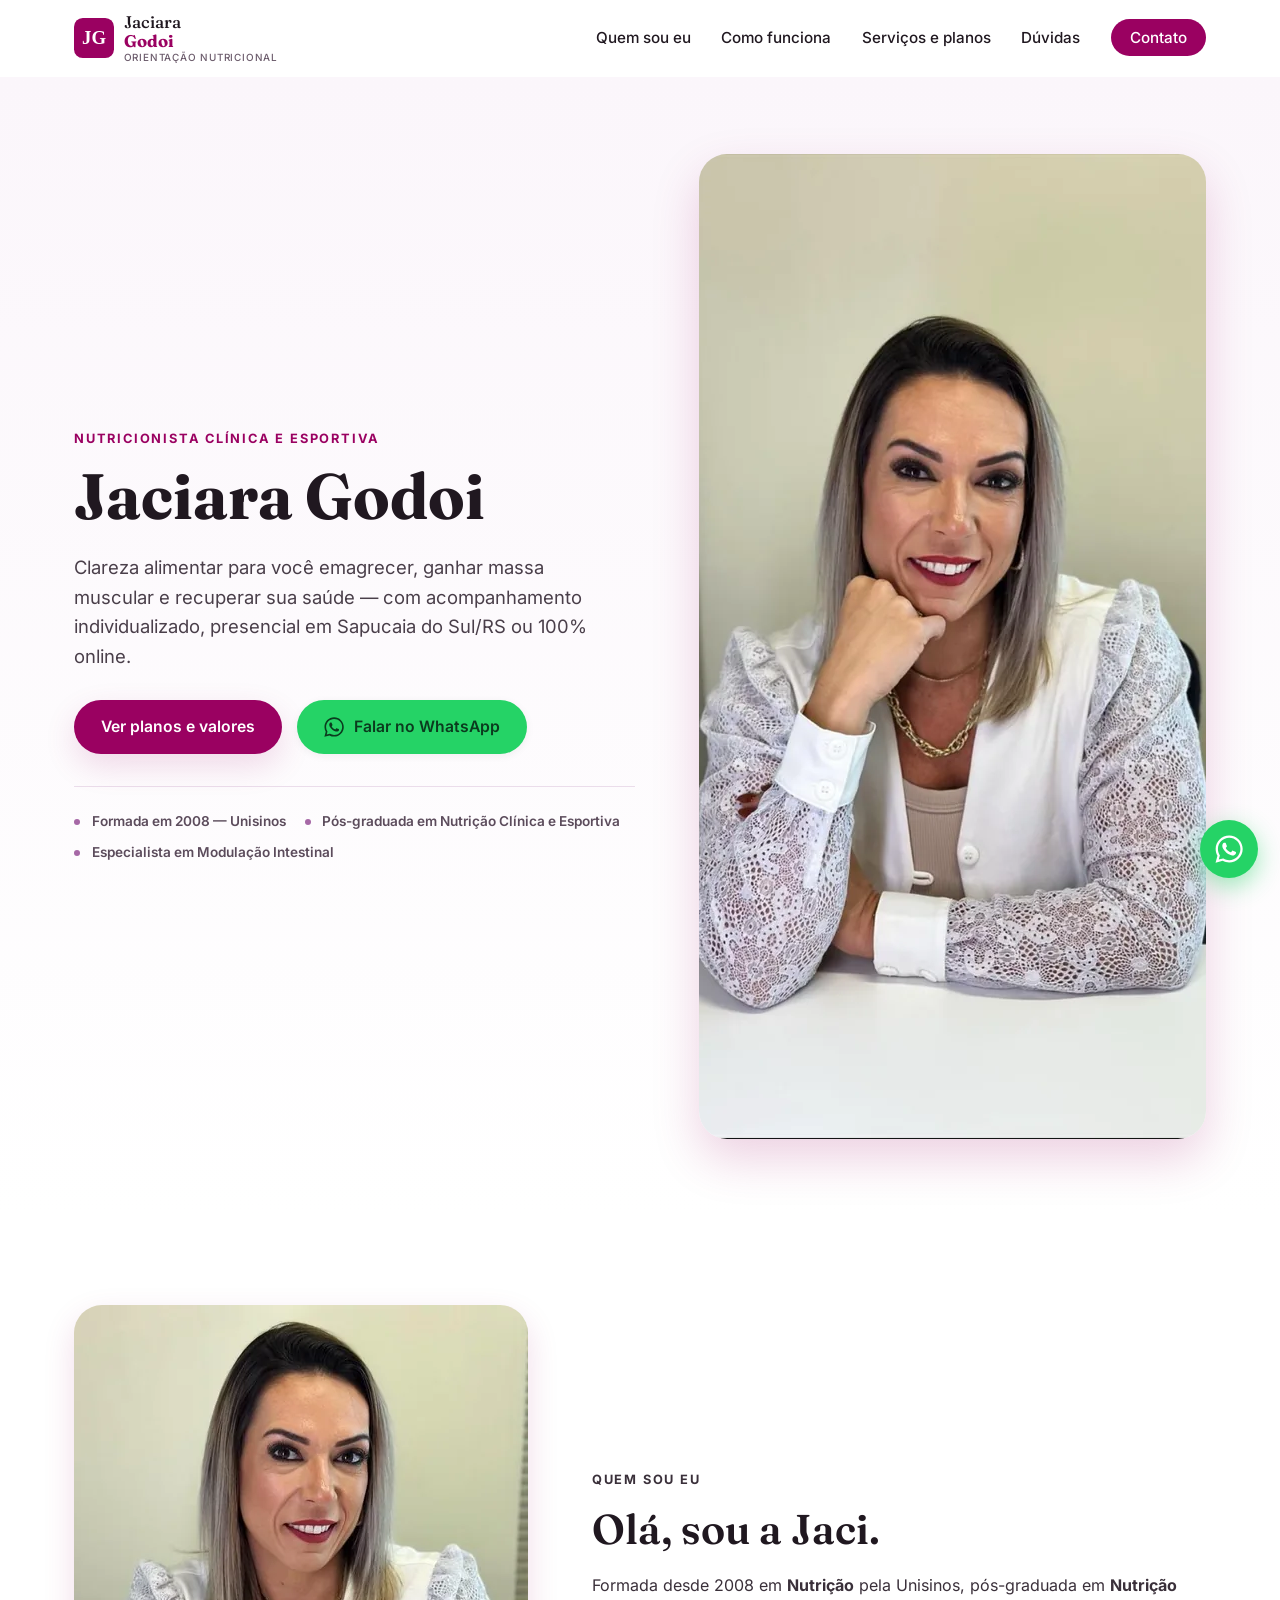
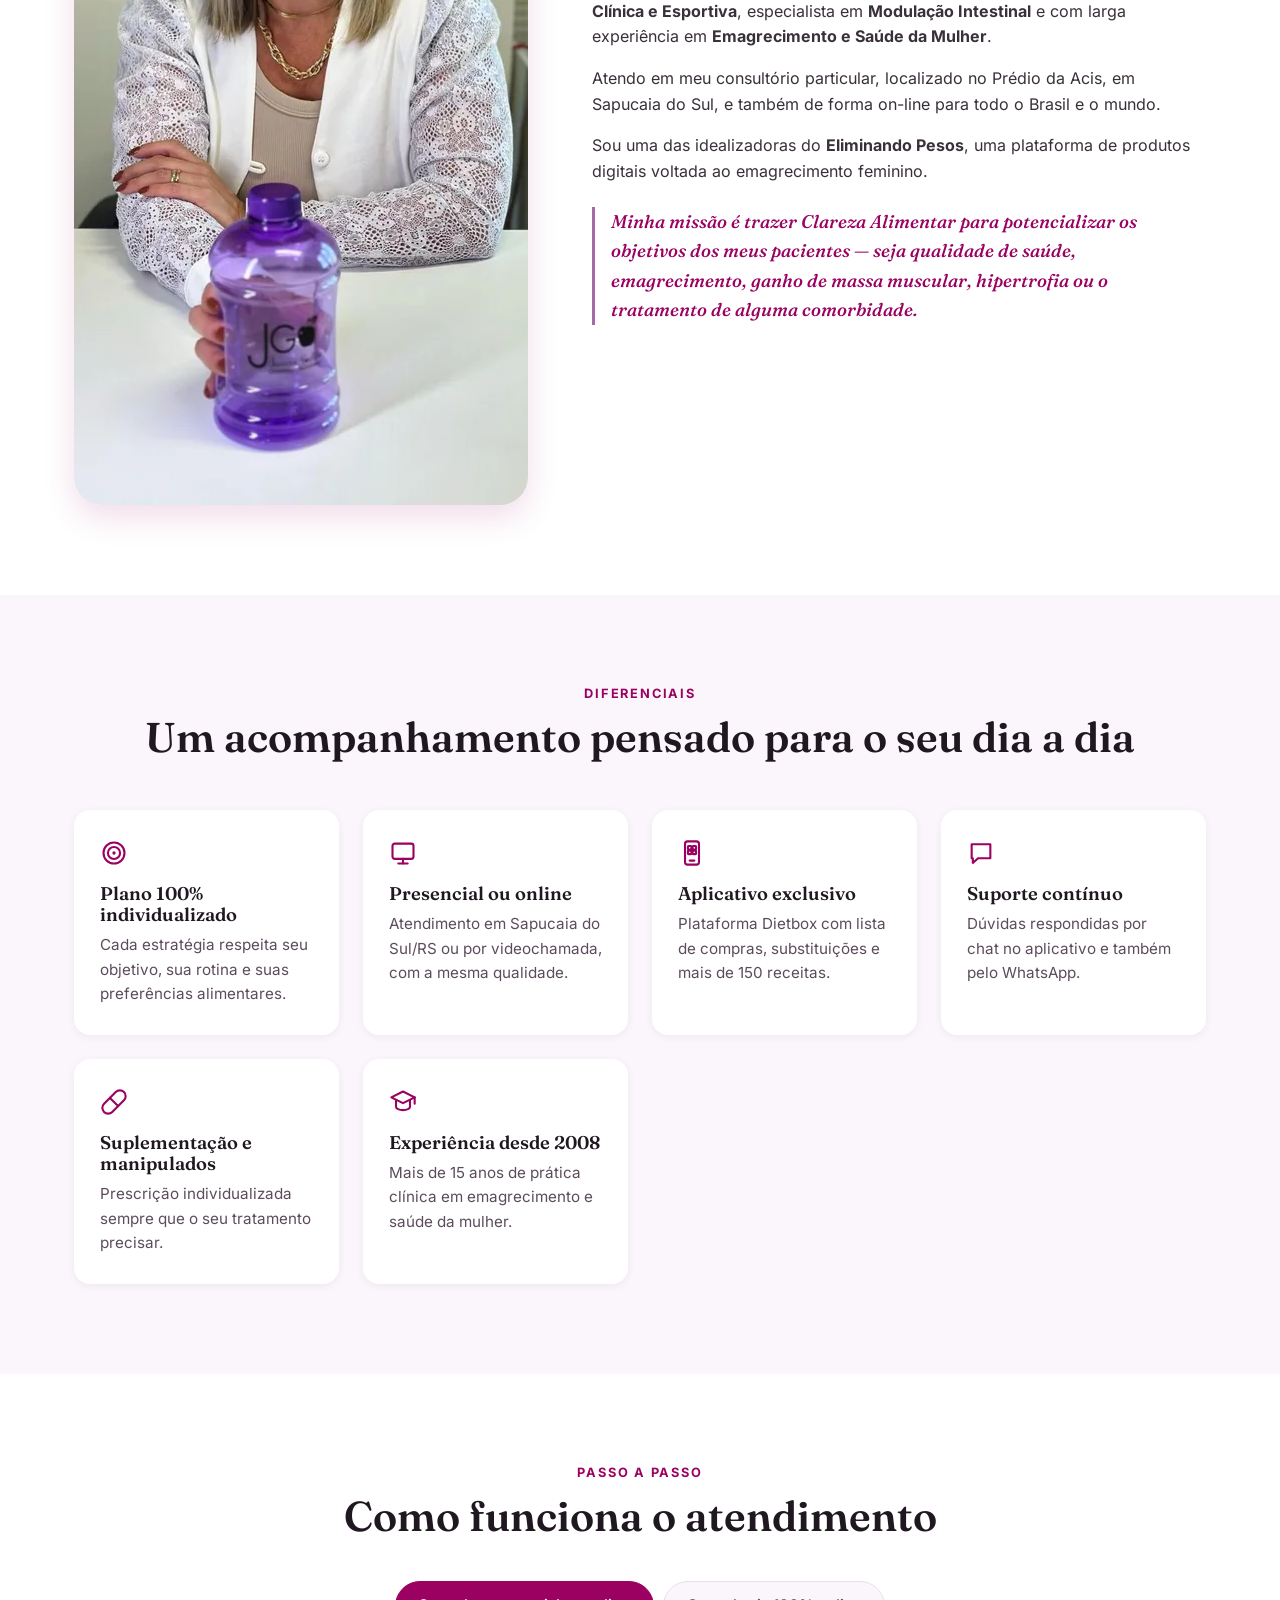
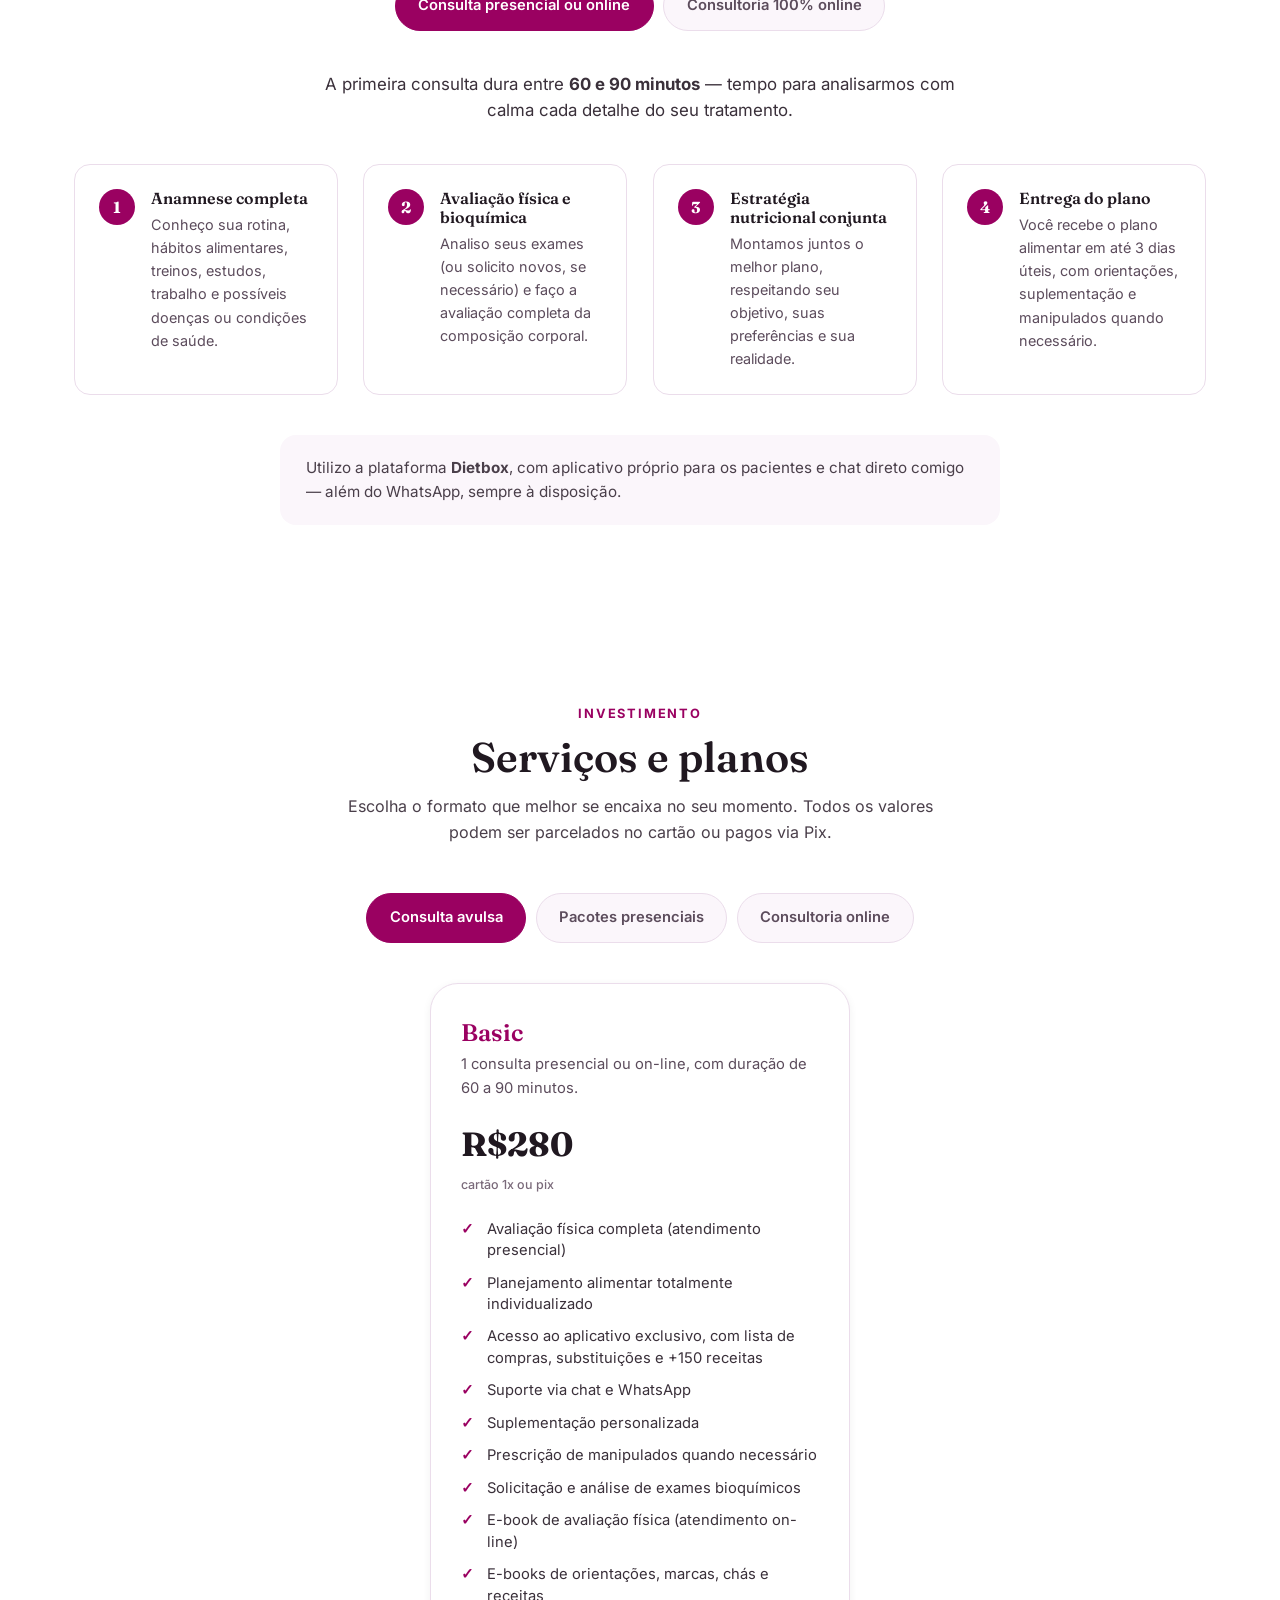
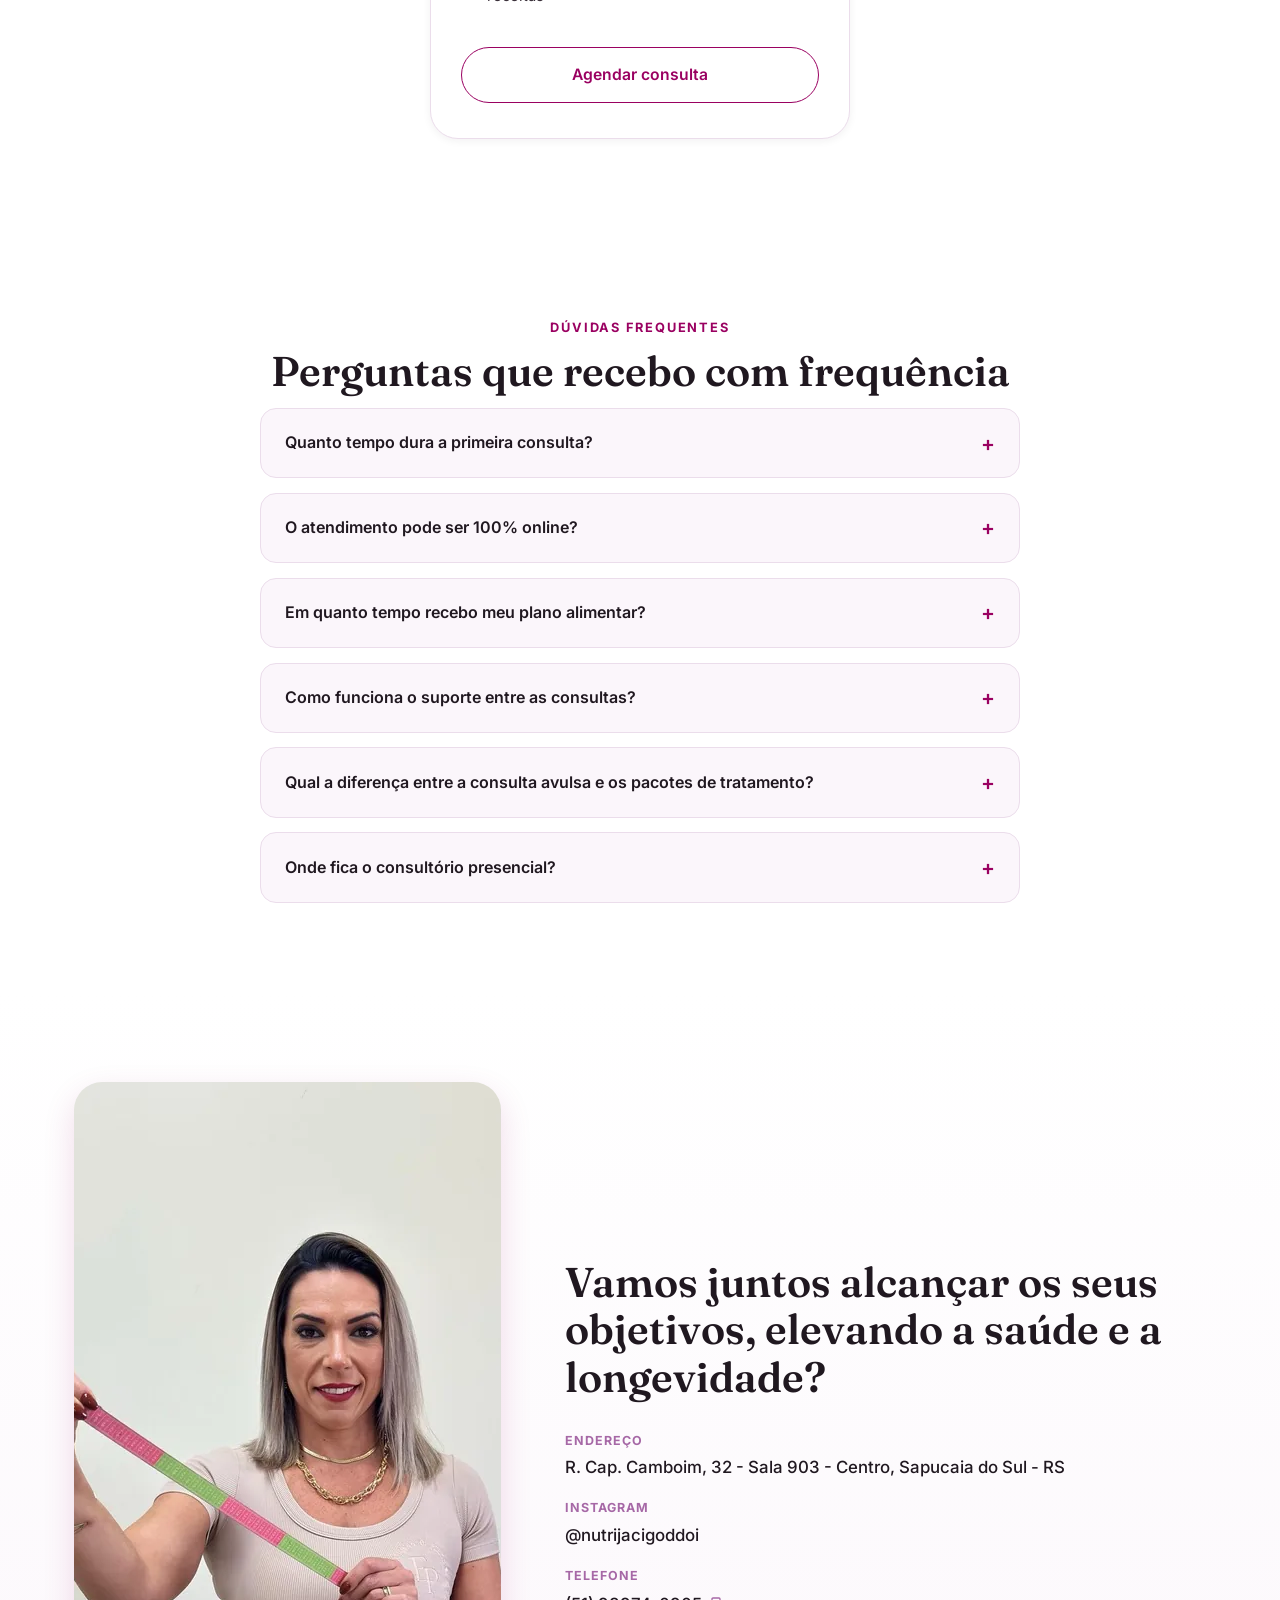
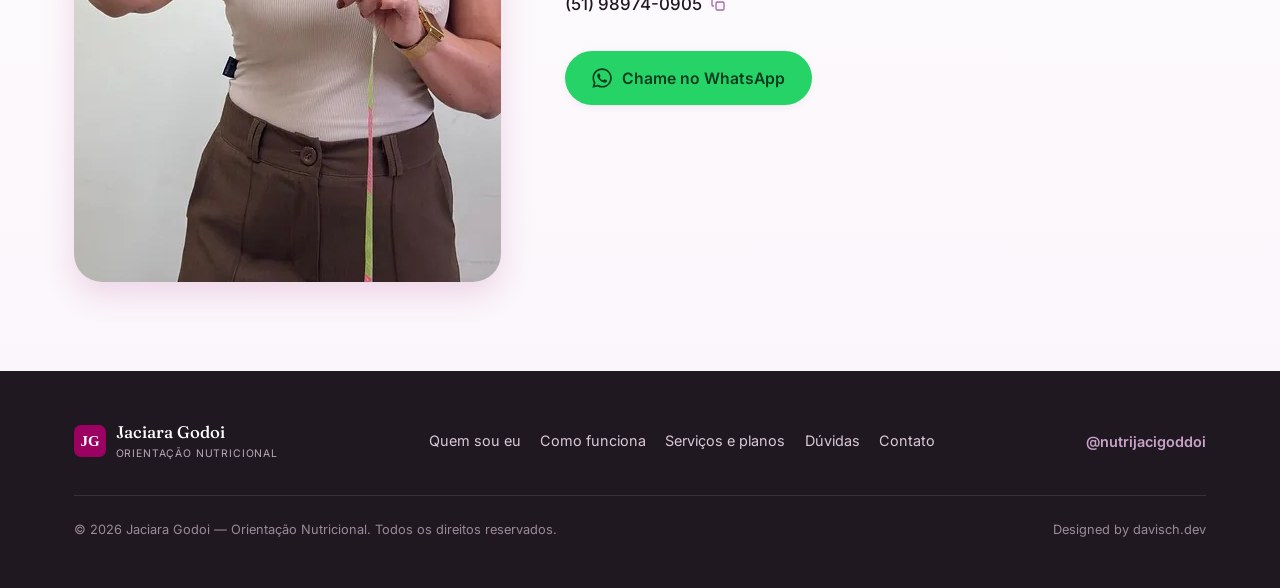
==== index.html @ 7918919f "first commit" ====
<!doctype html>
<html lang="pt-BR">
<head>
  <meta charset="UTF-8">
  <meta name="viewport" content="width=device-width, initial-scale=1">
  <title>Jaciara Godoi | Nutricionista Clínica e Esportiva em Sapucaia do Sul - RS</title>
  <meta name="description" content="Jaciara Godoi, nutricionista clínica e esportiva desde 2008. Consultas presenciais em Sapucaia do Sul/RS ou 100% online, planos alimentares individualizados e acompanhamento contínuo.">
  <meta name="robots" content="index, follow">
  <meta name="author" content="Jaciara Godoi">
  <link rel="canonical" href="https://www.nutrijaciaragodoi.com.br/">
  <link rel="alternate" type="text/markdown" href="/llms.txt" title="Informações estruturadas para IA (LLMs)">

  <!-- Open Graph / Facebook / LinkedIn -->
  <meta property="og:type" content="website">
  <meta property="og:locale" content="pt_BR">
  <meta property="og:site_name" content="Jaciara Godoi | Orientação Nutricional">
  <meta property="og:title" content="Jaciara Godoi | Nutricionista Clínica e Esportiva">
  <meta property="og:description" content="Clareza alimentar para emagrecer, ganhar massa muscular e recuperar sua saúde. Atendimento presencial em Sapucaia do Sul/RS ou 100% online.">
  <meta property="og:url" content="https://www.nutrijaciaragodoi.com.br/">
  <meta property="og:image" content="assets/img/jaci-hero.webp">

  <!-- Twitter / X -->
  <meta name="twitter:card" content="summary_large_image">
  <meta name="twitter:title" content="Jaciara Godoi | Nutricionista Clínica e Esportiva">
  <meta name="twitter:description" content="Clareza alimentar para emagrecer, ganhar massa muscular e recuperar sua saúde. Presencial em Sapucaia do Sul/RS ou 100% online.">
  <meta name="twitter:image" content="assets/img/jaci-hero.webp">

  <meta name="theme-color" content="#9A0161">

  <!-- Favicon -->
  <link rel="icon" type="image/svg+xml" href="assets/icons/favicon.svg">
  <link rel="alternate icon" href="assets/icons/favicon.svg">

  <!-- Performance: fontes hospedadas localmente (assets/fonts), sem round-trip até o Google -->
  <link rel="preload" href="assets/fonts/inter-normal-variable.woff2" as="font" type="font/woff2" crossorigin>
  <link rel="preload" href="assets/fonts/fraunces-normal-variable.woff2" as="font" type="font/woff2" crossorigin>
  <link rel="preload" href="assets/img/jaci-hero.webp" as="image" fetchpriority="high">

  <link rel="stylesheet" href="css/styles.css">

  <!-- Dados estruturados: negócio local + pessoa + FAQ -->
  <script type="application/ld+json">
  {
    "@context": "https://schema.org",
    "@graph": [
      {
        "@type": "MedicalBusiness",
        "@id": "https://www.nutrijaciaragodoi.com.br/#negocio",
        "name": "Jaciara Godoi - Orientação Nutricional",
        "image": "https://www.nutrijaciaragodoi.com.br/assets/img/jaci-hero.webp",
        "url": "https://www.nutrijaciaragodoi.com.br/",
        "telephone": "+5551989740905",
        "priceRange": "R$280 - R$2200",
        "address": {
          "@type": "PostalAddress",
          "streetAddress": "R. Cap. Camboim, 32 - Sala 903 - Centro",
          "addressLocality": "Sapucaia do Sul",
          "addressRegion": "RS",
          "addressCountry": "BR"
        },
        "sameAs": ["https://www.instagram.com/nutrijacigoddoi/"],
        "medicalSpecialty": "Nutrição Clínica e Esportiva"
      },
      {
        "@type": "Person",
        "@id": "https://www.nutrijaciaragodoi.com.br/#jaciara",
        "name": "Jaciara Godoi",
        "jobTitle": "Nutricionista Clínica e Esportiva",
        "worksFor": { "@id": "https://www.nutrijaciaragodoi.com.br/#negocio" },
        "alumniOf": "Unisinos",
        "sameAs": ["https://www.instagram.com/nutrijacigoddoi/"]
      },
      {
        "@type": "FAQPage",
        "mainEntity": [
          {
            "@type": "Question",
            "name": "Quanto tempo dura a primeira consulta?",
            "acceptedAnswer": { "@type": "Answer", "text": "A primeira consulta dura entre 60 e 90 minutos, tempo necessário para uma anamnese completa e para montarmos juntos a melhor estratégia nutricional." }
          },
          {
            "@type": "Question",
            "name": "O atendimento pode ser 100% online?",
            "acceptedAnswer": { "@type": "Answer", "text": "Sim. Atendo pacientes de todo o Brasil e do mundo pela plataforma Dietbox e por WhatsApp, com a mesma qualidade do atendimento presencial." }
          },
          {
            "@type": "Question",
            "name": "Em quanto tempo recebo meu plano alimentar?",
            "acceptedAnswer": { "@type": "Answer", "text": "O plano alimentar é enviado em até 3 dias úteis após a consulta, junto com orientações, prescrição de suplementos e manipulados quando necessário." }
          },
          {
            "@type": "Question",
            "name": "Como funciona o suporte entre as consultas?",
            "acceptedAnswer": { "@type": "Answer", "text": "O suporte acontece pelo chat do aplicativo Dietbox e também pelo WhatsApp, sempre que você precisar tirar dúvidas." }
          },
          {
            "@type": "Question",
            "name": "Qual a diferença entre a consulta avulsa e os pacotes de tratamento?",
            "acceptedAnswer": { "@type": "Answer", "text": "Os pacotes garantem acompanhamento contínuo, com valor por consulta menor, consulta extra de dúvidas e presentes especiais - ideais para quem busca constância nos resultados." }
          },
          {
            "@type": "Question",
            "name": "Onde fica o consultório presencial?",
            "acceptedAnswer": { "@type": "Answer", "text": "O atendimento presencial acontece na R. Cap. Camboim, 32 - Sala 903 - Centro, Sapucaia do Sul - RS." }
          }
        ]
      }
    ]
  }
  </script>
</head>
<body>
  <a class="skip-link" href="#conteudo">Pular para o conteúdo</a>

  <!-- Sprite de ícones: definido uma única vez e reutilizado via <use>, sem requisições extras -->
  <svg class="icon-sprite" aria-hidden="true" focusable="false">
    <symbol id="icon-whatsapp" viewBox="0 0 30 30">
      <path fill-rule="evenodd" clip-rule="evenodd" d="M25.4335 4.70291C22.6988 1.96502 19.0619 0.456562 15.1873 0.454956C7.20348 0.454956 0.705764 6.95249 0.702552 14.9385C0.701482 17.4914 1.36838 19.9834 2.63599 22.18L0.581055 29.6857L8.25967 27.6715C10.3754 28.8256 12.7574 29.4338 15.1815 29.4345H15.1875C23.1705 29.4345 29.6689 22.9365 29.672 14.9501C29.6736 11.0797 28.1683 7.44062 25.4335 4.70291ZM15.1873 26.9883H15.1824C13.0222 26.9875 10.9035 26.4069 9.05484 25.3102L8.61542 25.0492L4.05881 26.2446L5.27504 21.802L4.98869 21.3465C3.78352 19.4296 3.14713 17.2141 3.1482 14.9394C3.1507 8.30163 8.55155 2.90132 15.1922 2.90132C18.4078 2.90239 21.4306 4.15626 23.7036 6.43189C25.9765 8.70751 27.2276 11.7323 27.2265 14.9492C27.2236 21.5875 21.8231 26.9883 15.1873 26.9883ZM21.791 17.9717C21.4292 17.7904 19.6498 16.9151 19.3179 16.7941C18.9864 16.6734 18.7449 16.6132 18.5038 16.9754C18.2624 17.3376 17.5689 18.1529 17.3577 18.3943C17.1465 18.6359 16.9356 18.6662 16.5736 18.4849C16.2116 18.3039 15.0455 17.9215 13.663 16.6885C12.5872 15.7289 11.8609 14.5437 11.6496 14.1815C11.4388 13.819 11.6479 13.642 11.8084 13.4429C12.2002 12.9564 12.5925 12.4463 12.7132 12.2049C12.8339 11.9633 12.7735 11.7519 12.6828 11.5708C12.5925 11.3897 11.8687 9.60831 11.5672 8.88343C11.2732 8.17799 10.9751 8.27326 10.7528 8.2622C10.5419 8.25168 10.3005 8.24953 10.0591 8.24953C9.8179 8.24953 9.42576 8.33999 9.09391 8.70252C8.76225 9.06487 7.82738 9.94033 7.82738 11.7218C7.82738 13.5032 9.12424 15.2241 9.30515 15.4657C9.48606 15.7073 11.8573 19.3629 15.4878 20.9304C16.3513 21.3037 17.0253 21.5261 17.5511 21.6929C18.4182 21.9684 19.2069 21.9295 19.8307 21.8364C20.5261 21.7324 21.9718 20.9608 22.2736 20.1154C22.5751 19.27 22.5751 18.5454 22.4845 18.3943C22.3942 18.2434 22.1529 18.1529 21.791 17.9717Z" fill="currentColor"/>
    </symbol>
    <symbol id="icon-copy" viewBox="0 0 24 24">
      <rect x="9" y="9" width="12" height="12" rx="2" fill="none" stroke="currentColor" stroke-width="2"/>
      <path d="M6 15H4.5A1.5 1.5 0 0 1 3 13.5v-9A1.5 1.5 0 0 1 4.5 3h9A1.5 1.5 0 0 1 15 4.5V6" fill="none" stroke="currentColor" stroke-width="2"/>
    </symbol>
    <symbol id="icon-target" viewBox="0 0 24 24" fill="none" stroke="currentColor" stroke-width="1.8" stroke-linecap="round" stroke-linejoin="round">
      <circle cx="12" cy="12" r="9"/>
      <circle cx="12" cy="12" r="5.2"/>
      <circle cx="12" cy="12" r="1.4" fill="currentColor" stroke="none"/>
    </symbol>
    <symbol id="icon-monitor" viewBox="0 0 24 24" fill="none" stroke="currentColor" stroke-width="1.8" stroke-linecap="round" stroke-linejoin="round">
      <rect x="3" y="4" width="18" height="13" rx="2"/>
      <line x1="8" y1="21" x2="16" y2="21"/>
      <line x1="12" y1="17" x2="12" y2="21"/>
    </symbol>
    <symbol id="icon-app" viewBox="0 0 24 24" fill="none" stroke="currentColor" stroke-width="1.8" stroke-linecap="round" stroke-linejoin="round">
      <rect x="6" y="2" width="12" height="20" rx="2.2"/>
      <line x1="10" y1="18.5" x2="14" y2="18.5"/>
      <rect x="8.5" y="6" width="3" height="3" rx="0.6"/>
      <rect x="12.5" y="6" width="3" height="3" rx="0.6"/>
      <rect x="8.5" y="10" width="3" height="3" rx="0.6"/>
      <rect x="12.5" y="10" width="3" height="3" rx="0.6"/>
    </symbol>
    <symbol id="icon-chat" viewBox="0 0 24 24" fill="none" stroke="currentColor" stroke-width="1.8" stroke-linecap="round" stroke-linejoin="round">
      <path d="M4 4.5h16v12H9.5L5 20.5v-4H4v-12z"/>
    </symbol>
    <symbol id="icon-pill" viewBox="0 0 24 24" fill="none" stroke="currentColor" stroke-width="1.8" stroke-linecap="round" stroke-linejoin="round">
      <path d="M10.5 20.5 20.5 10.5a4.95 4.95 0 1 0-7-7L3.5 13.5a4.95 4.95 0 1 0 7 7Z"/>
      <line x1="8.5" y1="8.5" x2="15.5" y2="15.5"/>
    </symbol>
    <symbol id="icon-cap" viewBox="0 0 24 24" fill="none" stroke="currentColor" stroke-width="1.8" stroke-linecap="round" stroke-linejoin="round">
      <path d="M12 3 2 8l10 5 10-5-10-5z"/>
      <path d="M6 10.5V16c0 1.66 2.69 3 6 3s6-1.34 6-3v-5.5"/>
      <line x1="22" y1="8" x2="22" y2="13.5"/>
    </symbol>
    <symbol id="icon-arrow-up" viewBox="0 0 24 24" fill="none" stroke="currentColor" stroke-width="2" stroke-linecap="round" stroke-linejoin="round">
      <line x1="12" y1="19" x2="12" y2="5"/>
      <path d="m6 11 6-6 6 6"/>
    </symbol>
  </svg>

  <header class="site-header" id="topo">
    <div class="container header-inner">
      <a href="#topo" class="logo" aria-label="Jaciara Godoi - Página inicial">
        <img src="assets/icons/favicon.svg" alt="" width="40" height="40" class="logo-mark" aria-hidden="true">
        <span class="logo-text">Jaciara <strong>Godoi</strong><small>Orientação Nutricional</small></span>
      </a>

      <button type="button" class="nav-toggle" id="navToggle" aria-expanded="false" aria-controls="primaryNav" aria-label="Abrir menu de navegação">
        <span aria-hidden="true"></span><span aria-hidden="true"></span><span aria-hidden="true"></span>
      </button>

      <nav class="primary-nav" id="primaryNav" aria-label="Navegação principal">
        <ul>
          <li><a href="#sobre">Quem sou eu</a></li>
          <li><a href="#como-funciona">Como funciona</a></li>
          <li><a href="#servicos">Serviços e planos</a></li>
          <li><a href="#faq">Dúvidas</a></li>
          <li><a href="#contato" class="nav-cta">Contato</a></li>
        </ul>
      </nav>
    </div>
  </header>

  <main id="conteudo">
    <!-- HERO -->
    <section class="hero">
      <div class="container hero-grid">
        <div class="hero-copy">
          <p class="eyebrow">Nutricionista Clínica e Esportiva</p>
          <h1>Jaciara Godoi</h1>
          <p class="hero-lead">Clareza alimentar para você emagrecer, ganhar massa muscular e recuperar sua saúde — com acompanhamento individualizado, presencial em Sapucaia do Sul/RS ou 100% online.</p>

          <div class="hero-actions">
            <a href="#servicos" class="btn btn-primary">Ver planos e valores</a>
            <a href="https://wa.me/5551989740905?text=Ol%C3%A1%2C%20Jaciara!%20Vim%20pelo%20site%20e%20gostaria%20de%20agendar%20uma%20consulta."
               class="btn btn-whatsapp" target="_blank" rel="noopener noreferrer" aria-label="Falar com Jaciara no WhatsApp (abre em nova aba)">
              <svg class="icon" width="20" height="20" aria-hidden="true" focusable="false"><use href="#icon-whatsapp"></use></svg>
              Falar no WhatsApp
            </a>
          </div>

          <ul class="hero-credentials" aria-label="Credenciais profissionais">
            <li>Formada em 2008 — Unisinos</li>
            <li>Pós-graduada em Nutrição Clínica e Esportiva</li>
            <li>Especialista em Modulação Intestinal</li>
          </ul>
        </div>

        <div class="hero-media">
          <img src="assets/img/jaci-hero.webp" alt="Jaciara Godoi, nutricionista clínica e esportiva, sorrindo em seu consultório" width="738" height="985" loading="eager" fetchpriority="high" decoding="async">
        </div>
      </div>
    </section>

    <!-- SOBRE -->
    <section id="sobre" class="section about">
      <div class="container about-grid">
        <div class="about-media">
          <img src="assets/img/jaci-about-me.webp" alt="Jaciara Godoi em seu consultório particular no Centro de Sapucaia do Sul" width="600" height="800" loading="lazy" decoding="async">
        </div>
        <div class="about-copy">
          <p class="eyebrow">Quem sou eu</p>
          <h2>Olá, sou a Jaci.</h2>
          <p>Formada desde 2008 em <strong>Nutrição</strong> pela Unisinos, pós-graduada em <strong>Nutrição Clínica e Esportiva</strong>, especialista em <strong>Modulação Intestinal</strong> e com larga experiência em <strong>Emagrecimento e Saúde da Mulher</strong>.</p>
          <p>Atendo em meu consultório particular, localizado no Prédio da Acis, em Sapucaia do Sul, e também de forma on-line para todo o Brasil e o mundo.</p>
          <p>Sou uma das idealizadoras do <strong>Eliminando Pesos</strong>, uma plataforma de produtos digitais voltada ao emagrecimento feminino.</p>
          <p class="mission">Minha missão é trazer <em>Clareza Alimentar</em> para potencializar os objetivos dos meus pacientes — seja qualidade de saúde, emagrecimento, ganho de massa muscular, hipertrofia ou o tratamento de alguma comorbidade.</p>
        </div>
      </div>
    </section>

    <!-- DIFERENCIAIS -->
    <section class="section benefits" aria-labelledby="beneficios-title">
      <div class="container">
        <p class="eyebrow center">Diferenciais</p>
        <h2 id="beneficios-title" class="center">Um acompanhamento pensado para o seu dia a dia</h2>

        <div class="benefits-grid">
          <article class="benefit-card">
            <svg class="benefit-icon" width="28" height="28" aria-hidden="true" focusable="false"><use href="#icon-target"></use></svg>
            <h3>Plano 100% individualizado</h3>
            <p>Cada estratégia respeita seu objetivo, sua rotina e suas preferências alimentares.</p>
          </article>
          <article class="benefit-card">
            <svg class="benefit-icon" width="28" height="28" aria-hidden="true" focusable="false"><use href="#icon-monitor"></use></svg>
            <h3>Presencial ou online</h3>
            <p>Atendimento em Sapucaia do Sul/RS ou por videochamada, com a mesma qualidade.</p>
          </article>
          <article class="benefit-card">
            <svg class="benefit-icon" width="28" height="28" aria-hidden="true" focusable="false"><use href="#icon-app"></use></svg>
            <h3>Aplicativo exclusivo</h3>
            <p>Plataforma Dietbox com lista de compras, substituições e mais de 150 receitas.</p>
          </article>
          <article class="benefit-card">
            <svg class="benefit-icon" width="28" height="28" aria-hidden="true" focusable="false"><use href="#icon-chat"></use></svg>
            <h3>Suporte contínuo</h3>
            <p>Dúvidas respondidas por chat no aplicativo e também pelo WhatsApp.</p>
          </article>
          <article class="benefit-card">
            <svg class="benefit-icon" width="28" height="28" aria-hidden="true" focusable="false"><use href="#icon-pill"></use></svg>
            <h3>Suplementação e manipulados</h3>
            <p>Prescrição individualizada sempre que o seu tratamento precisar.</p>
          </article>
          <article class="benefit-card">
            <svg class="benefit-icon" width="28" height="28" aria-hidden="true" focusable="false"><use href="#icon-cap"></use></svg>
            <h3>Experiência desde 2008</h3>
            <p>Mais de 15 anos de prática clínica em emagrecimento e saúde da mulher.</p>
          </article>
        </div>
      </div>
    </section>

    <!-- COMO FUNCIONA -->
    <section id="como-funciona" class="section how-it-works">
      <div class="container">
        <p class="eyebrow center">Passo a passo</p>
        <h2 class="center">Como funciona o atendimento</h2>

        <div class="tabs" data-tabs>
          <div class="tab-list" role="tablist" aria-label="Formatos de atendimento">
            <button type="button" class="tab-btn is-active" role="tab" id="tab-consulta" aria-selected="true" aria-controls="panel-consulta">Consulta presencial ou online</button>
            <button type="button" class="tab-btn" role="tab" id="tab-consultoria" aria-selected="false" aria-controls="panel-consultoria" tabindex="-1">Consultoria 100% online</button>
          </div>

          <div class="tab-panel" id="panel-consulta" role="tabpanel" aria-labelledby="tab-consulta">
            <p class="tab-intro">A primeira consulta dura entre <strong>60 e 90 minutos</strong> — tempo para analisarmos com calma cada detalhe do seu tratamento.</p>
            <ol class="steps">
              <li><span class="step-num">1</span><div><h3>Anamnese completa</h3><p>Conheço sua rotina, hábitos alimentares, treinos, estudos, trabalho e possíveis doenças ou condições de saúde.</p></div></li>
              <li><span class="step-num">2</span><div><h3>Avaliação física e bioquímica</h3><p>Analiso seus exames (ou solicito novos, se necessário) e faço a avaliação completa da composição corporal.</p></div></li>
              <li><span class="step-num">3</span><div><h3>Estratégia nutricional conjunta</h3><p>Montamos juntos o melhor plano, respeitando seu objetivo, suas preferências e sua realidade.</p></div></li>
              <li><span class="step-num">4</span><div><h3>Entrega do plano</h3><p>Você recebe o plano alimentar em até 3 dias úteis, com orientações, suplementação e manipulados quando necessário.</p></div></li>
            </ol>
            <p class="tab-note">Utilizo a plataforma <strong>Dietbox</strong>, com aplicativo próprio para os pacientes e chat direto comigo — além do WhatsApp, sempre à disposição.</p>
          </div>

          <div class="tab-panel" id="panel-consultoria" role="tabpanel" aria-labelledby="tab-consultoria" hidden>
            <ol class="steps">
              <li><span class="step-num">1</span><div><h3>Você envia</h3><p>Um formulário detalhado (anamnese completa) pelo WhatsApp.</p></div></li>
              <li><span class="step-num">2</span><div><h3>Eu analiso</h3><p>Exames, rotina, sintomas, histórico e objetivos.</p></div></li>
              <li><span class="step-num">3</span><div><h3>Você recebe</h3><p>Plano alimentar 100% individualizado, manual de orientações, de marcas e de avaliação física (peso, medidas e fotos), além de sugestão de suplementos e manipulados quando necessário, solicitação de exames, acesso ao app Dietbox e comunidade no WhatsApp.</p></div></li>
              <li><span class="step-num">4</span><div><h3>Acompanhamento mensal</h3><p>Formulário de rastreamento mensal e ajustes estratégicos no seu plano.</p></div></li>
            </ol>
          </div>
        </div>
      </div>
    </section>

    <!-- SERVIÇOS / PREÇOS -->
    <section id="servicos" class="section pricing">
      <div class="container">
        <p class="eyebrow center">Investimento</p>
        <h2 class="center">Serviços e planos</h2>
        <p class="section-lead center">Escolha o formato que melhor se encaixa no seu momento. Todos os valores podem ser parcelados no cartão ou pagos via Pix.</p>

        <div class="tabs" data-tabs>
          <div class="tab-list" role="tablist" aria-label="Categorias de serviço">
            <button type="button" class="tab-btn is-active" role="tab" id="tab-avulsa" aria-selected="true" aria-controls="panel-avulsa">Consulta avulsa</button>
            <button type="button" class="tab-btn" role="tab" id="tab-pacotes" aria-selected="false" aria-controls="panel-pacotes" tabindex="-1">Pacotes presenciais</button>
            <button type="button" class="tab-btn" role="tab" id="tab-online" aria-selected="false" aria-controls="panel-online" tabindex="-1">Consultoria online</button>
          </div>

          <!-- CONSULTA AVULSA -->
          <div class="tab-panel" id="panel-avulsa" role="tabpanel" aria-labelledby="tab-avulsa">
            <div class="pricing-grid pricing-grid--single">
              <article class="price-card">
                <h3 class="price-name">Basic</h3>
                <p class="price-desc">1 consulta presencial ou on-line, com duração de 60 a 90 minutos.</p>
                <p class="price-value">R$280<span>cartão 1x ou pix</span></p>
                <ul class="price-features">
                  <li>Avaliação física completa (atendimento presencial)</li>
                  <li>Planejamento alimentar totalmente individualizado</li>
                  <li>Acesso ao aplicativo exclusivo, com lista de compras, substituições e +150 receitas</li>
                  <li>Suporte via chat e WhatsApp</li>
                  <li>Suplementação personalizada</li>
                  <li>Prescrição de manipulados quando necessário</li>
                  <li>Solicitação e análise de exames bioquímicos</li>
                  <li>E-book de avaliação física (atendimento on-line)</li>
                  <li>E-books de orientações, marcas, chás e receitas</li>
                </ul>
                <a href="https://wa.me/5551989740905?text=Ol%C3%A1%2C%20Jaciara!%20Quero%20agendar%20a%20consulta%20Basic." class="btn btn-outline" target="_blank" rel="noopener noreferrer">Agendar consulta</a>
              </article>
            </div>
          </div>

          <!-- PACOTES PRESENCIAIS -->
          <div class="tab-panel" id="panel-pacotes" role="tabpanel" aria-labelledby="tab-pacotes" hidden>
            <p class="tab-note center">Consultas presenciais ou on-line — intervalo entre consultas combinado conforme o objetivo.</p>
            <div class="pricing-grid">
              <article class="price-card">
                <h3 class="price-name">Premium</h3>
                <p class="price-desc">4 consultas de 60 a 90 minutos</p>
                <p class="price-value">R$950<span>4x sem juros ou pix com 5% de desconto</span></p>
                <ul class="price-features">
                  <li>Avaliação física completa (atendimento presencial)</li>
                  <li>Planejamento alimentar totalmente individualizado</li>
                  <li>Acesso ao aplicativo exclusivo com +150 receitas</li>
                  <li>Suporte via chat e WhatsApp</li>
                  <li>Suplementação personalizada e manipulados</li>
                  <li>Solicitação e análise de exames bioquímicos</li>
                  <li>E-books de avaliação, orientações, marcas, chás e receitas</li>
                  <li class="price-feature--gift">Presente: kit academia da Nutri (toalha e garrafinha)</li>
                </ul>
                <a href="https://wa.me/5551989740905?text=Ol%C3%A1%2C%20Jaciara!%20Quero%20agendar%20o%20pacote%20Premium." class="btn btn-outline" target="_blank" rel="noopener noreferrer">Escolher Premium</a>
              </article>

              <article class="price-card price-card--featured">
                <p class="price-badge">Recomendado</p>
                <h3 class="price-name">Gold</h3>
                <p class="price-desc">8 consultas de 60 a 90 minutos</p>
                <p class="price-value">R$1.750<span>8x sem juros ou pix com 5% de desconto</span></p>
                <ul class="price-features">
                  <li>1 consulta on-line de 30min para dúvidas, 1 semana após o início</li>
                  <li>Avaliação física completa (atendimento presencial)</li>
                  <li>Planejamento alimentar totalmente individualizado</li>
                  <li>Acesso ao aplicativo exclusivo com +150 receitas</li>
                  <li>Suporte via chat e WhatsApp</li>
                  <li>Suplementação personalizada e manipulados</li>
                  <li>Solicitação e análise de exames bioquímicos</li>
                  <li>E-books de avaliação, orientações, marcas, chás e receitas</li>
                  <li class="price-feature--gift">Presente: kit especial da Nutri (toalha, garrafinha, mimos e amostras)</li>
                </ul>
                <a href="https://wa.me/5551989740905?text=Ol%C3%A1%2C%20Jaciara!%20Quero%20agendar%20o%20pacote%20Gold." class="btn btn-primary" target="_blank" rel="noopener noreferrer">Escolher Gold</a>
              </article>

              <article class="price-card">
                <h3 class="price-name">Pro</h3>
                <p class="price-desc">12 consultas de 60 a 90 minutos</p>
                <p class="price-value">R$2.200<span>10x sem juros ou pix com 5% de desconto</span></p>
                <ul class="price-features">
                  <li>1 consulta on-line de 30min para dúvidas, 1 semana após o início</li>
                  <li>Avaliação física completa (atendimento presencial)</li>
                  <li>Planejamento alimentar totalmente individualizado</li>
                  <li>Acesso ao aplicativo exclusivo com +150 receitas</li>
                  <li>Suporte via chat e WhatsApp</li>
                  <li>Suplementação personalizada e manipulados</li>
                  <li>Solicitação e análise de exames bioquímicos</li>
                  <li>E-books de avaliação, orientações, marcas, chás e receitas</li>
                  <li class="price-feature--gift">Presente: kit especial da Nutri (toalha, garrafinha, mimos e amostras)</li>
                </ul>
                <a href="https://wa.me/5551989740905?text=Ol%C3%A1%2C%20Jaciara!%20Quero%20agendar%20o%20pacote%20Pro." class="btn btn-outline" target="_blank" rel="noopener noreferrer">Escolher Pro</a>
              </article>
            </div>
          </div>

          <!-- CONSULTORIA ONLINE -->
          <div class="tab-panel" id="panel-online" role="tabpanel" aria-labelledby="tab-online" hidden>
            <div class="pricing-grid pricing-grid--duo">
              <article class="price-card">
                <h3 class="price-name">Plano Trimestral</h3>
                <p class="price-desc">3 meses de acompanhamento</p>
                <p class="price-value">10x R$40,00<span>no cartão ou R$347,00 no pix</span></p>
                <p class="price-copy">Você pode continuar tentando sozinha(o)... ou pode ter 3 meses de acompanhamento estratégico comigo por menos de R$4 por dia.</p>
                <a href="https://wa.me/5551989740905?text=Ol%C3%A1%2C%20Jaciara!%20Quero%20come%C3%A7ar%20o%20Plano%20Trimestral." class="btn btn-outline" target="_blank" rel="noopener noreferrer">Começar Plano Trimestral</a>
              </article>

              <article class="price-card price-card--featured">
                <p class="price-badge">Melhor custo-benefício</p>
                <h3 class="price-name">Plano Semestral</h3>
                <p class="price-desc">6 meses de acompanhamento</p>
                <p class="price-value">10x R$60,00<span>no cartão ou R$547,00 no pix</span></p>
                <p class="price-copy">Você não precisa de mais uma dieta. Você precisa de direção, acompanhamento e constância.</p>
                <a href="https://wa.me/5551989740905?text=Ol%C3%A1%2C%20Jaciara!%20Quero%20come%C3%A7ar%20o%20Plano%20Semestral." class="btn btn-primary" target="_blank" rel="noopener noreferrer">Começar Plano Semestral</a>
              </article>
            </div>
          </div>
        </div>
      </div>
    </section>

    <!-- FAQ -->
    <section id="faq" class="section faq">
      <div class="container">
        <p class="eyebrow center">Dúvidas frequentes</p>
        <h2 class="center">Perguntas que recebo com frequência</h2>

        <div class="faq-list">
          <details name="faq" class="faq-item">
            <summary>Quanto tempo dura a primeira consulta?</summary>
            <p>A primeira consulta dura entre 60 e 90 minutos, tempo necessário para uma anamnese completa e para montarmos juntos a melhor estratégia nutricional.</p>
          </details>
          <details name="faq" class="faq-item">
            <summary>O atendimento pode ser 100% online?</summary>
            <p>Sim. Atendo pacientes de todo o Brasil e do mundo pela plataforma Dietbox e por WhatsApp, com a mesma qualidade do atendimento presencial.</p>
          </details>
          <details name="faq" class="faq-item">
            <summary>Em quanto tempo recebo meu plano alimentar?</summary>
            <p>O plano alimentar é enviado em até 3 dias úteis após a consulta, junto com orientações, prescrição de suplementos e manipulados quando necessário.</p>
          </details>
          <details name="faq" class="faq-item">
            <summary>Como funciona o suporte entre as consultas?</summary>
            <p>O suporte acontece pelo chat do aplicativo Dietbox e também pelo WhatsApp, sempre que você precisar tirar dúvidas.</p>
          </details>
          <details name="faq" class="faq-item">
            <summary>Qual a diferença entre a consulta avulsa e os pacotes de tratamento?</summary>
            <p>Os pacotes garantem acompanhamento contínuo, com valor por consulta menor, consulta extra de dúvidas e presentes especiais — ideais para quem busca constância nos resultados.</p>
          </details>
          <details name="faq" class="faq-item">
            <summary>Onde fica o consultório presencial?</summary>
            <p>O atendimento presencial acontece na R. Cap. Camboim, 32 - Sala 903 - Centro, Sapucaia do Sul - RS.</p>
          </details>
        </div>
      </div>
    </section>

    <!-- CONTATO / CTA FINAL -->
    <section id="contato" class="section contact">
      <div class="container contact-grid">
        <div class="contact-media">
          <img src="assets/img/jaci-cta.webp" alt="Jaciara Godoi com fita métrica, representando a avaliação física do acompanhamento nutricional" width="600" height="800" loading="lazy" decoding="async">
        </div>
        <div class="contact-copy">
          <h2>Vamos juntos alcançar os seus objetivos, elevando a saúde e a longevidade?</h2>

          <dl class="contact-details">
            <div>
              <dt>Endereço</dt>
              <dd><a href="https://www.google.com/maps/search/?api=1&query=R.+Cap.+Camboim%2C+32+-+Sala+903+-+Centro%2C+Sapucaia+do+Sul+-+RS" target="_blank" rel="noopener noreferrer">R. Cap. Camboim, 32 - Sala 903 - Centro, Sapucaia do Sul - RS</a></dd>
            </div>
            <div>
              <dt>Instagram</dt>
              <dd><a href="https://www.instagram.com/nutrijacigoddoi/" target="_blank" rel="noopener noreferrer">@nutrijacigoddoi</a></dd>
            </div>
            <div>
              <dt>Telefone</dt>
              <dd>
                <button type="button" class="copy-btn" data-copy-value="(51) 98974-0905" aria-label="Copiar telefone (51) 98974-0905">
                  (51) 98974-0905
                  <svg class="icon" width="16" height="16" aria-hidden="true" focusable="false"><use href="#icon-copy"></use></svg>
                </button>
                <span class="copy-feedback" role="status" aria-live="polite"></span>
              </dd>
            </div>
          </dl>

          <a href="https://wa.me/5551989740905?text=Ol%C3%A1%2C%20Jaciara!%20Vim%20pelo%20site%20e%20gostaria%20de%20agendar%20uma%20consulta." class="btn btn-whatsapp" target="_blank" rel="noopener noreferrer">
            <svg class="icon" width="20" height="20" aria-hidden="true" focusable="false"><use href="#icon-whatsapp"></use></svg>
            Chame no WhatsApp
          </a>
        </div>
      </div>
    </section>
  </main>

  <footer class="site-footer">
    <div class="container footer-inner">
      <div class="footer-brand">
        <img src="assets/icons/favicon.svg" alt="" width="32" height="32" aria-hidden="true">
        <span>Jaciara Godoi <small>Orientação Nutricional</small></span>
      </div>

      <nav aria-label="Links do rodapé">
        <ul class="footer-nav">
          <li><a href="#sobre">Quem sou eu</a></li>
          <li><a href="#como-funciona">Como funciona</a></li>
          <li><a href="#servicos">Serviços e planos</a></li>
          <li><a href="#faq">Dúvidas</a></li>
          <li><a href="#contato">Contato</a></li>
        </ul>
      </nav>

      <a class="footer-social" href="https://www.instagram.com/nutrijacigoddoi/" target="_blank" rel="noopener noreferrer">@nutrijacigoddoi</a>

      <div class="footer-bottom">
        <p class="footer-copy">&copy; <span id="anoAtual">2026</span> Jaciara Godoi — Orientação Nutricional. Todos os direitos reservados.</p>
        <p class="footer-credit">Designed by davisch.dev</p>
      </div>
    </div>
  </footer>

  <a class="scrolltop-fab" id="scrollTopFab" href="#topo" aria-label="Voltar para o início da página">
    <svg class="icon" width="24" height="24" aria-hidden="true" focusable="false"><use href="#icon-arrow-up"></use></svg>
  </a>

  <a class="whatsapp-fab" href="https://wa.me/5551989740905?text=Ol%C3%A1%2C%20Jaciara!%20Vim%20pelo%20site%20e%20gostaria%20de%20agendar%20uma%20consulta." target="_blank" rel="noopener noreferrer" aria-label="Falar com Jaciara no WhatsApp (abre em nova aba)">
    <svg class="icon" width="28" height="28" aria-hidden="true" focusable="false"><use href="#icon-whatsapp"></use></svg>
  </a>

  <script src="js/main.js" defer></script>
</body>
</html>
---- css/styles.css ----
/* =========================================================
   Jaciara Godoi — Orientação Nutricional
   Fontes: hospedadas localmente (subset latin) em vez do
   <link> do Google Fonts — elimina a viagem extra até
   fonts.googleapis.com/fonts.gstatic.com antes do download
   real da fonte, reduzindo o Render Delay do LCP.
   ========================================================= */
@font-face {
  font-family: "Fraunces";
  font-style: normal;
  font-weight: 500;
  font-display: swap;
  src: url("../assets/fonts/fraunces-normal-variable.woff2") format("woff2");
  unicode-range: U+0000-00FF, U+0131, U+0152-0153, U+02BB-02BC, U+02C6, U+02DA, U+02DC, U+0304, U+0308, U+0329, U+2000-206F, U+20AC, U+2122, U+2191, U+2193, U+2212, U+2215, U+FEFF, U+FFFD;
}
@font-face {
  font-family: "Fraunces";
  font-style: normal;
  font-weight: 600;
  font-display: swap;
  src: url("../assets/fonts/fraunces-normal-variable.woff2") format("woff2");
  unicode-range: U+0000-00FF, U+0131, U+0152-0153, U+02BB-02BC, U+02C6, U+02DA, U+02DC, U+0304, U+0308, U+0329, U+2000-206F, U+20AC, U+2122, U+2191, U+2193, U+2212, U+2215, U+FEFF, U+FFFD;
}
@font-face {
  font-family: "Fraunces";
  font-style: normal;
  font-weight: 700;
  font-display: swap;
  src: url("../assets/fonts/fraunces-normal-variable.woff2") format("woff2");
  unicode-range: U+0000-00FF, U+0131, U+0152-0153, U+02BB-02BC, U+02C6, U+02DA, U+02DC, U+0304, U+0308, U+0329, U+2000-206F, U+20AC, U+2122, U+2191, U+2193, U+2212, U+2215, U+FEFF, U+FFFD;
}
@font-face {
  font-family: "Fraunces";
  font-style: italic;
  font-weight: 500;
  font-display: swap;
  src: url("../assets/fonts/fraunces-italic-500.woff2") format("woff2");
  unicode-range: U+0000-00FF, U+0131, U+0152-0153, U+02BB-02BC, U+02C6, U+02DA, U+02DC, U+0304, U+0308, U+0329, U+2000-206F, U+20AC, U+2122, U+2191, U+2193, U+2212, U+2215, U+FEFF, U+FFFD;
}
@font-face {
  font-family: "Inter";
  font-style: normal;
  font-weight: 400;
  font-display: swap;
  src: url("../assets/fonts/inter-normal-variable.woff2") format("woff2");
  unicode-range: U+0000-00FF, U+0131, U+0152-0153, U+02BB-02BC, U+02C6, U+02DA, U+02DC, U+0304, U+0308, U+0329, U+2000-206F, U+20AC, U+2122, U+2191, U+2193, U+2212, U+2215, U+FEFF, U+FFFD;
}
@font-face {
  font-family: "Inter";
  font-style: normal;
  font-weight: 500;
  font-display: swap;
  src: url("../assets/fonts/inter-normal-variable.woff2") format("woff2");
  unicode-range: U+0000-00FF, U+0131, U+0152-0153, U+02BB-02BC, U+02C6, U+02DA, U+02DC, U+0304, U+0308, U+0329, U+2000-206F, U+20AC, U+2122, U+2191, U+2193, U+2212, U+2215, U+FEFF, U+FFFD;
}
@font-face {
  font-family: "Inter";
  font-style: normal;
  font-weight: 600;
  font-display: swap;
  src: url("../assets/fonts/inter-normal-variable.woff2") format("woff2");
  unicode-range: U+0000-00FF, U+0131, U+0152-0153, U+02BB-02BC, U+02C6, U+02DA, U+02DC, U+0304, U+0308, U+0329, U+2000-206F, U+20AC, U+2122, U+2191, U+2193, U+2212, U+2215, U+FEFF, U+FFFD;
}
@font-face {
  font-family: "Inter";
  font-style: normal;
  font-weight: 700;
  font-display: swap;
  src: url("../assets/fonts/inter-normal-variable.woff2") format("woff2");
  unicode-range: U+0000-00FF, U+0131, U+0152-0153, U+02BB-02BC, U+02C6, U+02DA, U+02DC, U+0304, U+0308, U+0329, U+2000-206F, U+20AC, U+2122, U+2191, U+2193, U+2212, U+2215, U+FEFF, U+FFFD;
}

/* =========================================================
   Jaciara Godoi — Orientação Nutricional
   Design tokens
   ========================================================= */
:root {
  /* Paleta de marca */
  --color-primary: #9A0161;     /* magenta profundo — CTAs, títulos de destaque */
  --color-secondary: #A668A6;   /* roxo médio — gradientes, badges, acentos */
  --color-light: #C8A2C8;       /* lilás claro — fundos suaves, alternância de seções */
  --color-ink: #201820;         /* "preto" levemente aquecido — mais confortável que #000 */
  --color-paper: #FFFFFF;
  --color-tint: #FBF6FB;        /* branco com leve tom lilás para seções alternadas */
  --color-border: #EBDDEB;

  --font-display: "Fraunces", Georgia, "Times New Roman", serif;
  --font-body: "Inter", -apple-system, BlinkMacSystemFont, "Segoe UI", sans-serif;

  --radius-sm: 10px;
  --radius-md: 16px;
  --radius-lg: 28px;

  --shadow-sm: 0 2px 8px rgba(32, 24, 32, 0.06);
  --shadow-md: 0 12px 32px rgba(154, 1, 97, 0.14);
  --shadow-lg: 0 20px 48px rgba(154, 1, 97, 0.18);

  --container-w: 1180px;
  --header-h: 76px;

  --ease: cubic-bezier(0.4, 0, 0.2, 1);
}

/* =========================================================
   Reset básico
   ========================================================= */
*, *::before, *::after { box-sizing: border-box; }
html {
  scroll-behavior: smooth;
  scroll-padding-top: calc(var(--header-h) + 12px);
}
body, h1, h2, h3, p, ul, ol, dl, dd, figure { margin: 0; }
ul, ol { padding: 0; list-style: none; }
img { max-width: 100%; display: block; }
a { color: inherit; text-decoration: none; }
button { font: inherit; color: inherit; background: none; border: 0; cursor: pointer; }
svg { display: block; }

/* Sprite de ícones: nunca renderizado, apenas serve de fonte para <use> */
.icon-sprite { position: absolute; width: 0; height: 0; overflow: hidden; }
.icon { flex-shrink: 0; color: currentColor; }

body {
  font-family: var(--font-body);
  color: var(--color-ink);
  background: var(--color-paper);
  line-height: 1.6;
  -webkit-font-smoothing: antialiased;
  text-rendering: optimizeLegibility;
}

@media (prefers-reduced-motion: reduce) {
  html { scroll-behavior: auto; }
  *, *::before, *::after {
    animation-duration: 0.001ms !important;
    animation-iteration-count: 1 !important;
    transition-duration: 0.001ms !important;
    scroll-behavior: auto !important;
  }
}

/* Foco visível e consistente para navegação por teclado */
a:focus-visible,
button:focus-visible,
summary:focus-visible {
  outline: 3px solid var(--color-secondary);
  outline-offset: 3px;
  border-radius: 4px;
}

.skip-link {
  position: absolute;
  left: 1rem;
  top: 1rem;
  background: var(--color-primary);
  color: #fff;
  padding: 0.75rem 1.25rem;
  border-radius: var(--radius-sm);
  z-index: 1000;
  transform: translateY(-150%);
  transition: transform 0.2s var(--ease);
}
.skip-link:focus { transform: translateY(0); }

.container {
  width: 100%;
  max-width: var(--container-w);
  margin-inline: auto;
  padding-inline: 1.5rem;
}

/* =========================================================
   Tipografia
   ========================================================= */
h1, h2, h3 {
  font-family: var(--font-display);
  font-weight: 600;
  line-height: 1.15;
  color: var(--color-ink);
}
h1 { font-size: clamp(2.4rem, 5vw + 1rem, 4rem); font-weight: 700; }
h2 { font-size: clamp(1.8rem, 3vw + 1rem, 2.6rem); }
h3 { font-size: 1.15rem; }

.eyebrow {
  font-family: var(--font-body);
  font-size: 0.8rem;
  font-weight: 700;
  letter-spacing: 0.14em;
  text-transform: uppercase;
  color: var(--color-primary);
  margin-bottom: 0.6rem;
}
.eyebrow.center { text-align: center; }
h2.center { text-align: center; margin-bottom: 0.75rem; }
.section-lead {
  max-width: 640px;
  margin-inline: auto;
  color: #4a3f4a;
  margin-bottom: 3rem;
}
.section-lead.center { text-align: center; }

.section { padding-block: clamp(4rem, 7vw, 6.5rem); }

/* =========================================================
   Botões
   ========================================================= */
.btn {
  display: inline-flex;
  align-items: center;
  gap: 0.6rem;
  padding: 0.9rem 1.7rem;
  border-radius: 999px;
  font-weight: 600;
  font-size: 0.98rem;
  transition: transform 0.18s var(--ease), box-shadow 0.18s var(--ease), background-color 0.18s var(--ease);
  white-space: nowrap;
}
.btn:hover { transform: translateY(-2px); }
.btn-primary {
  background: var(--color-primary);
  color: #fff;
  box-shadow: var(--shadow-md);
}
.btn-primary:hover { background: #7d014f; }
.btn-outline {
  background: transparent;
  color: var(--color-primary);
  border: 1.5px solid var(--color-primary);
}
.btn-outline:hover { background: var(--color-primary); color: #fff; }
.btn-whatsapp {
  background: #25D366;
  color: #0b3b1e;
  box-shadow: var(--shadow-sm);
}
.btn-whatsapp:hover { background: #1ebd59; }

/* =========================================================
   Header
   ========================================================= */
.site-header {
  position: sticky;
  top: 0;
  z-index: 500;
  border-bottom: 1px solid transparent;
  transition: box-shadow 0.25s var(--ease), border-color 0.25s var(--ease);
}
/* O fundo/blur fica numa camada própria (::before) em vez de direto no .site-header:
   backdrop-filter no elemento que envolve o menu criaria um novo "containing block"
   para o menu mobile (position:fixed) e voltaria a quebrar a altura da gaveta no celular. */
.site-header::before {
  content: "";
  position: absolute;
  top: 0;
  right: 0;
  bottom: 0;
  left: 0;
  z-index: -1;
  background: rgba(255, 255, 255, 0.92);
  backdrop-filter: saturate(180%) blur(10px);
}
.site-header.is-scrolled {
  box-shadow: var(--shadow-sm);
  border-bottom-color: var(--color-border);
}
.header-inner {
  height: var(--header-h);
  display: flex;
  align-items: center;
  justify-content: space-between;
  gap: 1rem;
}
.logo {
  display: flex;
  align-items: center;
  gap: 0.6rem;
  flex-shrink: 0;
}
.logo-text {
  font-family: var(--font-display);
  font-size: 1.05rem;
  color: var(--color-ink);
  display: flex;
  flex-direction: column;
  line-height: 1.15;
}
.logo-text strong { color: var(--color-primary); }
.logo-text small {
  font-family: var(--font-body);
  font-size: 0.62rem;
  font-weight: 500;
  letter-spacing: 0.08em;
  text-transform: uppercase;
  color: #6b5b6b;
}

.primary-nav ul {
  display: flex;
  align-items: center;
  gap: 1.9rem;
}
.primary-nav a {
  font-weight: 500;
  font-size: 0.95rem;
  color: var(--color-ink);
  position: relative;
  padding-block: 0.3rem;
}
.primary-nav a::after {
  content: "";
  position: absolute;
  left: 0; right: 0; bottom: -2px;
  height: 2px;
  background: var(--color-primary);
  transform: scaleX(0);
  transform-origin: left;
  transition: transform 0.2s var(--ease);
}
.primary-nav a:hover::after { transform: scaleX(1); }
.primary-nav .nav-cta {
  background: var(--color-primary);
  color: #fff;
  padding: 0.55rem 1.2rem;
  border-radius: 999px;
}
.primary-nav .nav-cta::after { display: none; }
.primary-nav .nav-cta:hover { background: #7d014f; }

.nav-toggle {
  display: none;
  flex-direction: column;
  justify-content: center;
  gap: 5px;
  width: 44px;
  height: 44px;
  border-radius: 8px;
}
.nav-toggle span {
  display: block;
  width: 22px;
  height: 2px;
  background: var(--color-ink);
  transition: transform 0.25s var(--ease), opacity 0.25s var(--ease);
  margin-inline: auto;
}
.nav-toggle[aria-expanded="true"] span:nth-child(1) { transform: translateY(7px) rotate(45deg); }
.nav-toggle[aria-expanded="true"] span:nth-child(2) { opacity: 0; }
.nav-toggle[aria-expanded="true"] span:nth-child(3) { transform: translateY(-7px) rotate(-45deg); }

/* =========================================================
   Hero
   ========================================================= */
.hero {
  background: linear-gradient(180deg, var(--color-tint) 0%, #fff 100%);
  padding-block: clamp(3rem, 6vw, 5rem);
  overflow: hidden;
}
.hero-grid {
  display: grid;
  grid-template-columns: 1.05fr 0.95fr;
  gap: clamp(2rem, 5vw, 4rem);
  align-items: center;
}
.hero-lead {
  font-size: 1.15rem;
  color: #4a3f4a;
  max-width: 46ch;
  margin-block: 1.3rem 1.8rem;
}
.hero-actions {
  display: flex;
  flex-wrap: wrap;
  gap: 0.9rem;
  margin-bottom: 2rem;
}
.hero-credentials {
  display: flex;
  flex-wrap: wrap;
  gap: 0.6rem 1.2rem;
  padding-top: 1.5rem;
  border-top: 1px solid var(--color-border);
}
.hero-credentials li {
  font-size: 0.85rem;
  font-weight: 600;
  color: #5c4c5c;
  position: relative;
  padding-left: 1.1rem;
}
.hero-credentials li::before {
  content: "";
  position: absolute;
  left: 0; top: 50%;
  translate: 0 -50%;
  width: 6px; height: 6px;
  border-radius: 50%;
  background: var(--color-secondary);
}
.hero-media img {
  border-radius: var(--radius-lg);
  box-shadow: var(--shadow-lg);
  aspect-ratio: 9 / 11;
  object-fit: cover;
  width: 100%;
}

/* =========================================================
   Sobre
   ========================================================= */
.about-grid {
  display: grid;
  grid-template-columns: 0.85fr 1.15fr;
  gap: clamp(2rem, 5vw, 4.5rem);
  align-items: center;
}
.about-media img {
  border-radius: var(--radius-lg);
  box-shadow: var(--shadow-md);
  aspect-ratio: 8 / 9;
  object-fit: cover;
  width: 100%;
}
.about-copy h2 { margin-bottom: 1.2rem; }
.about-copy p { margin-bottom: 1rem; color: #3a303a; }
.about-copy .mission {
  font-family: var(--font-display);
  font-style: italic;
  font-size: 1.15rem;
  color: var(--color-primary);
  border-left: 3px solid var(--color-secondary);
  padding-left: 1rem;
  margin-top: 1.4rem;
}

/* =========================================================
   Diferenciais
   ========================================================= */
.benefits { background: var(--color-tint); }
.benefits-grid {
  margin-top: 3rem;
  display: grid;
  grid-template-columns: repeat(auto-fit, minmax(230px, 1fr));
  gap: 1.5rem;
}
.benefit-card {
  background: #fff;
  border-radius: var(--radius-md);
  padding: 1.8rem 1.6rem;
  box-shadow: var(--shadow-sm);
}
.benefit-icon { display: block; margin-bottom: 1rem; color: var(--color-primary); }
.benefit-card h3 { margin-bottom: 0.5rem; }
.benefit-card p { color: #5c4c5c; font-size: 0.95rem; }

/* =========================================================
   Tabs (Como funciona / Serviços)
   ========================================================= */
.tab-list {
  display: flex;
  flex-wrap: wrap;
  justify-content: center;
  gap: 0.6rem;
  margin: 2.5rem 0 2.5rem;
}
.tab-btn {
  padding: 0.75rem 1.4rem;
  border-radius: 999px;
  font-weight: 600;
  font-size: 0.92rem;
  background: var(--color-tint);
  color: #5c4c5c;
  border: 1px solid var(--color-border);
  transition: background-color 0.2s var(--ease), color 0.2s var(--ease);
}
.tab-btn:hover { background: var(--color-light); color: var(--color-ink); }
.tab-btn.is-active {
  background: var(--color-primary);
  color: #fff;
  border-color: var(--color-primary);
}
.tab-panel[hidden] { display: none; }
.tab-intro {
  text-align: center;
  max-width: 640px;
  margin-inline: auto;
  font-size: 1.05rem;
  color: #3a303a;
  margin-bottom: 2.5rem;
}
.tab-note {
  text-align: left;
  max-width: 720px;
  margin: 2.5rem auto 0;
  background: var(--color-tint);
  border-radius: var(--radius-md);
  padding: 1.3rem 1.6rem;
  color: #4a3f4a;
  font-size: 0.95rem;
}
.tab-note.center { text-align: center; margin-bottom: 2rem; }

/* Passo a passo */
.steps {
  display: grid;
  grid-template-columns: repeat(auto-fit, minmax(220px, 1fr));
  gap: 1.6rem;
  counter-reset: step;
}
.steps li {
  display: flex;
  gap: 1rem;
  background: #fff;
  border: 1px solid var(--color-border);
  border-radius: var(--radius-md);
  padding: 1.5rem;
}
.step-num {
  flex-shrink: 0;
  width: 36px;
  height: 36px;
  border-radius: 50%;
  background: var(--color-primary);
  color: #fff;
  font-family: var(--font-display);
  font-weight: 700;
  display: flex;
  align-items: center;
  justify-content: center;
}
.steps h3 { font-size: 1rem; margin-bottom: 0.35rem; }
.steps p { font-size: 0.9rem; color: #5c4c5c; }

/* =========================================================
   Preços
   ========================================================= */
.pricing-grid {
  display: grid;
  grid-template-columns: repeat(3, 1fr);
  gap: 1.8rem;
  align-items: stretch;
}
.pricing-grid--single { grid-template-columns: minmax(280px, 420px); justify-content: center; }
.pricing-grid--duo { grid-template-columns: repeat(2, minmax(280px, 1fr)); max-width: 900px; margin-inline: auto; }

.price-card {
  display: flex;
  flex-direction: column;
  background: #fff;
  border: 1px solid var(--color-border);
  border-radius: var(--radius-lg);
  padding: 2.2rem 1.9rem;
  box-shadow: var(--shadow-sm);
  position: relative;
  transition: transform 0.2s var(--ease), box-shadow 0.2s var(--ease);
}
.price-card:hover { transform: translateY(-4px); box-shadow: var(--shadow-md); }
.price-card--featured {
  background: linear-gradient(160deg, #fff 0%, #fdf3fa 100%);
  border-color: var(--color-primary);
  box-shadow: var(--shadow-lg);
}
.price-badge {
  position: absolute;
  top: -14px;
  left: 50%;
  translate: -50% 0;
  background: var(--color-primary);
  color: #fff;
  font-size: 0.72rem;
  font-weight: 700;
  letter-spacing: 0.06em;
  text-transform: uppercase;
  padding: 0.4rem 1rem;
  border-radius: 999px;
  white-space: nowrap;
}
.price-name {
  font-size: 1.5rem;
  color: var(--color-primary);
  margin-bottom: 0.4rem;
}
.price-desc { color: #5c4c5c; font-size: 0.92rem; margin-bottom: 1.1rem; }
.price-value {
  font-family: var(--font-display);
  font-size: 2.1rem;
  font-weight: 700;
  color: var(--color-ink);
  margin-bottom: 1.5rem;
}
.price-value span {
  display: block;
  font-family: var(--font-body);
  font-size: 0.78rem;
  font-weight: 500;
  color: #7a6a7a;
  margin-top: 0.2rem;
}
.price-features {
  flex-grow: 1;
  margin-bottom: 1.8rem;
}
.price-features li {
  position: relative;
  padding-left: 1.6rem;
  margin-bottom: 0.7rem;
  font-size: 0.92rem;
  color: #3a303a;
  line-height: 1.45;
}
.price-features li::before {
  content: "✓";
  position: absolute;
  left: 0;
  color: var(--color-primary);
  font-weight: 700;
}
.price-features li.price-feature--gift {
  color: #7d014f;
  font-weight: 600;
}
.price-features li.price-feature--gift::before { content: "🎁"; }
.price-copy {
  flex-grow: 1;
  font-family: var(--font-display);
  font-style: italic;
  font-size: 1.02rem;
  color: #4a3f4a;
  margin-bottom: 1.8rem;
}
.price-card .btn { justify-content: center; width: 100%; }

/* =========================================================
   FAQ
   ========================================================= */
.faq-list {
  max-width: 760px;
  margin-inline: auto;
  display: flex;
  flex-direction: column;
  gap: 0.9rem;
}
.faq-item {
  background: var(--color-tint);
  border: 1px solid var(--color-border);
  border-radius: var(--radius-md);
  padding: 1.1rem 1.5rem;
}
.faq-item summary {
  cursor: pointer;
  font-weight: 600;
  font-size: 1rem;
  list-style: none;
  display: flex;
  align-items: center;
  justify-content: space-between;
  gap: 1rem;
}
.faq-item summary::-webkit-details-marker { display: none; }
.faq-item summary::after {
  content: "+";
  font-size: 1.3rem;
  color: var(--color-primary);
  flex-shrink: 0;
  transition: transform 0.2s var(--ease);
}
.faq-item[open] summary::after { transform: rotate(45deg); }
.faq-item p {
  margin-top: 0.9rem;
  color: #4a3f4a;
  font-size: 0.95rem;
}

/* =========================================================
   Contato
   ========================================================= */
.contact { background: linear-gradient(180deg, #fff 0%, var(--color-tint) 100%); }
.contact-grid {
  display: grid;
  grid-template-columns: 0.8fr 1.2fr;
  gap: clamp(2rem, 5vw, 4rem);
  align-items: center;
}
.contact-media img {
  border-radius: var(--radius-lg);
  box-shadow: var(--shadow-md);
  width: 100%;
  aspect-ratio: 4 / 5;
  object-fit: cover;
  object-position: center 25%;
}
.contact-copy h2 { margin-bottom: 1.8rem; }
.contact-details {
  display: grid;
  gap: 1.1rem;
  margin-bottom: 2rem;
}
.contact-details dt {
  font-size: 0.78rem;
  font-weight: 700;
  letter-spacing: 0.08em;
  text-transform: uppercase;
  color: var(--color-secondary);
  margin-bottom: 0.2rem;
}
.contact-details dd {
  font-size: 1.05rem;
  font-weight: 500;
}
.contact-details a:hover { color: var(--color-primary); }

.copy-btn {
  position: relative;
  display: inline-flex;
  align-items: center;
  gap: 0.5rem;
  font: inherit;
  font-size: 1.05rem;
  font-weight: 500;
  color: var(--color-ink);
  border-radius: var(--radius-sm);
  padding: 0.1rem 0.4rem;
  margin-inline-start: -0.4rem;
  transition: background-color 0.18s var(--ease), color 0.18s var(--ease);
}
/* Área de toque real de 44px, sem alterar o tamanho visual do botão (Lei de Fitts) */
.copy-btn::after {
  content: "";
  position: absolute;
  top: 50%;
  left: 50%;
  translate: -50% -50%;
  width: 44px;
  height: 44px;
}
.copy-btn:hover { background: var(--color-tint); color: var(--color-primary); }
.copy-btn .icon { color: var(--color-secondary); }
.copy-feedback {
  display: inline-block;
  margin-left: 0.6rem;
  font-size: 0.82rem;
  font-weight: 600;
  color: var(--color-primary);
  opacity: 0;
  transition: opacity 0.2s var(--ease);
}
.copy-feedback.is-visible { opacity: 1; }

/* =========================================================
   Rodapé
   ========================================================= */
.site-footer {
  background: var(--color-ink);
  color: #e7dee7;
  padding-block: 3rem;
}
.footer-inner {
  display: flex;
  flex-wrap: wrap;
  align-items: center;
  justify-content: space-between;
  gap: 1.5rem 2.5rem;
}
.footer-brand {
  display: flex;
  align-items: center;
  gap: 0.6rem;
  font-family: var(--font-display);
  font-size: 1.05rem;
  color: #fff;
}
.footer-brand small {
  display: block;
  font-family: var(--font-body);
  font-size: 0.65rem;
  letter-spacing: 0.08em;
  text-transform: uppercase;
  color: #b9a8b9;
}
.footer-nav {
  display: flex;
  flex-wrap: wrap;
  gap: 1.2rem;
}
.footer-nav a { font-size: 0.9rem; color: #d7c9d7; }
.footer-nav a:hover { color: #fff; }
.footer-social {
  font-size: 0.9rem;
  font-weight: 600;
  color: var(--color-light);
}
.footer-social:hover { color: #fff; }
.footer-bottom {
  width: 100%;
  display: flex;
  flex-wrap: wrap;
  align-items: baseline;
  justify-content: space-between;
  gap: 0.5rem 1.5rem;
  border-top: 1px solid #3a303a;
  padding-top: 1.5rem;
  margin-top: 0.5rem;
}
.footer-copy { font-size: 0.8rem; color: #9a8a9a; }
.footer-credit {
  font-size: 0.8rem;
  color: #9a8a9a;
  margin-left: auto;
}

/* =========================================================
   Botões flutuantes (voltar ao topo + WhatsApp)
   ========================================================= */
.whatsapp-fab {
  position: fixed;
  right: 1.4rem;
  bottom: 1.4rem;
  width: 58px;
  height: 58px;
  border-radius: 50%;
  background: #25D366;
  color: #fff;
  display: flex;
  align-items: center;
  justify-content: center;
  box-shadow: 0 8px 24px rgba(37, 211, 102, 0.45);
  z-index: 400;
  transition: transform 0.2s var(--ease);
}

.scrolltop-fab {
  position: fixed;
  right: 1.4rem;
  bottom: calc(1.4rem + 58px + 0.75rem);
  width: 58px;
  height: 58px;
  border-radius: 50%;
  background: #fff;
  color: var(--color-primary);
  border: 1px solid var(--color-border);
  display: flex;
  align-items: center;
  justify-content: center;
  box-shadow: var(--shadow-sm);
  z-index: 400;
  opacity: 0;
  pointer-events: none;
  transform: translateY(8px);
  transition: opacity 0.2s var(--ease), transform 0.2s var(--ease);
}
.scrolltop-fab.is-visible { opacity: 1; pointer-events: auto; transform: translateY(0); }
.scrolltop-fab:hover { background: var(--color-tint); }
.whatsapp-fab:hover { transform: scale(1.08); }

/* =========================================================
   Scroll reveal (progressivo, opcional via JS)
   ========================================================= */
[data-reveal] {
  opacity: 0;
  transform: translateY(24px);
  transition: opacity 0.6s var(--ease), transform 0.6s var(--ease);
}
[data-reveal].is-visible {
  opacity: 1;
  transform: translateY(0);
}
@media (prefers-reduced-motion: reduce) {
  [data-reveal] { opacity: 1; transform: none; }
}

/* =========================================================
   Responsivo
   ========================================================= */
@media (max-width: 960px) {
  .hero-grid { grid-template-columns: 1fr; }
  .hero-media { order: -1; max-width: 420px; margin-inline: auto; }
  .about-grid { grid-template-columns: 1fr; }
  .about-media { max-width: 420px; margin-inline: auto; }
  .contact-grid { grid-template-columns: 1fr; }
  .contact-media { order: -1; max-width: 380px; margin-inline: auto; }
  .pricing-grid,
  .pricing-grid--duo { grid-template-columns: 1fr; max-width: 460px; margin-inline: auto; }
}

@media (max-width: 760px) {
  :root { --header-h: 68px; }

  .nav-toggle { display: flex; }

  .primary-nav {
    position: fixed;
    top: var(--header-h);
    right: 0;
    bottom: 0;
    left: auto;
    z-index: 490;
    width: min(78vw, 320px);
    height: calc(100vh - var(--header-h));
    height: calc(100dvh - var(--header-h));
    overflow-y: auto;
    background: #fff;
    box-shadow: -12px 0 32px rgba(32, 24, 32, 0.12);
    transform: translateX(100%);
    transition: transform 0.28s var(--ease);
    padding: 2rem 1.75rem;
  }
  .primary-nav.is-open { transform: translateX(0); }
  .primary-nav ul { flex-direction: column; align-items: flex-start; gap: 1.4rem; }
  .primary-nav .nav-cta { width: 100%; text-align: center; }

  .steps { grid-template-columns: 1fr; }
}

@media (max-width: 520px) {
  .container { padding-inline: 1.15rem; }
  h1 { font-size: 2.2rem; }
  .hero-actions { flex-direction: column; align-items: stretch; }
  .hero-actions .btn { justify-content: center; }
  .whatsapp-fab { width: 52px; height: 52px; right: 1rem; bottom: 1rem; }
  .scrolltop-fab { width: 52px; height: 52px; right: 1rem; bottom: calc(1rem + 52px + 0.6rem); }
}
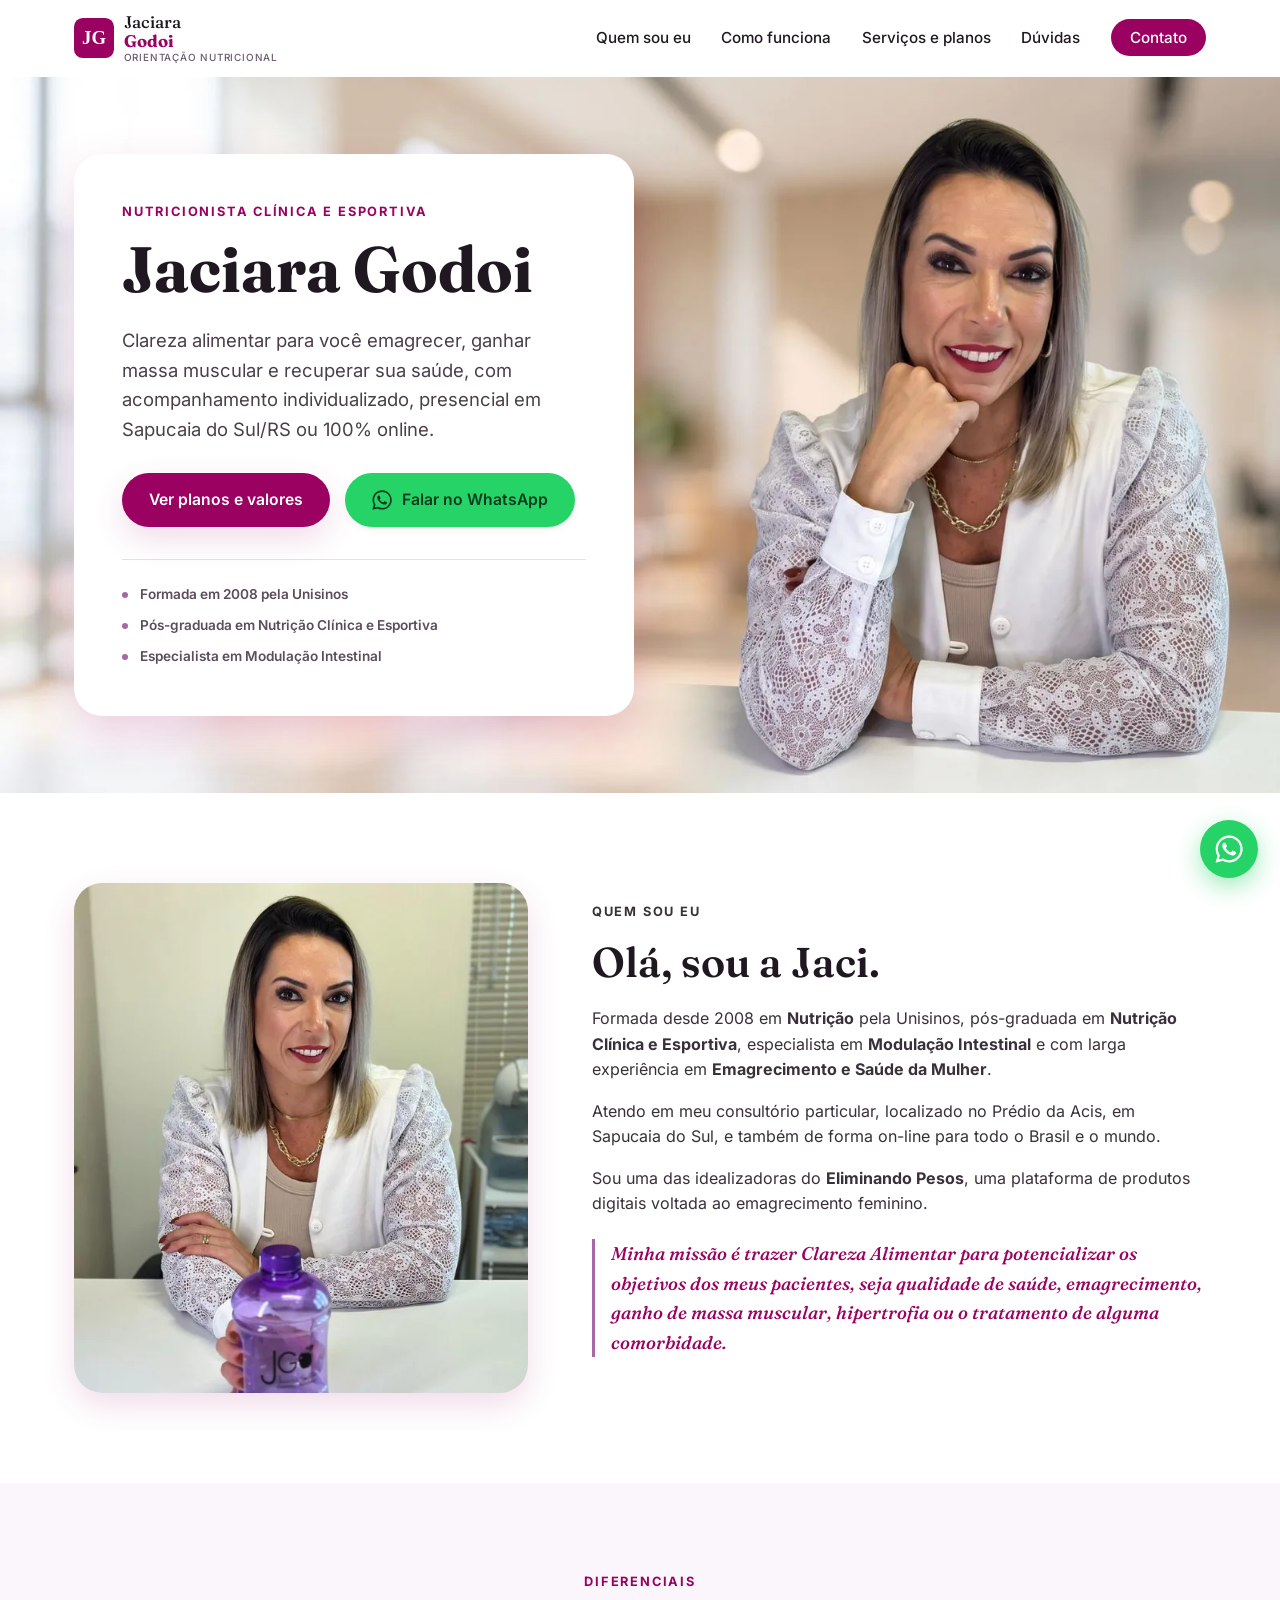
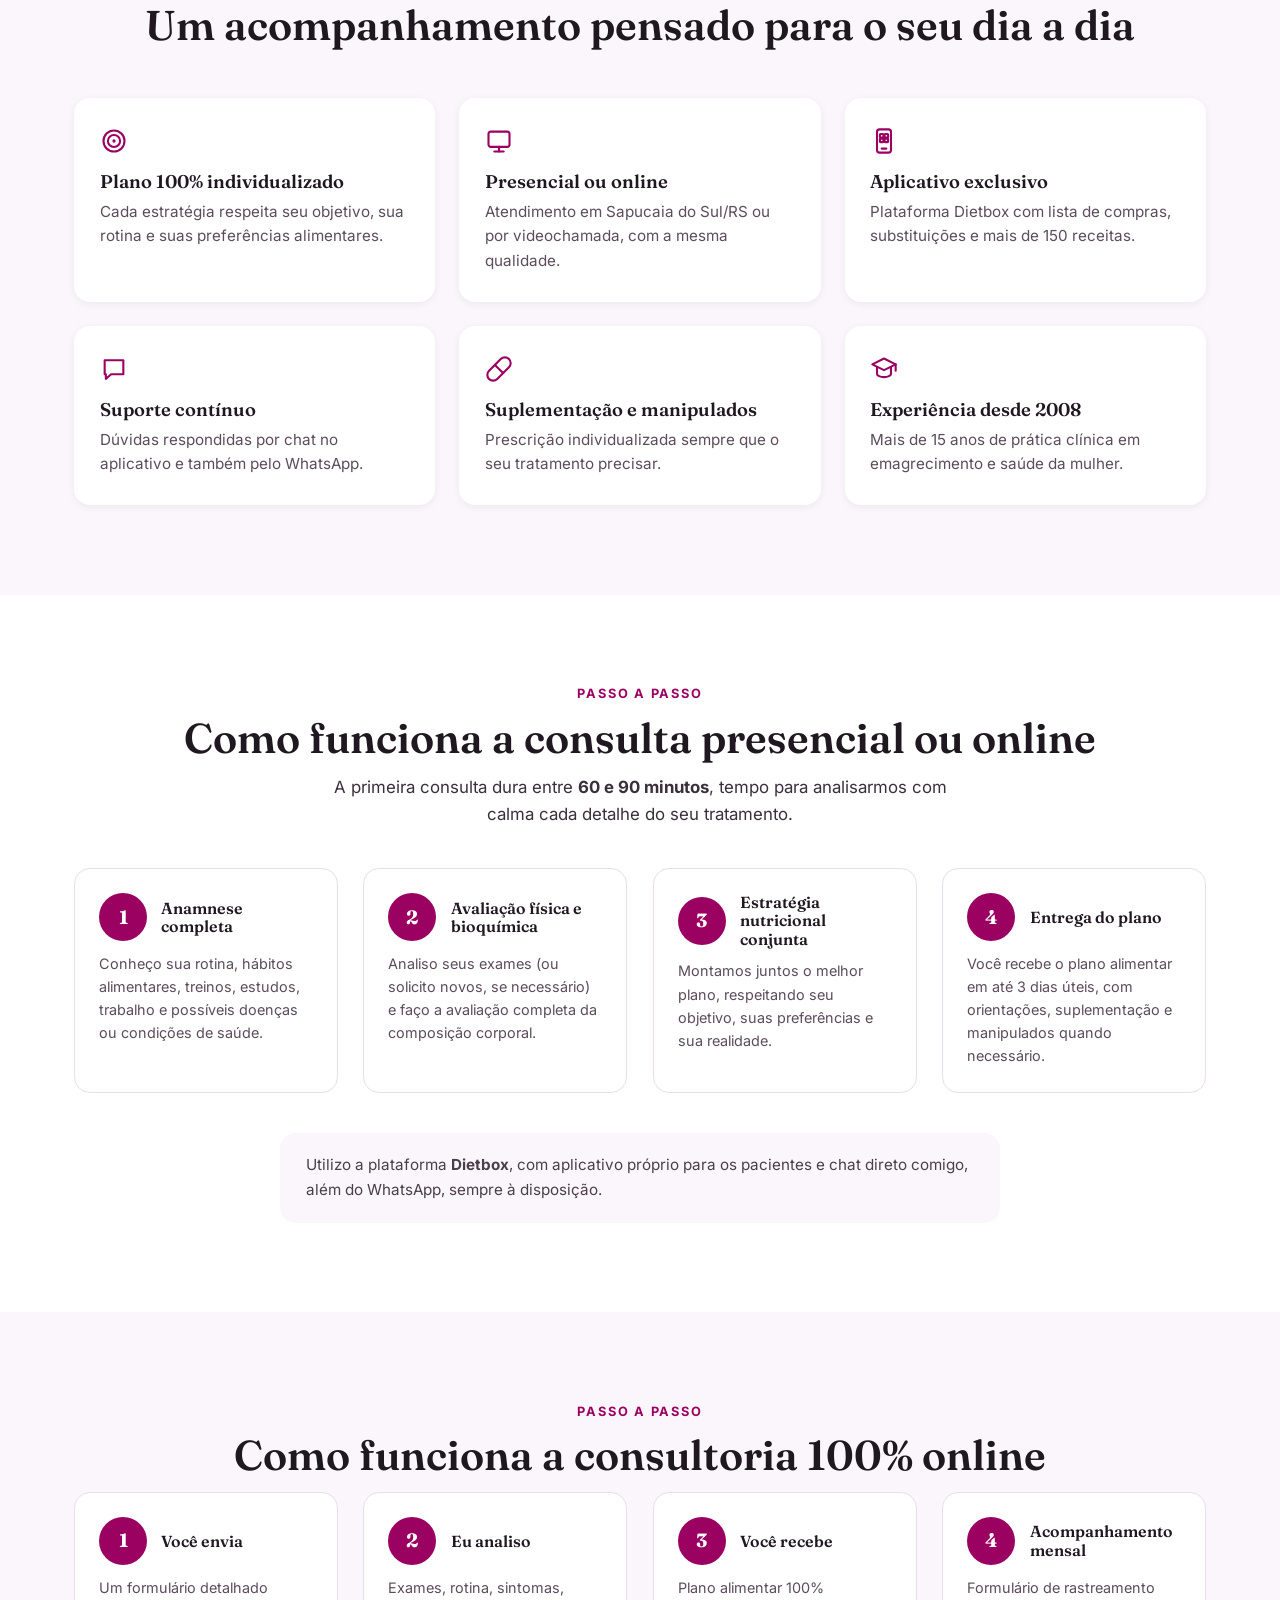
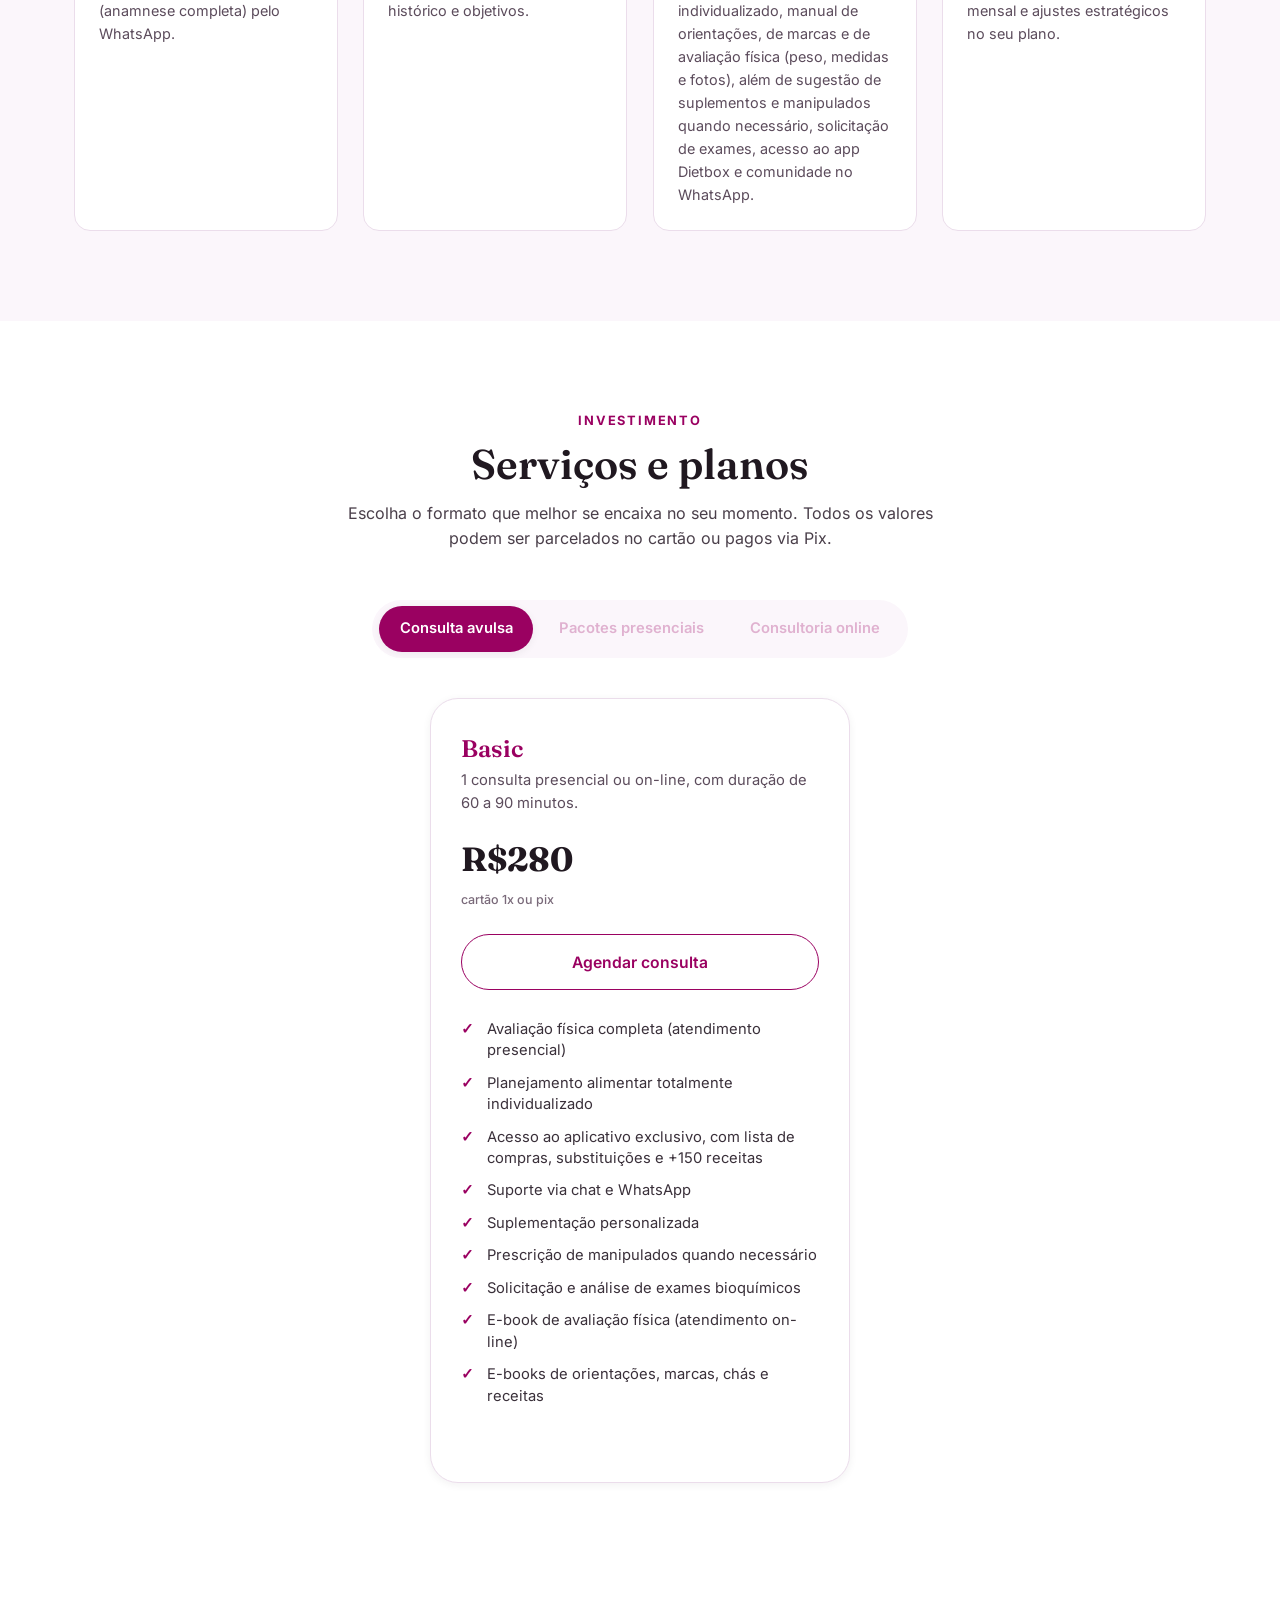
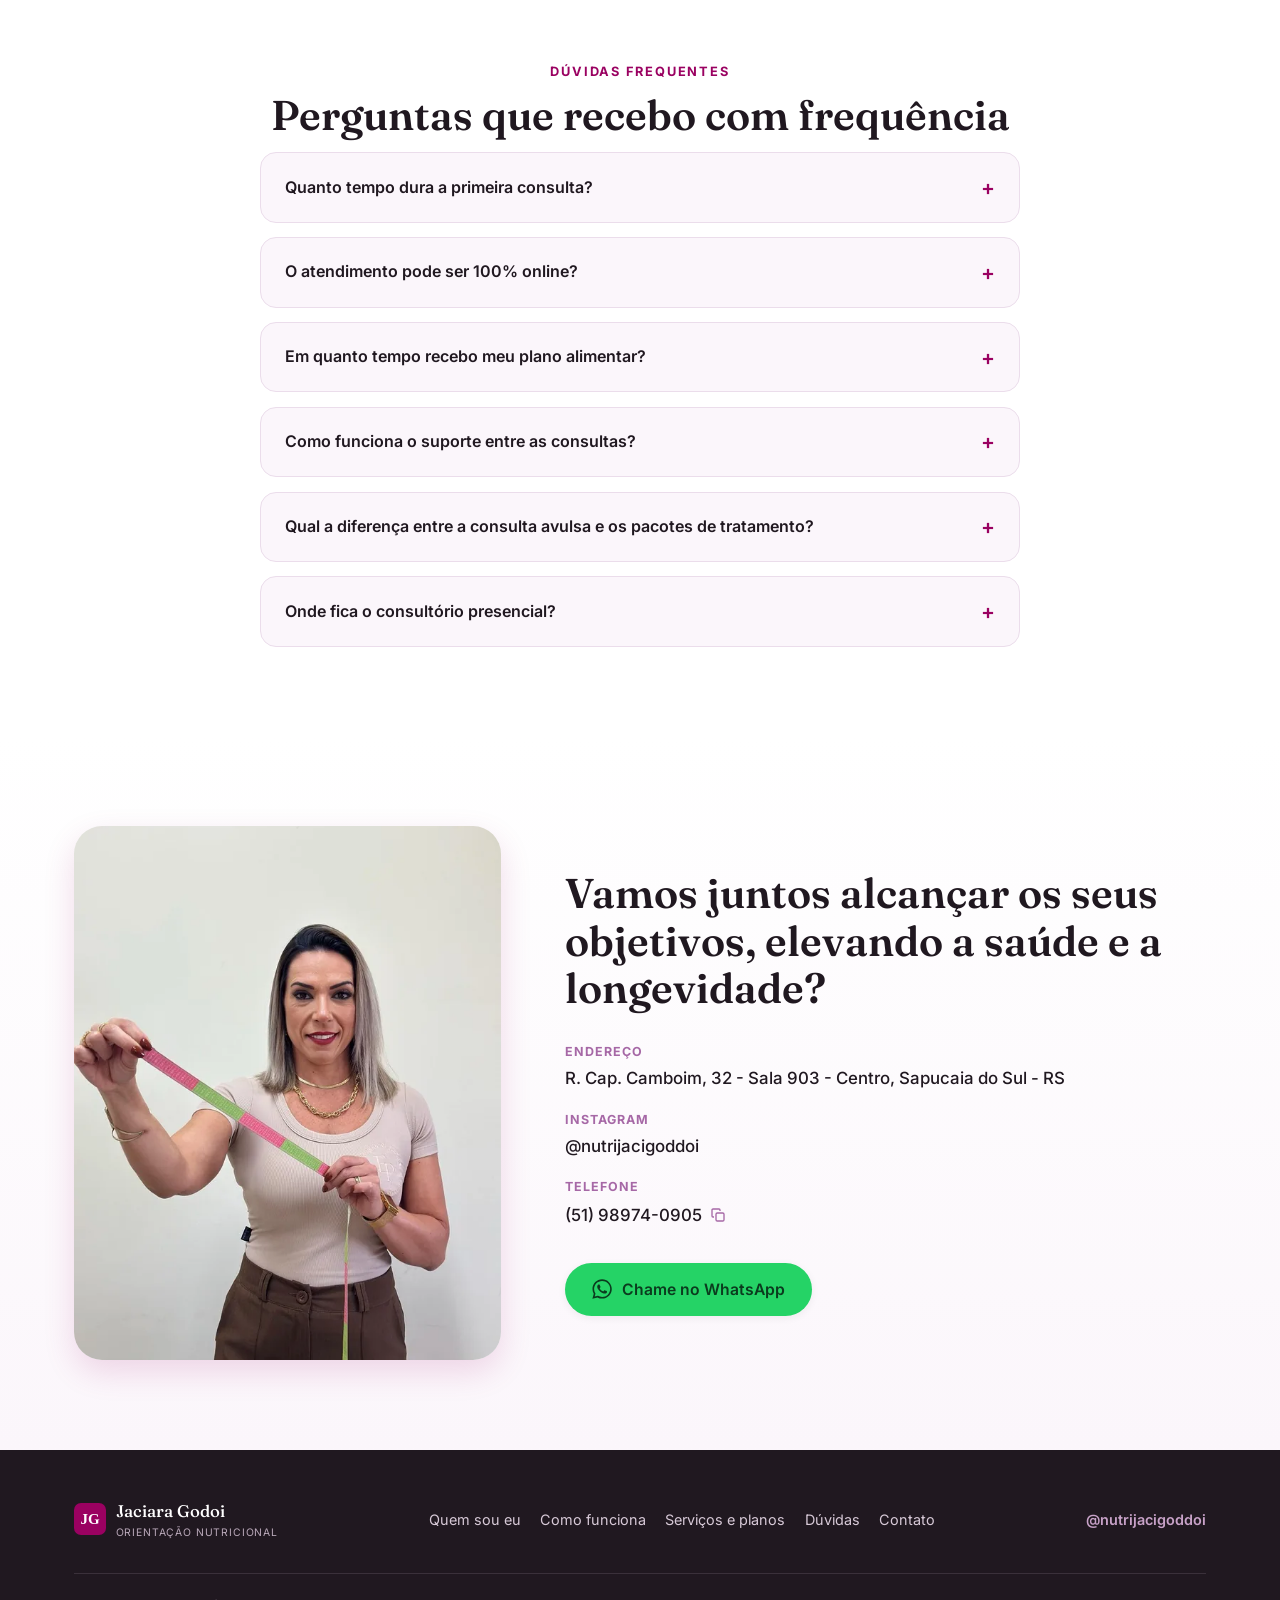
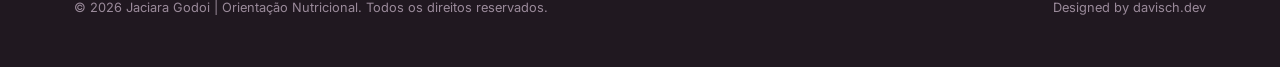
==== commit 49bd6a3d: "Otimiza imagens e SEO, remove relatório interno do repositório - Hero: WebP responsivo (srcset 480/8" ====
--- a/index.html
+++ b/index.html
@@ -3,8 +3,8 @@
 <head>
   <meta charset="UTF-8">
   <meta name="viewport" content="width=device-width, initial-scale=1">
-  <title>Jaciara Godoi | Nutricionista Clínica e Esportiva em Sapucaia do Sul - RS</title>
-  <meta name="description" content="Jaciara Godoi, nutricionista clínica e esportiva desde 2008. Consultas presenciais em Sapucaia do Sul/RS ou 100% online, planos alimentares individualizados e acompanhamento contínuo.">
+  <title>Jaciara Godoi | Nutricionista Clínica e Esportiva - RS</title>
+  <meta name="description" content="Nutricionista clínica e esportiva desde 2008 em Sapucaia do Sul/RS. Consultas presenciais ou 100% online, com plano alimentar individualizado.">
   <meta name="robots" content="index, follow">
   <meta name="author" content="Jaciara Godoi">
   <link rel="canonical" href="https://www.nutrijaciaragodoi.com.br/">
@@ -17,13 +17,13 @@
   <meta property="og:title" content="Jaciara Godoi | Nutricionista Clínica e Esportiva">
   <meta property="og:description" content="Clareza alimentar para emagrecer, ganhar massa muscular e recuperar sua saúde. Atendimento presencial em Sapucaia do Sul/RS ou 100% online.">
   <meta property="og:url" content="https://www.nutrijaciaragodoi.com.br/">
-  <meta property="og:image" content="assets/img/jaci-hero.webp">
+  <meta property="og:image" content="assets/img/foto-jaci-hero.jpeg">
 
   <!-- Twitter / X -->
   <meta name="twitter:card" content="summary_large_image">
   <meta name="twitter:title" content="Jaciara Godoi | Nutricionista Clínica e Esportiva">
   <meta name="twitter:description" content="Clareza alimentar para emagrecer, ganhar massa muscular e recuperar sua saúde. Presencial em Sapucaia do Sul/RS ou 100% online.">
-  <meta name="twitter:image" content="assets/img/jaci-hero.webp">
+  <meta name="twitter:image" content="assets/img/foto-jaci-hero.jpeg">
 
   <meta name="theme-color" content="#9A0161">
 
@@ -34,7 +34,7 @@
   <!-- Performance: fontes hospedadas localmente (assets/fonts), sem round-trip até o Google -->
   <link rel="preload" href="assets/fonts/inter-normal-variable.woff2" as="font" type="font/woff2" crossorigin>
   <link rel="preload" href="assets/fonts/fraunces-normal-variable.woff2" as="font" type="font/woff2" crossorigin>
-  <link rel="preload" href="assets/img/jaci-hero.webp" as="image" fetchpriority="high">
+  <link rel="preload" as="image" href="assets/img/foto-jaci-hero-1600.webp" imagesrcset="assets/img/foto-jaci-hero-480.webp 480w, assets/img/foto-jaci-hero-800.webp 800w, assets/img/foto-jaci-hero-1200.webp 1200w, assets/img/foto-jaci-hero-1600.webp 1600w" imagesizes="100vw" fetchpriority="high">
 
   <link rel="stylesheet" href="css/styles.css">
 
@@ -47,7 +47,7 @@
         "@type": "MedicalBusiness",
         "@id": "https://www.nutrijaciaragodoi.com.br/#negocio",
         "name": "Jaciara Godoi - Orientação Nutricional",
-        "image": "https://www.nutrijaciaragodoi.com.br/assets/img/jaci-hero.webp",
+        "image": "https://www.nutrijaciaragodoi.com.br/assets/img/foto-jaci-hero.jpeg",
         "url": "https://www.nutrijaciaragodoi.com.br/",
         "telephone": "+5551989740905",
         "priceRange": "R$280 - R$2200",
@@ -187,7 +187,7 @@
         <div class="hero-copy">
           <p class="eyebrow">Nutricionista Clínica e Esportiva</p>
           <h1>Jaciara Godoi</h1>
-          <p class="hero-lead">Clareza alimentar para você emagrecer, ganhar massa muscular e recuperar sua saúde — com acompanhamento individualizado, presencial em Sapucaia do Sul/RS ou 100% online.</p>
+          <p class="hero-lead">Clareza alimentar para você emagrecer, ganhar massa muscular e recuperar sua saúde, com acompanhamento individualizado, presencial em Sapucaia do Sul/RS ou 100% online.</p>
 
           <div class="hero-actions">
             <a href="#servicos" class="btn btn-primary">Ver planos e valores</a>
@@ -199,15 +199,18 @@
           </div>
 
           <ul class="hero-credentials" aria-label="Credenciais profissionais">
-            <li>Formada em 2008 — Unisinos</li>
+            <li>Formada em 2008 pela Unisinos</li>
             <li>Pós-graduada em Nutrição Clínica e Esportiva</li>
             <li>Especialista em Modulação Intestinal</li>
           </ul>
         </div>
 
-        <div class="hero-media">
-          <img src="assets/img/jaci-hero.webp" alt="Jaciara Godoi, nutricionista clínica e esportiva, sorrindo em seu consultório" width="738" height="985" loading="eager" fetchpriority="high" decoding="async">
-        </div>
+      </div>
+      <div class="hero-media" aria-hidden="true">
+        <picture>
+          <source type="image/webp" srcset="assets/img/foto-jaci-hero-480.webp 480w, assets/img/foto-jaci-hero-800.webp 800w, assets/img/foto-jaci-hero-1200.webp 1200w, assets/img/foto-jaci-hero-1600.webp 1600w" sizes="100vw">
+          <img src="assets/img/foto-jaci-hero.jpeg" alt="" width="1600" height="900" loading="eager" fetchpriority="high" decoding="async">
+        </picture>
       </div>
     </section>
 
@@ -223,7 +226,7 @@
           <p>Formada desde 2008 em <strong>Nutrição</strong> pela Unisinos, pós-graduada em <strong>Nutrição Clínica e Esportiva</strong>, especialista em <strong>Modulação Intestinal</strong> e com larga experiência em <strong>Emagrecimento e Saúde da Mulher</strong>.</p>
           <p>Atendo em meu consultório particular, localizado no Prédio da Acis, em Sapucaia do Sul, e também de forma on-line para todo o Brasil e o mundo.</p>
           <p>Sou uma das idealizadoras do <strong>Eliminando Pesos</strong>, uma plataforma de produtos digitais voltada ao emagrecimento feminino.</p>
-          <p class="mission">Minha missão é trazer <em>Clareza Alimentar</em> para potencializar os objetivos dos meus pacientes — seja qualidade de saúde, emagrecimento, ganho de massa muscular, hipertrofia ou o tratamento de alguma comorbidade.</p>
+          <p class="mission">Minha missão é trazer <em>Clareza Alimentar</em> para potencializar os objetivos dos meus pacientes, seja qualidade de saúde, emagrecimento, ganho de massa muscular, hipertrofia ou o tratamento de alguma comorbidade.</p>
         </div>
       </div>
     </section>
@@ -269,38 +272,57 @@
       </div>
     </section>
 
-    <!-- COMO FUNCIONA -->
+    <!-- COMO FUNCIONA: CONSULTA -->
     <section id="como-funciona" class="section how-it-works">
       <div class="container">
         <p class="eyebrow center">Passo a passo</p>
-        <h2 class="center">Como funciona o atendimento</h2>
-
-        <div class="tabs" data-tabs>
-          <div class="tab-list" role="tablist" aria-label="Formatos de atendimento">
-            <button type="button" class="tab-btn is-active" role="tab" id="tab-consulta" aria-selected="true" aria-controls="panel-consulta">Consulta presencial ou online</button>
-            <button type="button" class="tab-btn" role="tab" id="tab-consultoria" aria-selected="false" aria-controls="panel-consultoria" tabindex="-1">Consultoria 100% online</button>
-          </div>
-
-          <div class="tab-panel" id="panel-consulta" role="tabpanel" aria-labelledby="tab-consulta">
-            <p class="tab-intro">A primeira consulta dura entre <strong>60 e 90 minutos</strong> — tempo para analisarmos com calma cada detalhe do seu tratamento.</p>
-            <ol class="steps">
-              <li><span class="step-num">1</span><div><h3>Anamnese completa</h3><p>Conheço sua rotina, hábitos alimentares, treinos, estudos, trabalho e possíveis doenças ou condições de saúde.</p></div></li>
-              <li><span class="step-num">2</span><div><h3>Avaliação física e bioquímica</h3><p>Analiso seus exames (ou solicito novos, se necessário) e faço a avaliação completa da composição corporal.</p></div></li>
-              <li><span class="step-num">3</span><div><h3>Estratégia nutricional conjunta</h3><p>Montamos juntos o melhor plano, respeitando seu objetivo, suas preferências e sua realidade.</p></div></li>
-              <li><span class="step-num">4</span><div><h3>Entrega do plano</h3><p>Você recebe o plano alimentar em até 3 dias úteis, com orientações, suplementação e manipulados quando necessário.</p></div></li>
-            </ol>
-            <p class="tab-note">Utilizo a plataforma <strong>Dietbox</strong>, com aplicativo próprio para os pacientes e chat direto comigo — além do WhatsApp, sempre à disposição.</p>
-          </div>
-
-          <div class="tab-panel" id="panel-consultoria" role="tabpanel" aria-labelledby="tab-consultoria" hidden>
-            <ol class="steps">
-              <li><span class="step-num">1</span><div><h3>Você envia</h3><p>Um formulário detalhado (anamnese completa) pelo WhatsApp.</p></div></li>
-              <li><span class="step-num">2</span><div><h3>Eu analiso</h3><p>Exames, rotina, sintomas, histórico e objetivos.</p></div></li>
-              <li><span class="step-num">3</span><div><h3>Você recebe</h3><p>Plano alimentar 100% individualizado, manual de orientações, de marcas e de avaliação física (peso, medidas e fotos), além de sugestão de suplementos e manipulados quando necessário, solicitação de exames, acesso ao app Dietbox e comunidade no WhatsApp.</p></div></li>
-              <li><span class="step-num">4</span><div><h3>Acompanhamento mensal</h3><p>Formulário de rastreamento mensal e ajustes estratégicos no seu plano.</p></div></li>
-            </ol>
-          </div>
-        </div>
+        <h2 class="center">Como funciona a consulta presencial ou online</h2>
+        <p class="tab-intro">A primeira consulta dura entre <strong>60 e 90 minutos</strong>, tempo para analisarmos com calma cada detalhe do seu tratamento.</p>
+        <ol class="steps">
+          <li>
+            <div class="step-head"><span class="step-num">1</span><h3>Anamnese completa</h3></div>
+            <p>Conheço sua rotina, hábitos alimentares, treinos, estudos, trabalho e possíveis doenças ou condições de saúde.</p>
+          </li>
+          <li>
+            <div class="step-head"><span class="step-num">2</span><h3>Avaliação física e bioquímica</h3></div>
+            <p>Analiso seus exames (ou solicito novos, se necessário) e faço a avaliação completa da composição corporal.</p>
+          </li>
+          <li>
+            <div class="step-head"><span class="step-num">3</span><h3>Estratégia nutricional conjunta</h3></div>
+            <p>Montamos juntos o melhor plano, respeitando seu objetivo, suas preferências e sua realidade.</p>
+          </li>
+          <li>
+            <div class="step-head"><span class="step-num">4</span><h3>Entrega do plano</h3></div>
+            <p>Você recebe o plano alimentar em até 3 dias úteis, com orientações, suplementação e manipulados quando necessário.</p>
+          </li>
+        </ol>
+        <p class="tab-note">Utilizo a plataforma <strong>Dietbox</strong>, com aplicativo próprio para os pacientes e chat direto comigo, além do WhatsApp, sempre à disposição.</p>
+      </div>
+    </section>
+
+    <!-- COMO FUNCIONA: CONSULTORIA ONLINE -->
+    <section id="consultoria-online" class="section how-it-works">
+      <div class="container">
+        <p class="eyebrow center">Passo a passo</p>
+        <h2 class="center">Como funciona a consultoria 100% online</h2>
+        <ol class="steps">
+          <li>
+            <div class="step-head"><span class="step-num">1</span><h3>Você envia</h3></div>
+            <p>Um formulário detalhado (anamnese completa) pelo WhatsApp.</p>
+          </li>
+          <li>
+            <div class="step-head"><span class="step-num">2</span><h3>Eu analiso</h3></div>
+            <p>Exames, rotina, sintomas, histórico e objetivos.</p>
+          </li>
+          <li>
+            <div class="step-head"><span class="step-num">3</span><h3>Você recebe</h3></div>
+            <p>Plano alimentar 100% individualizado, manual de orientações, de marcas e de avaliação física (peso, medidas e fotos), além de sugestão de suplementos e manipulados quando necessário, solicitação de exames, acesso ao app Dietbox e comunidade no WhatsApp.</p>
+          </li>
+          <li>
+            <div class="step-head"><span class="step-num">4</span><h3>Acompanhamento mensal</h3></div>
+            <p>Formulário de rastreamento mensal e ajustes estratégicos no seu plano.</p>
+          </li>
+        </ol>
       </div>
     </section>
 
@@ -325,6 +347,7 @@
                 <h3 class="price-name">Basic</h3>
                 <p class="price-desc">1 consulta presencial ou on-line, com duração de 60 a 90 minutos.</p>
                 <p class="price-value">R$280<span>cartão 1x ou pix</span></p>
+                <a href="https://wa.me/5551989740905?text=Ol%C3%A1%2C%20Jaciara!%20Quero%20agendar%20a%20consulta%20Basic." class="btn btn-outline" target="_blank" rel="noopener noreferrer">Agendar consulta</a>
                 <ul class="price-features">
                   <li>Avaliação física completa (atendimento presencial)</li>
                   <li>Planejamento alimentar totalmente individualizado</li>
@@ -336,19 +359,18 @@
                   <li>E-book de avaliação física (atendimento on-line)</li>
                   <li>E-books de orientações, marcas, chás e receitas</li>
                 </ul>
-                <a href="https://wa.me/5551989740905?text=Ol%C3%A1%2C%20Jaciara!%20Quero%20agendar%20a%20consulta%20Basic." class="btn btn-outline" target="_blank" rel="noopener noreferrer">Agendar consulta</a>
               </article>
             </div>
           </div>
 
           <!-- PACOTES PRESENCIAIS -->
           <div class="tab-panel" id="panel-pacotes" role="tabpanel" aria-labelledby="tab-pacotes" hidden>
-            <p class="tab-note center">Consultas presenciais ou on-line — intervalo entre consultas combinado conforme o objetivo.</p>
             <div class="pricing-grid">
               <article class="price-card">
                 <h3 class="price-name">Premium</h3>
                 <p class="price-desc">4 consultas de 60 a 90 minutos</p>
                 <p class="price-value">R$950<span>4x sem juros ou pix com 5% de desconto</span></p>
+                <a href="https://wa.me/5551989740905?text=Ol%C3%A1%2C%20Jaciara!%20Quero%20agendar%20o%20pacote%20Premium." class="btn btn-outline" target="_blank" rel="noopener noreferrer">Escolher Premium</a>
                 <ul class="price-features">
                   <li>Avaliação física completa (atendimento presencial)</li>
                   <li>Planejamento alimentar totalmente individualizado</li>
@@ -359,7 +381,6 @@
                   <li>E-books de avaliação, orientações, marcas, chás e receitas</li>
                   <li class="price-feature--gift">Presente: kit academia da Nutri (toalha e garrafinha)</li>
                 </ul>
-                <a href="https://wa.me/5551989740905?text=Ol%C3%A1%2C%20Jaciara!%20Quero%20agendar%20o%20pacote%20Premium." class="btn btn-outline" target="_blank" rel="noopener noreferrer">Escolher Premium</a>
               </article>
 
               <article class="price-card price-card--featured">
@@ -367,6 +388,7 @@
                 <h3 class="price-name">Gold</h3>
                 <p class="price-desc">8 consultas de 60 a 90 minutos</p>
                 <p class="price-value">R$1.750<span>8x sem juros ou pix com 5% de desconto</span></p>
+                <a href="https://wa.me/5551989740905?text=Ol%C3%A1%2C%20Jaciara!%20Quero%20agendar%20o%20pacote%20Gold." class="btn btn-primary" target="_blank" rel="noopener noreferrer">Escolher Gold</a>
                 <ul class="price-features">
                   <li>1 consulta on-line de 30min para dúvidas, 1 semana após o início</li>
                   <li>Avaliação física completa (atendimento presencial)</li>
@@ -378,13 +400,13 @@
                   <li>E-books de avaliação, orientações, marcas, chás e receitas</li>
                   <li class="price-feature--gift">Presente: kit especial da Nutri (toalha, garrafinha, mimos e amostras)</li>
                 </ul>
-                <a href="https://wa.me/5551989740905?text=Ol%C3%A1%2C%20Jaciara!%20Quero%20agendar%20o%20pacote%20Gold." class="btn btn-primary" target="_blank" rel="noopener noreferrer">Escolher Gold</a>
               </article>
 
               <article class="price-card">
                 <h3 class="price-name">Pro</h3>
                 <p class="price-desc">12 consultas de 60 a 90 minutos</p>
                 <p class="price-value">R$2.200<span>10x sem juros ou pix com 5% de desconto</span></p>
+                <a href="https://wa.me/5551989740905?text=Ol%C3%A1%2C%20Jaciara!%20Quero%20agendar%20o%20pacote%20Pro." class="btn btn-outline" target="_blank" rel="noopener noreferrer">Escolher Pro</a>
                 <ul class="price-features">
                   <li>1 consulta on-line de 30min para dúvidas, 1 semana após o início</li>
                   <li>Avaliação física completa (atendimento presencial)</li>
@@ -396,7 +418,6 @@
                   <li>E-books de avaliação, orientações, marcas, chás e receitas</li>
                   <li class="price-feature--gift">Presente: kit especial da Nutri (toalha, garrafinha, mimos e amostras)</li>
                 </ul>
-                <a href="https://wa.me/5551989740905?text=Ol%C3%A1%2C%20Jaciara!%20Quero%20agendar%20o%20pacote%20Pro." class="btn btn-outline" target="_blank" rel="noopener noreferrer">Escolher Pro</a>
               </article>
             </div>
           </div>
@@ -451,7 +472,7 @@
           </details>
           <details name="faq" class="faq-item">
             <summary>Qual a diferença entre a consulta avulsa e os pacotes de tratamento?</summary>
-            <p>Os pacotes garantem acompanhamento contínuo, com valor por consulta menor, consulta extra de dúvidas e presentes especiais — ideais para quem busca constância nos resultados.</p>
+            <p>Os pacotes garantem acompanhamento contínuo, com valor por consulta menor, consulta extra de dúvidas e presentes especiais, ideais para quem busca constância nos resultados.</p>
           </details>
           <details name="faq" class="faq-item">
             <summary>Onde fica o consultório presencial?</summary>
@@ -520,7 +541,7 @@
       <a class="footer-social" href="https://www.instagram.com/nutrijacigoddoi/" target="_blank" rel="noopener noreferrer">@nutrijacigoddoi</a>
 
       <div class="footer-bottom">
-        <p class="footer-copy">&copy; <span id="anoAtual">2026</span> Jaciara Godoi — Orientação Nutricional. Todos os direitos reservados.</p>
+        <p class="footer-copy">&copy; <span id="anoAtual">2026</span> Jaciara Godoi | Orientação Nutricional. Todos os direitos reservados.</p>
         <p class="footer-credit">Designed by davisch.dev</p>
       </div>
     </div>
--- a/css/styles.css
+++ b/css/styles.css
@@ -353,15 +353,35 @@
    Hero
    ========================================================= */
 .hero {
-  background: linear-gradient(180deg, var(--color-tint) 0%, #fff 100%);
+  position: relative;
+  min-height: clamp(560px, 78vh, 760px);
+  display: flex;
+  align-items: center;
   padding-block: clamp(3rem, 6vw, 5rem);
   overflow: hidden;
 }
+.hero-media {
+  position: absolute;
+  inset: 0;
+  z-index: 0;
+}
+.hero-media img {
+  width: 100%;
+  height: 100%;
+  object-fit: cover;
+  object-position: right top;
+}
 .hero-grid {
-  display: grid;
-  grid-template-columns: 1.05fr 0.95fr;
-  gap: clamp(2rem, 5vw, 4rem);
-  align-items: center;
+  position: relative;
+  z-index: 1;
+  width: 100%;
+}
+.hero-copy {
+  background: #fff;
+  border-radius: var(--radius-lg);
+  box-shadow: var(--shadow-lg);
+  padding: clamp(2rem, 4vw, 3rem);
+  max-width: 560px;
 }
 .hero-lead {
   font-size: 1.15rem;
@@ -398,14 +418,6 @@
   border-radius: 50%;
   background: var(--color-secondary);
 }
-.hero-media img {
-  border-radius: var(--radius-lg);
-  box-shadow: var(--shadow-lg);
-  aspect-ratio: 9 / 11;
-  object-fit: cover;
-  width: 100%;
-}
-
 /* =========================================================
    Sobre
    ========================================================= */
@@ -420,7 +432,9 @@
   box-shadow: var(--shadow-md);
   aspect-ratio: 8 / 9;
   object-fit: cover;
+  object-position: top;
   width: 100%;
+  height: auto;
 }
 .about-copy h2 { margin-bottom: 1.2rem; }
 .about-copy p { margin-bottom: 1rem; color: #3a303a; }
@@ -441,7 +455,7 @@
 .benefits-grid {
   margin-top: 3rem;
   display: grid;
-  grid-template-columns: repeat(auto-fit, minmax(230px, 1fr));
+  grid-template-columns: repeat(3, 1fr);
   gap: 1.5rem;
 }
 .benefit-card {
@@ -461,25 +475,31 @@
   display: flex;
   flex-wrap: wrap;
   justify-content: center;
-  gap: 0.6rem;
-  margin: 2.5rem 0 2.5rem;
+  gap: 0.3rem;
+  margin: 2.5rem auto 2.5rem;
+  width: fit-content;
+  max-width: 100%;
+  background: var(--color-tint);
+  border-radius: 999px;
+  padding: 0.4rem;
 }
 .tab-btn {
-  padding: 0.75rem 1.4rem;
+  padding: 0.7rem 1.3rem;
   border-radius: 999px;
   font-weight: 600;
   font-size: 0.92rem;
-  background: var(--color-tint);
-  color: #5c4c5c;
-  border: 1px solid var(--color-border);
+  background: transparent;
+  color: #9a016147;
+  border: none;
   transition: background-color 0.2s var(--ease), color 0.2s var(--ease);
 }
-.tab-btn:hover { background: var(--color-light); color: var(--color-ink); }
+.tab-btn:hover { color: var(--color-primary); }
 .tab-btn.is-active {
   background: var(--color-primary);
   color: #fff;
-  border-color: var(--color-primary);
-}
+  box-shadow: var(--shadow-sm);
+}
+.tab-btn.is-active:hover { color: #fff; }
 .tab-panel[hidden] { display: none; }
 .tab-intro {
   text-align: center;
@@ -502,6 +522,7 @@
 .tab-note.center { text-align: center; margin-bottom: 2rem; }
 
 /* Passo a passo */
+#consultoria-online { background: var(--color-tint); }
 .steps {
   display: grid;
   grid-template-columns: repeat(auto-fit, minmax(220px, 1fr));
@@ -509,27 +530,32 @@
   counter-reset: step;
 }
 .steps li {
-  display: flex;
-  gap: 1rem;
   background: #fff;
   border: 1px solid var(--color-border);
   border-radius: var(--radius-md);
   padding: 1.5rem;
 }
+.step-head {
+  display: flex;
+  align-items: center;
+  gap: 0.9rem;
+  margin-bottom: 0.7rem;
+}
 .step-num {
   flex-shrink: 0;
-  width: 36px;
-  height: 36px;
+  width: 48px;
+  height: 48px;
   border-radius: 50%;
   background: var(--color-primary);
   color: #fff;
   font-family: var(--font-display);
+  font-size: 1.2rem;
   font-weight: 700;
   display: flex;
   align-items: center;
   justify-content: center;
 }
-.steps h3 { font-size: 1rem; margin-bottom: 0.35rem; }
+.steps h3 { font-size: 1rem; margin: 0; }
 .steps p { font-size: 0.9rem; color: #5c4c5c; }
 
 /* =========================================================
@@ -629,7 +655,7 @@
   color: #4a3f4a;
   margin-bottom: 1.8rem;
 }
-.price-card .btn { justify-content: center; width: 100%; }
+.price-card .btn { justify-content: center; width: 100%; margin-bottom: 1.8rem; }
 
 /* =========================================================
    FAQ
@@ -645,7 +671,6 @@
   background: var(--color-tint);
   border: 1px solid var(--color-border);
   border-radius: var(--radius-md);
-  padding: 1.1rem 1.5rem;
 }
 .faq-item summary {
   cursor: pointer;
@@ -656,6 +681,7 @@
   align-items: center;
   justify-content: space-between;
   gap: 1rem;
+  padding: 1.1rem 1.5rem;
 }
 .faq-item summary::-webkit-details-marker { display: none; }
 .faq-item summary::after {
@@ -667,7 +693,8 @@
 }
 .faq-item[open] summary::after { transform: rotate(45deg); }
 .faq-item p {
-  margin-top: 0.9rem;
+  margin-top: -0.2rem;
+  padding: 0 1.5rem 1.1rem;
   color: #4a3f4a;
   font-size: 0.95rem;
 }
@@ -686,6 +713,7 @@
   border-radius: var(--radius-lg);
   box-shadow: var(--shadow-md);
   width: 100%;
+  height: auto;
   aspect-ratio: 4 / 5;
   object-fit: cover;
   object-position: center 25%;
@@ -873,10 +901,19 @@
    Responsivo
    ========================================================= */
 @media (max-width: 960px) {
-  .hero-grid { grid-template-columns: 1fr; }
-  .hero-media { order: -1; max-width: 420px; margin-inline: auto; }
+  .hero { display: flex; flex-direction: column; min-height: 0; padding-block: 0; }
+  .hero-media { position: relative; inset: auto; order: -1; aspect-ratio: 4 / 3; }
+  .hero-copy {
+    background: linear-gradient(180deg, var(--color-tint) 0%, #fff 100%);
+    border-radius: 0;
+    box-shadow: none;
+    max-width: none;
+    padding-block: clamp(1.75rem, 6vw, 2.5rem);
+    padding-inline: 0;
+  }
   .about-grid { grid-template-columns: 1fr; }
   .about-media { max-width: 420px; margin-inline: auto; }
+  .benefits-grid { grid-template-columns: repeat(2, 1fr); }
   .contact-grid { grid-template-columns: 1fr; }
   .contact-media { order: -1; max-width: 380px; margin-inline: auto; }
   .pricing-grid,
@@ -910,6 +947,7 @@
   .primary-nav .nav-cta { width: 100%; text-align: center; }
 
   .steps { grid-template-columns: 1fr; }
+  .benefits-grid { grid-template-columns: 1fr; }
 }
 
 @media (max-width: 520px) {
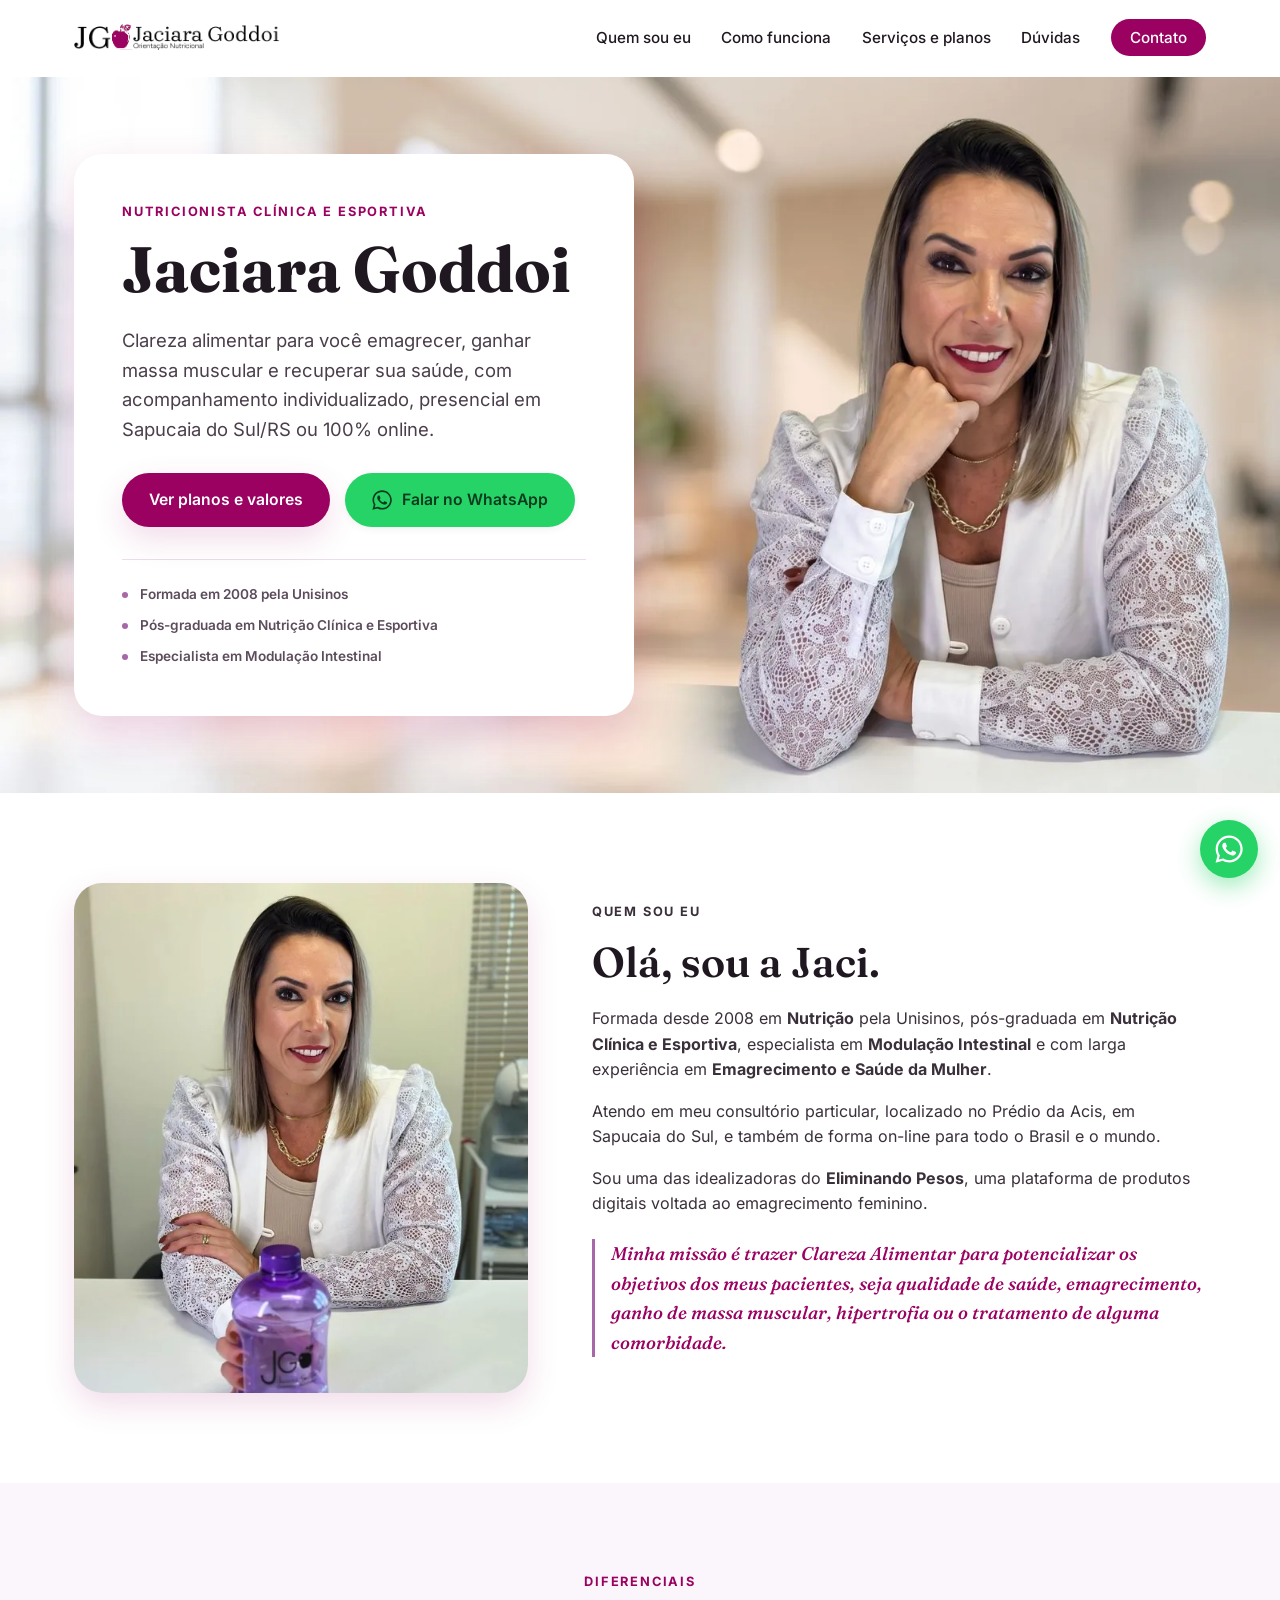
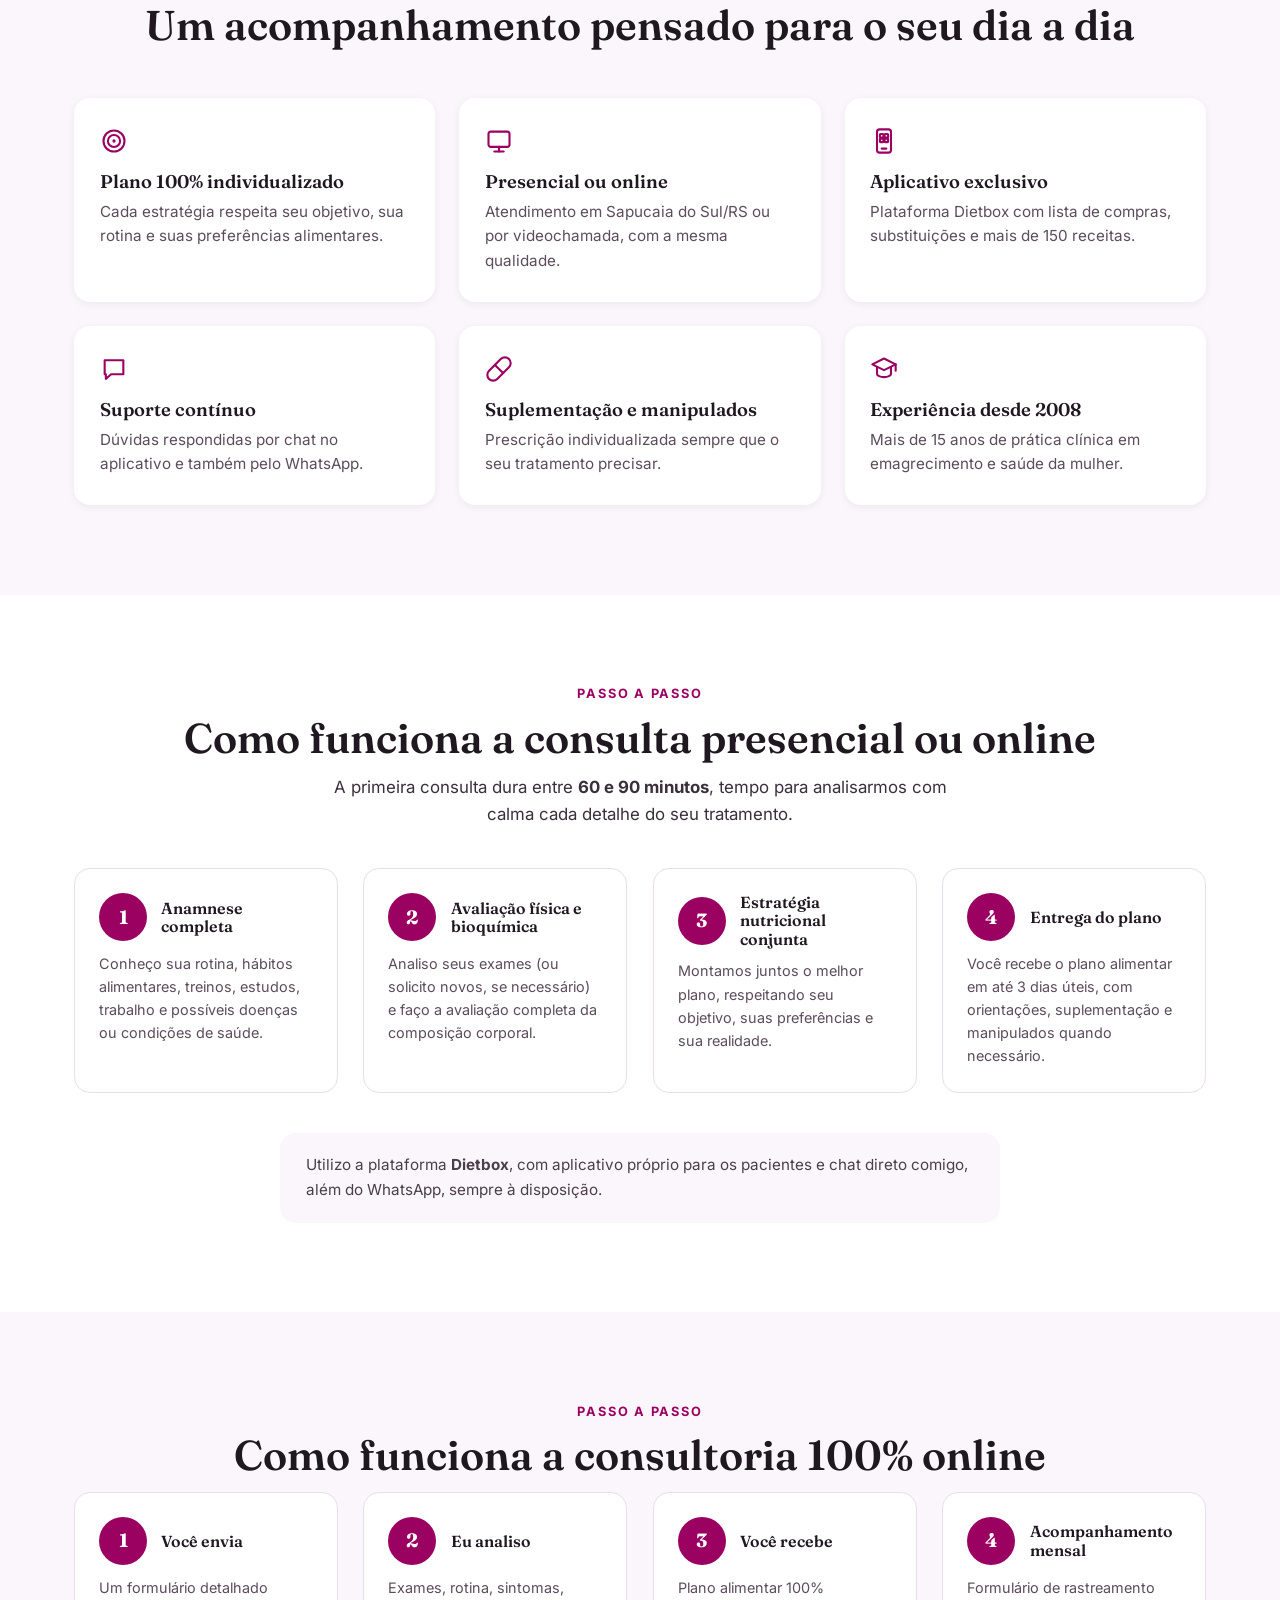
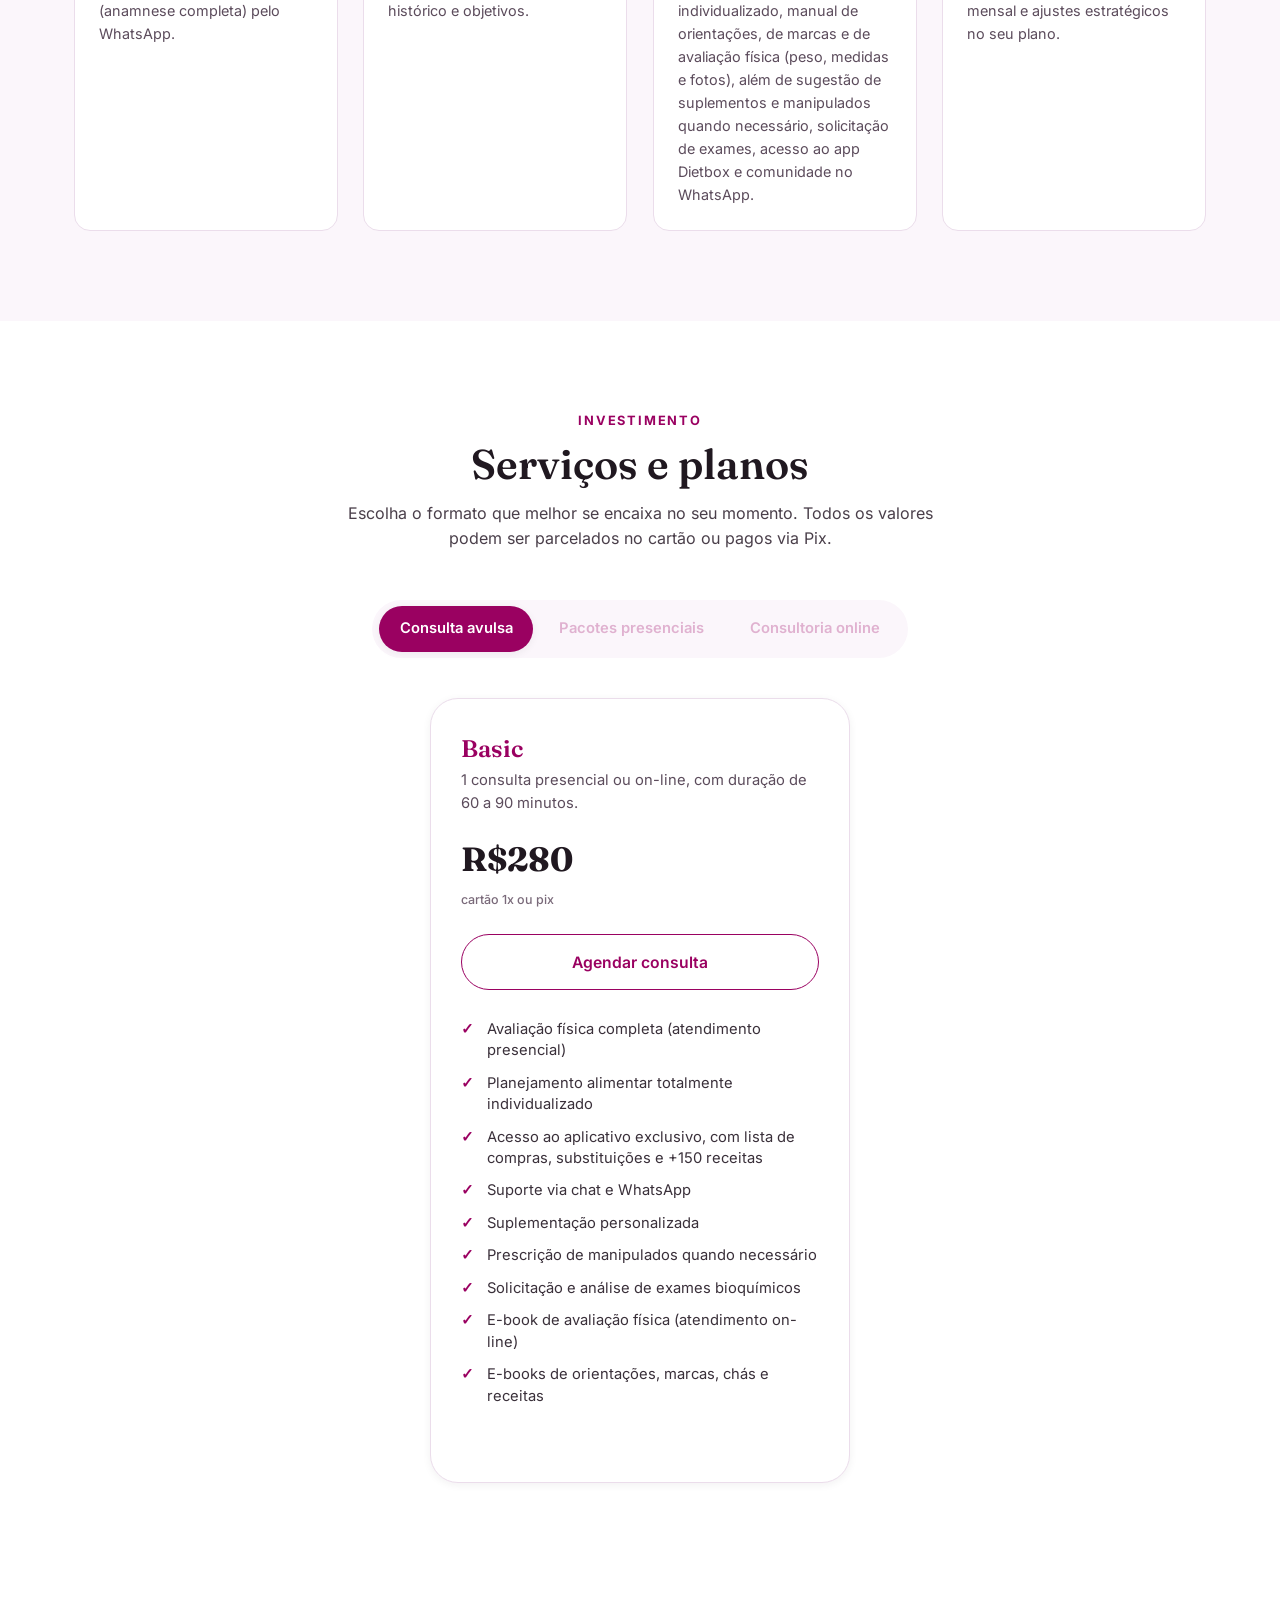
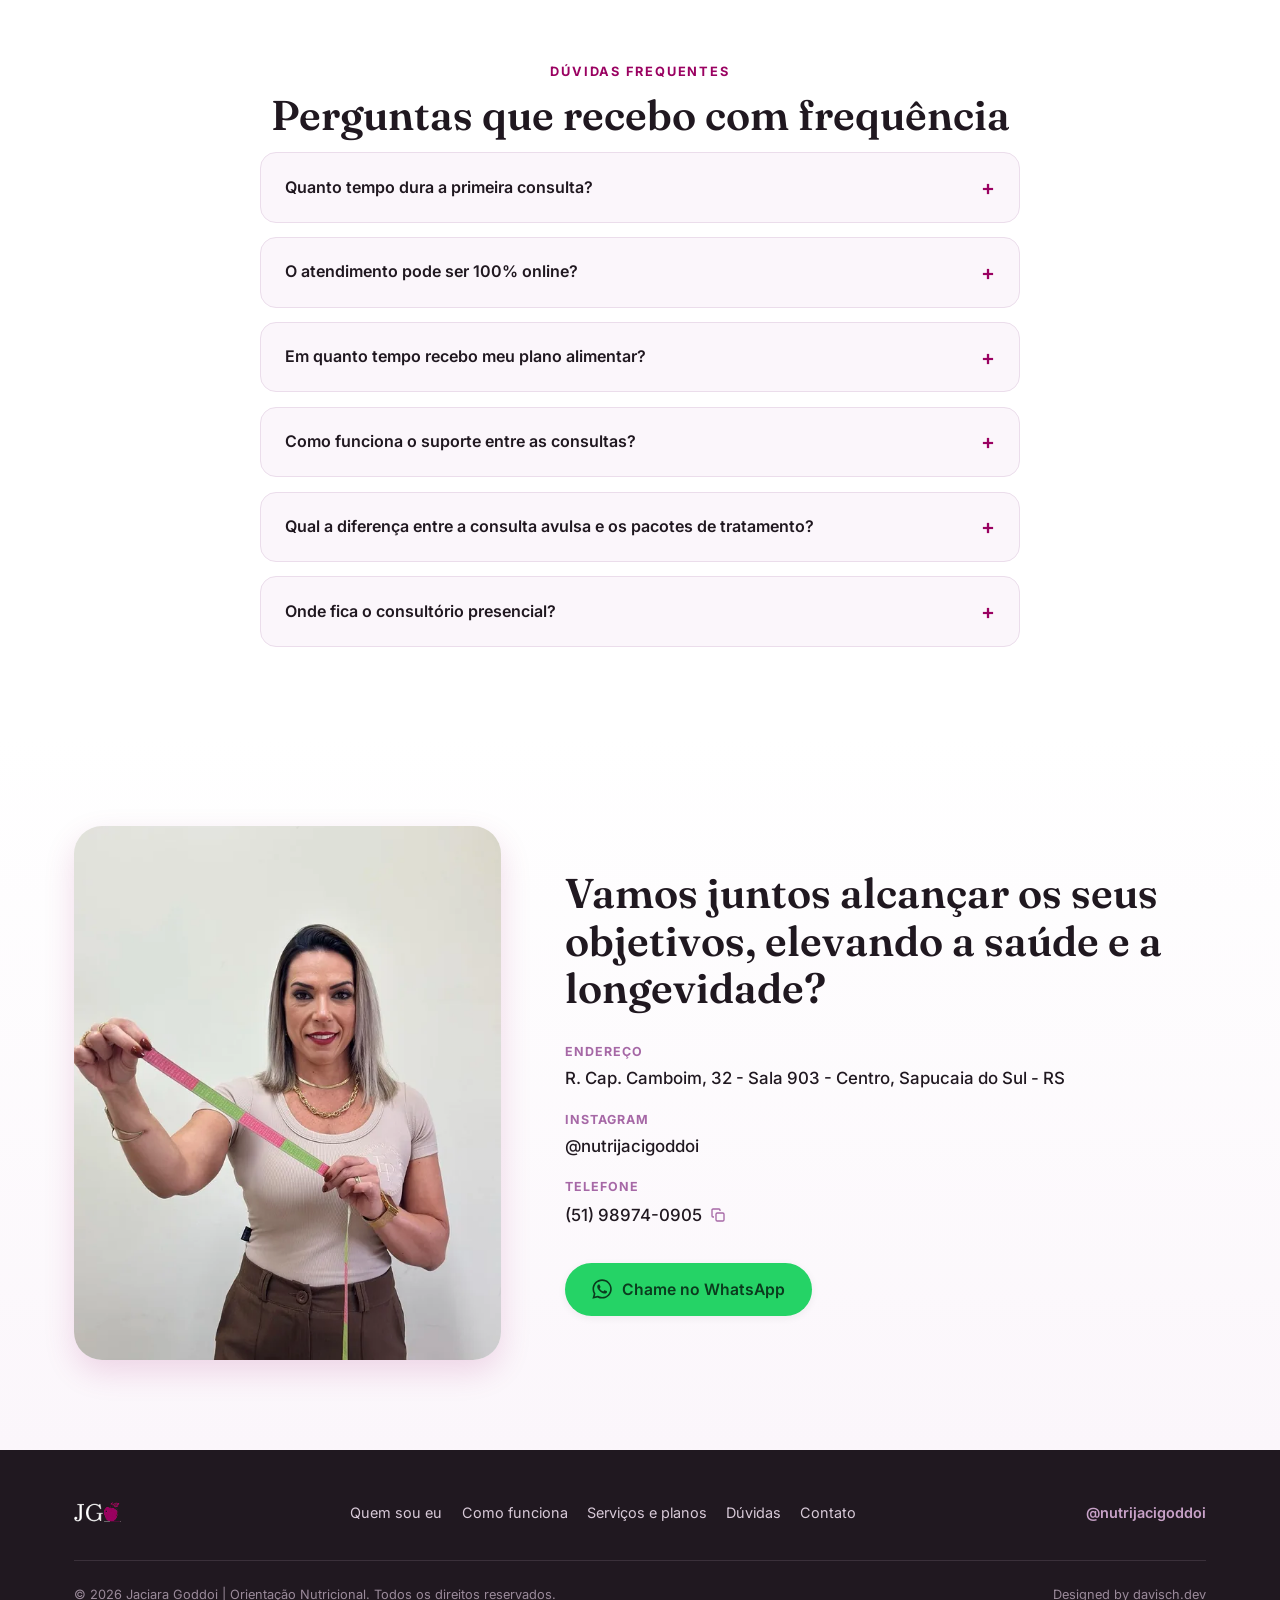
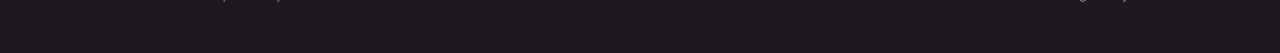
==== commit a336e88f: "feat: adiciona logo" ====
--- a/index.html
+++ b/index.html
@@ -3,33 +3,33 @@
 <head>
   <meta charset="UTF-8">
   <meta name="viewport" content="width=device-width, initial-scale=1">
-  <title>Jaciara Godoi | Nutricionista Clínica e Esportiva - RS</title>
+  <title>Jaciara Goddoi | Nutricionista Clínica e Esportiva - RS</title>
   <meta name="description" content="Nutricionista clínica e esportiva desde 2008 em Sapucaia do Sul/RS. Consultas presenciais ou 100% online, com plano alimentar individualizado.">
   <meta name="robots" content="index, follow">
-  <meta name="author" content="Jaciara Godoi">
-  <link rel="canonical" href="https://www.nutrijaciaragodoi.com.br/">
+  <meta name="author" content="Jaciara Goddoi">
+  <link rel="canonical" href="https://www.nutrijaciaragoddoi.com.br/">
   <link rel="alternate" type="text/markdown" href="/llms.txt" title="Informações estruturadas para IA (LLMs)">
 
   <!-- Open Graph / Facebook / LinkedIn -->
   <meta property="og:type" content="website">
   <meta property="og:locale" content="pt_BR">
-  <meta property="og:site_name" content="Jaciara Godoi | Orientação Nutricional">
-  <meta property="og:title" content="Jaciara Godoi | Nutricionista Clínica e Esportiva">
+  <meta property="og:site_name" content="Jaciara Goddoi | Orientação Nutricional">
+  <meta property="og:title" content="Jaciara Goddoi | Nutricionista Clínica e Esportiva">
   <meta property="og:description" content="Clareza alimentar para emagrecer, ganhar massa muscular e recuperar sua saúde. Atendimento presencial em Sapucaia do Sul/RS ou 100% online.">
-  <meta property="og:url" content="https://www.nutrijaciaragodoi.com.br/">
+  <meta property="og:url" content="https://www.nutrijaciaragoddoi.com.br/">
   <meta property="og:image" content="assets/img/foto-jaci-hero.jpeg">
 
   <!-- Twitter / X -->
   <meta name="twitter:card" content="summary_large_image">
-  <meta name="twitter:title" content="Jaciara Godoi | Nutricionista Clínica e Esportiva">
+  <meta name="twitter:title" content="Jaciara Goddoi | Nutricionista Clínica e Esportiva">
   <meta name="twitter:description" content="Clareza alimentar para emagrecer, ganhar massa muscular e recuperar sua saúde. Presencial em Sapucaia do Sul/RS ou 100% online.">
   <meta name="twitter:image" content="assets/img/foto-jaci-hero.jpeg">
 
   <meta name="theme-color" content="#9A0161">
 
   <!-- Favicon -->
-  <link rel="icon" type="image/svg+xml" href="assets/icons/favicon.svg">
-  <link rel="alternate icon" href="assets/icons/favicon.svg">
+  <link rel="icon" type="image/png" href="assets/icons/favicon-apple.png">
+  <link rel="apple-touch-icon" href="assets/icons/favicon-apple.png">
 
   <!-- Performance: fontes hospedadas localmente (assets/fonts), sem round-trip até o Google -->
   <link rel="preload" href="assets/fonts/inter-normal-variable.woff2" as="font" type="font/woff2" crossorigin>
@@ -45,10 +45,10 @@
     "@graph": [
       {
         "@type": "MedicalBusiness",
-        "@id": "https://www.nutrijaciaragodoi.com.br/#negocio",
-        "name": "Jaciara Godoi - Orientação Nutricional",
-        "image": "https://www.nutrijaciaragodoi.com.br/assets/img/foto-jaci-hero.jpeg",
-        "url": "https://www.nutrijaciaragodoi.com.br/",
+        "@id": "https://www.nutrijaciaragoddoi.com.br/#negocio",
+        "name": "Jaciara Goddoi - Orientação Nutricional",
+        "image": "https://www.nutrijaciaragoddoi.com.br/assets/img/foto-jaci-hero.jpeg",
+        "url": "https://www.nutrijaciaragoddoi.com.br/",
         "telephone": "+5551989740905",
         "priceRange": "R$280 - R$2200",
         "address": {
@@ -63,10 +63,10 @@
       },
       {
         "@type": "Person",
-        "@id": "https://www.nutrijaciaragodoi.com.br/#jaciara",
-        "name": "Jaciara Godoi",
+        "@id": "https://www.nutrijaciaragoddoi.com.br/#jaciara",
+        "name": "Jaciara Goddoi",
         "jobTitle": "Nutricionista Clínica e Esportiva",
-        "worksFor": { "@id": "https://www.nutrijaciaragodoi.com.br/#negocio" },
+        "worksFor": { "@id": "https://www.nutrijaciaragoddoi.com.br/#negocio" },
         "alumniOf": "Unisinos",
         "sameAs": ["https://www.instagram.com/nutrijacigoddoi/"]
       },
@@ -159,9 +159,8 @@
 
   <header class="site-header" id="topo">
     <div class="container header-inner">
-      <a href="#topo" class="logo" aria-label="Jaciara Godoi - Página inicial">
-        <img src="assets/icons/favicon.svg" alt="" width="40" height="40" class="logo-mark" aria-hidden="true">
-        <span class="logo-text">Jaciara <strong>Godoi</strong><small>Orientação Nutricional</small></span>
+      <a href="#topo" class="logo" aria-label="Jaciara Goddoi - Página inicial">
+        <img src="assets/icons/logo-jaciara-goddoi-completa.png" alt="Jaciara Goddoi | Orientação Nutricional" width="206" height="38" class="logo-full">
       </a>
 
       <button type="button" class="nav-toggle" id="navToggle" aria-expanded="false" aria-controls="primaryNav" aria-label="Abrir menu de navegação">
@@ -186,7 +185,7 @@
       <div class="container hero-grid">
         <div class="hero-copy">
           <p class="eyebrow">Nutricionista Clínica e Esportiva</p>
-          <h1>Jaciara Godoi</h1>
+          <h1>Jaciara Goddoi</h1>
           <p class="hero-lead">Clareza alimentar para você emagrecer, ganhar massa muscular e recuperar sua saúde, com acompanhamento individualizado, presencial em Sapucaia do Sul/RS ou 100% online.</p>
 
           <div class="hero-actions">
@@ -218,7 +217,7 @@
     <section id="sobre" class="section about">
       <div class="container about-grid">
         <div class="about-media">
-          <img src="assets/img/jaci-about-me.webp" alt="Jaciara Godoi em seu consultório particular no Centro de Sapucaia do Sul" width="600" height="800" loading="lazy" decoding="async">
+          <img src="assets/img/jaci-about-me.webp" alt="Jaciara Goddoi em seu consultório particular no Centro de Sapucaia do Sul" width="600" height="800" loading="lazy" decoding="async">
         </div>
         <div class="about-copy">
           <p class="eyebrow">Quem sou eu</p>
@@ -486,7 +485,7 @@
     <section id="contato" class="section contact">
       <div class="container contact-grid">
         <div class="contact-media">
-          <img src="assets/img/jaci-cta.webp" alt="Jaciara Godoi com fita métrica, representando a avaliação física do acompanhamento nutricional" width="600" height="800" loading="lazy" decoding="async">
+          <img src="assets/img/jaci-cta.webp" alt="Jaciara Goddoi com fita métrica, representando a avaliação física do acompanhamento nutricional" width="600" height="800" loading="lazy" decoding="async">
         </div>
         <div class="contact-copy">
           <h2>Vamos juntos alcançar os seus objetivos, elevando a saúde e a longevidade?</h2>
@@ -524,8 +523,7 @@
   <footer class="site-footer">
     <div class="container footer-inner">
       <div class="footer-brand">
-        <img src="assets/icons/favicon.svg" alt="" width="32" height="32" aria-hidden="true">
-        <span>Jaciara Godoi <small>Orientação Nutricional</small></span>
+        <img src="assets/icons/logo-jg-reduzida-branca.png" alt="Jaciara Goddoi | Orientação Nutricional" width="47" height="30" class="logo-full">
       </div>
 
       <nav aria-label="Links do rodapé">
@@ -541,7 +539,7 @@
       <a class="footer-social" href="https://www.instagram.com/nutrijacigoddoi/" target="_blank" rel="noopener noreferrer">@nutrijacigoddoi</a>
 
       <div class="footer-bottom">
-        <p class="footer-copy">&copy; <span id="anoAtual">2026</span> Jaciara Godoi | Orientação Nutricional. Todos os direitos reservados.</p>
+        <p class="footer-copy">&copy; <span id="anoAtual">2026</span> Jaciara Goddoi | Orientação Nutricional. Todos os direitos reservados.</p>
         <p class="footer-credit">Designed by davisch.dev</p>
       </div>
     </div>
--- a/css/styles.css
+++ b/css/styles.css
@@ -275,25 +275,12 @@
 .logo {
   display: flex;
   align-items: center;
-  gap: 0.6rem;
   flex-shrink: 0;
 }
-.logo-text {
-  font-family: var(--font-display);
-  font-size: 1.05rem;
-  color: var(--color-ink);
-  display: flex;
-  flex-direction: column;
-  line-height: 1.15;
-}
-.logo-text strong { color: var(--color-primary); }
-.logo-text small {
-  font-family: var(--font-body);
-  font-size: 0.62rem;
-  font-weight: 500;
-  letter-spacing: 0.08em;
-  text-transform: uppercase;
-  color: #6b5b6b;
+.logo-full {
+  height: 38px;
+  width: auto;
+  display: block;
 }
 
 .primary-nav ul {
@@ -793,18 +780,9 @@
 .footer-brand {
   display: flex;
   align-items: center;
-  gap: 0.6rem;
-  font-family: var(--font-display);
-  font-size: 1.05rem;
-  color: #fff;
-}
-.footer-brand small {
-  display: block;
-  font-family: var(--font-body);
-  font-size: 0.65rem;
-  letter-spacing: 0.08em;
-  text-transform: uppercase;
-  color: #b9a8b9;
+}
+.footer-brand .logo-full {
+  height: 30px;
 }
 .footer-nav {
   display: flex;
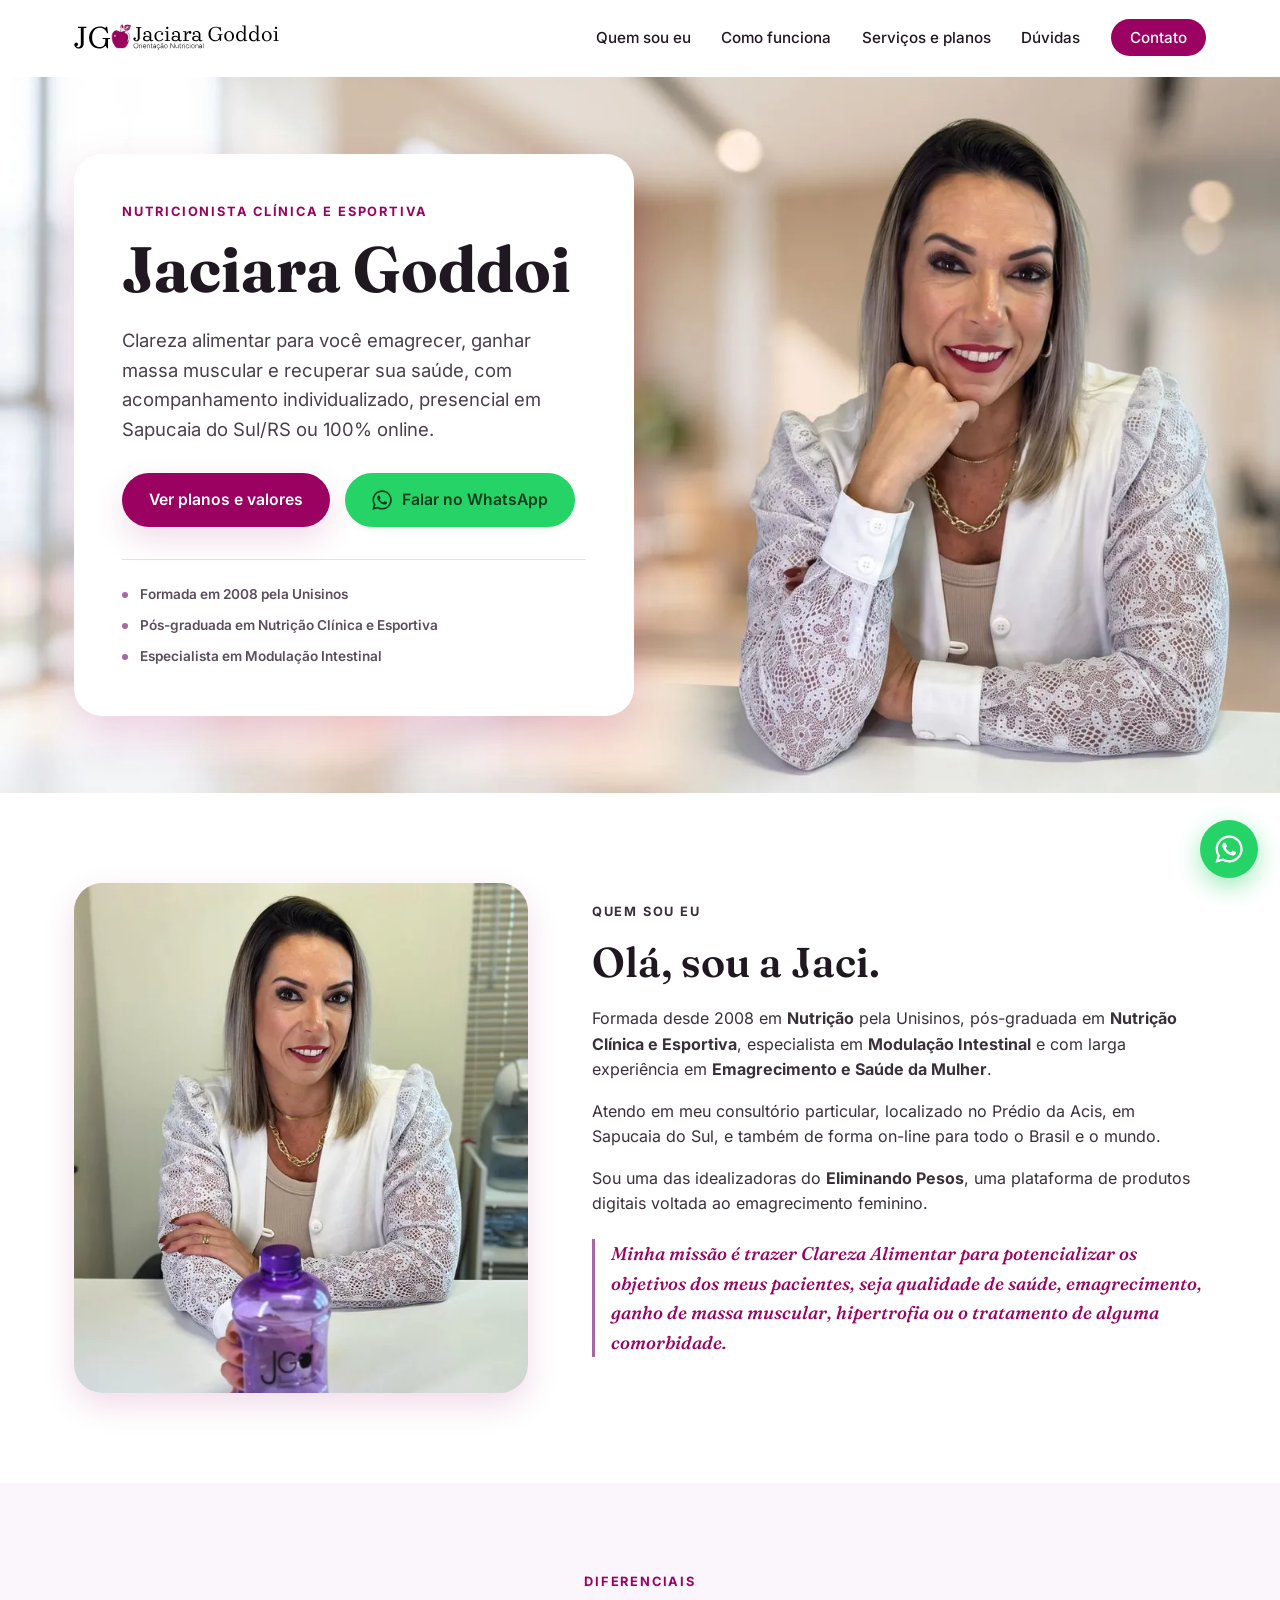
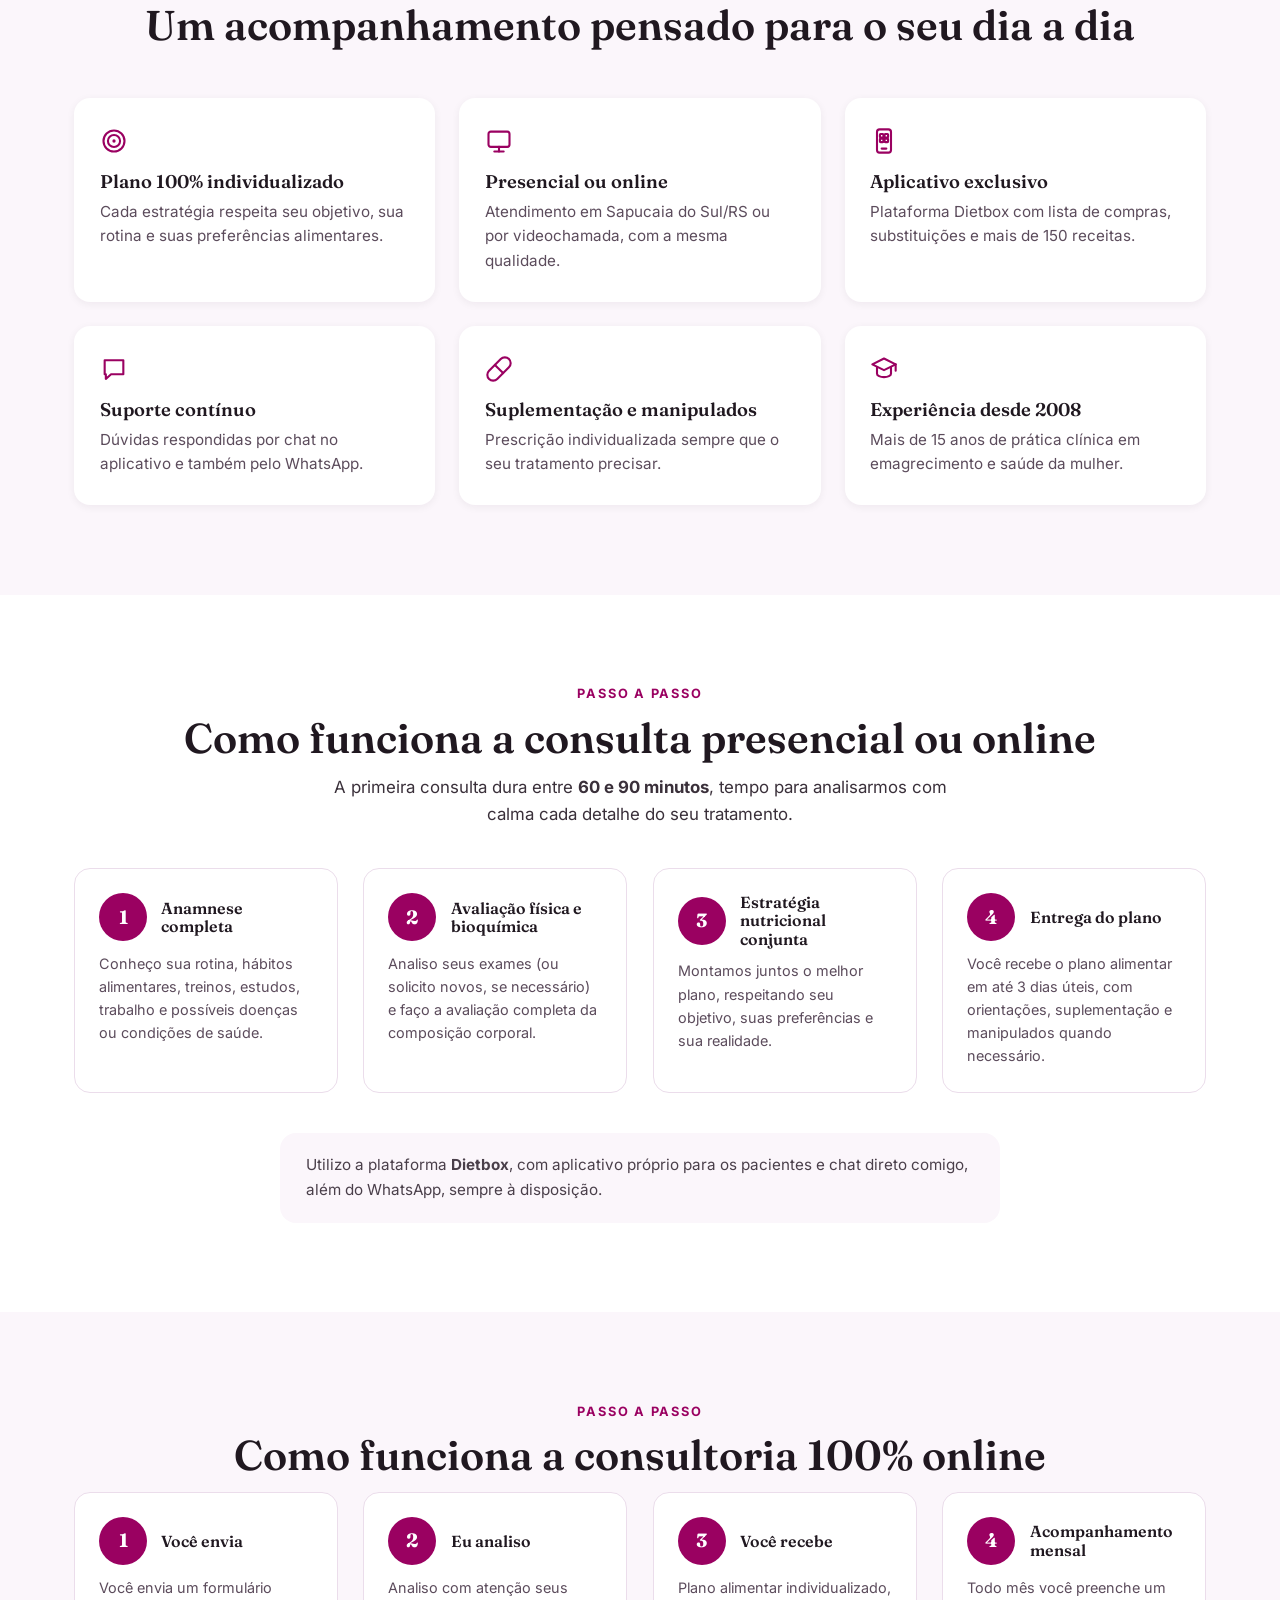
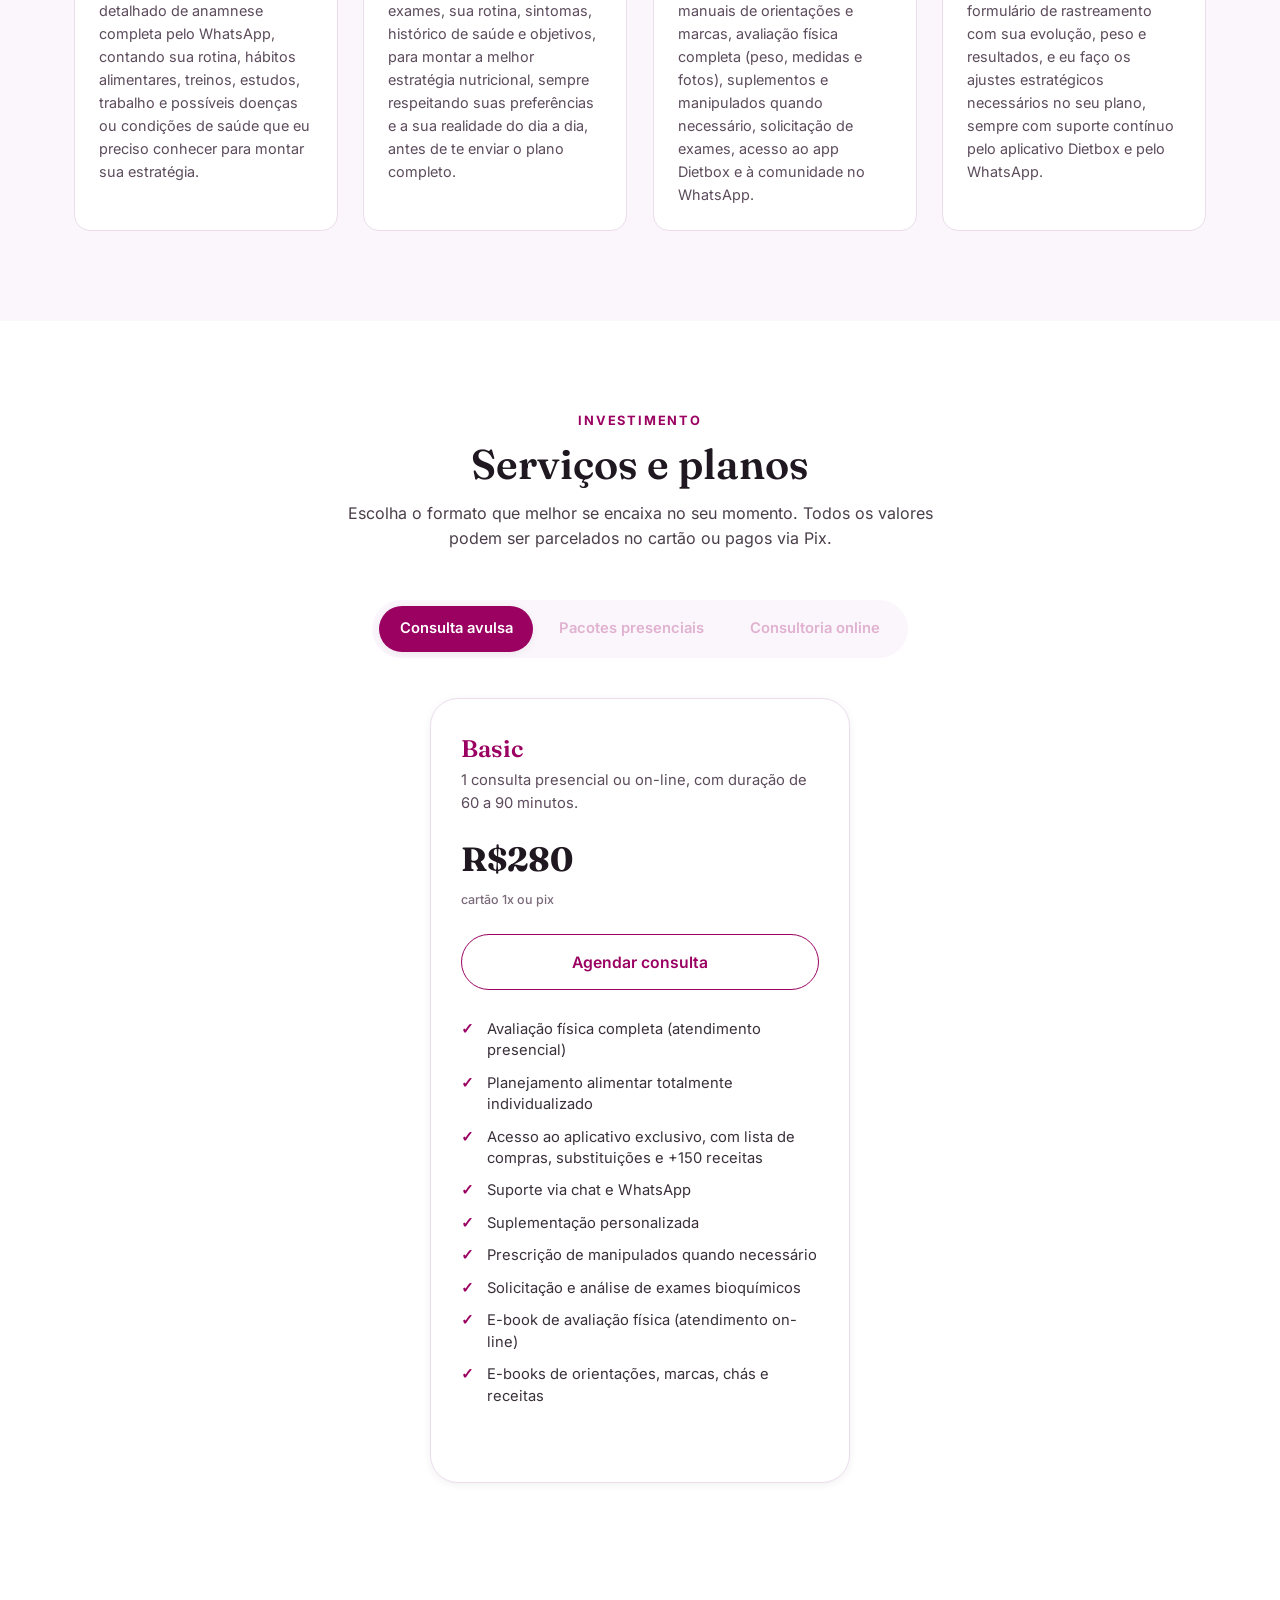
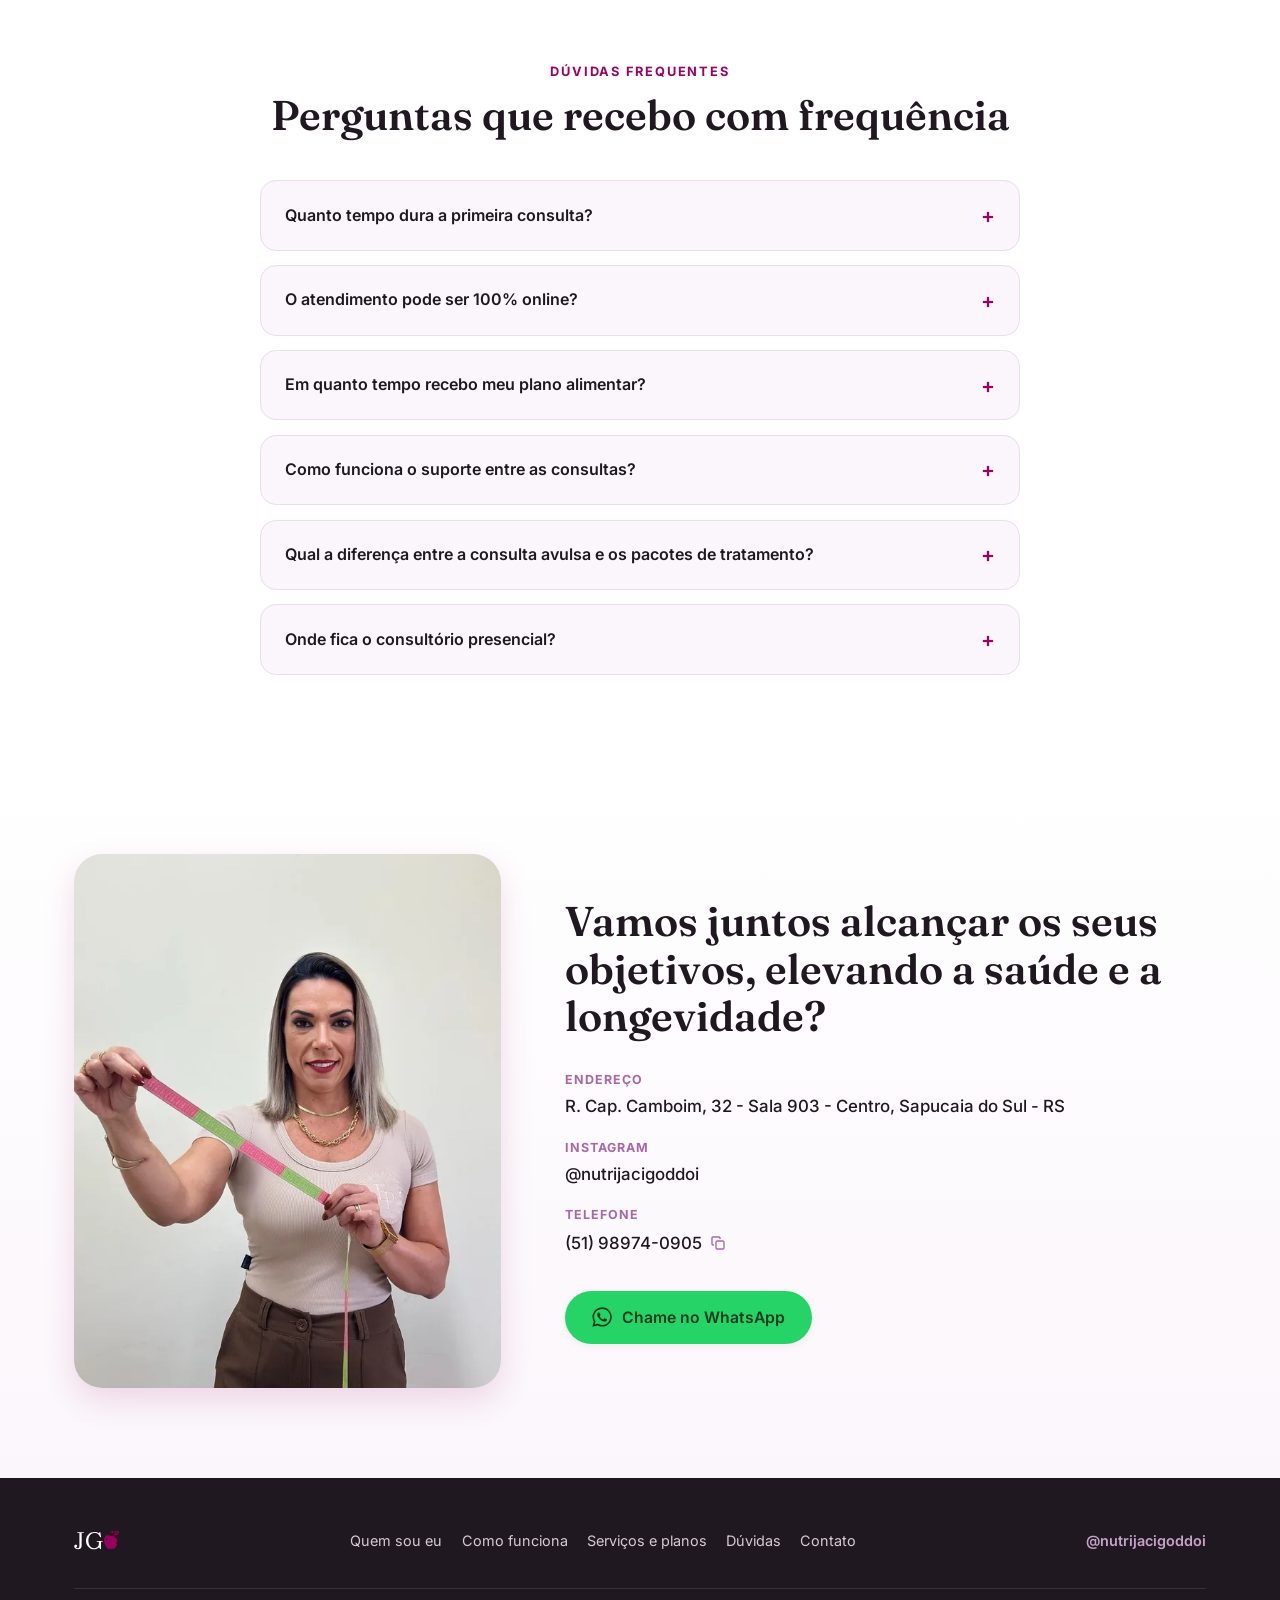
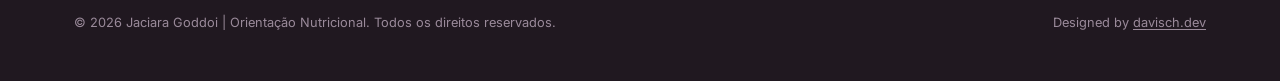
==== commit 38e127e0: "Troca logos do navbar e rodapé por versões SVG vetoriais Substitui os PNGs raster por SVGs com texto" ====
--- a/index.html
+++ b/index.html
@@ -160,7 +160,7 @@
   <header class="site-header" id="topo">
     <div class="container header-inner">
       <a href="#topo" class="logo" aria-label="Jaciara Goddoi - Página inicial">
-        <img src="assets/icons/logo-jaciara-goddoi-completa.png" alt="Jaciara Goddoi | Orientação Nutricional" width="206" height="38" class="logo-full">
+        <img src="assets/icons/logo-jaciara-goddoi-completa.svg" alt="Jaciara Goddoi | Orientação Nutricional" width="206" height="38" class="logo-full">
       </a>
 
       <button type="button" class="nav-toggle" id="navToggle" aria-expanded="false" aria-controls="primaryNav" aria-label="Abrir menu de navegação">
@@ -307,19 +307,19 @@
         <ol class="steps">
           <li>
             <div class="step-head"><span class="step-num">1</span><h3>Você envia</h3></div>
-            <p>Um formulário detalhado (anamnese completa) pelo WhatsApp.</p>
+            <p>Você envia um formulário detalhado de anamnese completa pelo WhatsApp, contando sua rotina, hábitos alimentares, treinos, estudos, trabalho e possíveis doenças ou condições de saúde que eu preciso conhecer para montar sua estratégia.</p>
           </li>
           <li>
             <div class="step-head"><span class="step-num">2</span><h3>Eu analiso</h3></div>
-            <p>Exames, rotina, sintomas, histórico e objetivos.</p>
+            <p>Analiso com atenção seus exames, sua rotina, sintomas, histórico de saúde e objetivos, para montar a melhor estratégia nutricional, sempre respeitando suas preferências e a sua realidade do dia a dia, antes de te enviar o plano completo.</p>
           </li>
           <li>
             <div class="step-head"><span class="step-num">3</span><h3>Você recebe</h3></div>
-            <p>Plano alimentar 100% individualizado, manual de orientações, de marcas e de avaliação física (peso, medidas e fotos), além de sugestão de suplementos e manipulados quando necessário, solicitação de exames, acesso ao app Dietbox e comunidade no WhatsApp.</p>
+            <p>Plano alimentar individualizado, manuais de orientações e marcas, avaliação física completa (peso, medidas e fotos), suplementos e manipulados quando necessário, solicitação de exames, acesso ao app Dietbox e à comunidade no WhatsApp.</p>
           </li>
           <li>
             <div class="step-head"><span class="step-num">4</span><h3>Acompanhamento mensal</h3></div>
-            <p>Formulário de rastreamento mensal e ajustes estratégicos no seu plano.</p>
+            <p>Todo mês você preenche um formulário de rastreamento com sua evolução, peso e resultados, e eu faço os ajustes estratégicos necessários no seu plano, sempre com suporte contínuo pelo aplicativo Dietbox e pelo WhatsApp.</p>
           </li>
         </ol>
       </div>
@@ -523,7 +523,7 @@
   <footer class="site-footer">
     <div class="container footer-inner">
       <div class="footer-brand">
-        <img src="assets/icons/logo-jg-reduzida-branca.png" alt="Jaciara Goddoi | Orientação Nutricional" width="47" height="30" class="logo-full">
+        <img src="assets/icons/logo-jg-reduzida-branca.svg" alt="Jaciara Goddoi | Orientação Nutricional" width="47" height="30" class="logo-full">
       </div>
 
       <nav aria-label="Links do rodapé">
@@ -540,7 +540,7 @@
 
       <div class="footer-bottom">
         <p class="footer-copy">&copy; <span id="anoAtual">2026</span> Jaciara Goddoi | Orientação Nutricional. Todos os direitos reservados.</p>
-        <p class="footer-credit">Designed by davisch.dev</p>
+        <p class="footer-credit">Designed by <a href="https://www.davisch.dev/" target="_blank" rel="noopener noreferrer">davisch.dev</a></p>
       </div>
     </div>
   </footer>
--- a/css/styles.css
+++ b/css/styles.css
@@ -566,9 +566,7 @@
   padding: 2.2rem 1.9rem;
   box-shadow: var(--shadow-sm);
   position: relative;
-  transition: transform 0.2s var(--ease), box-shadow 0.2s var(--ease);
-}
-.price-card:hover { transform: translateY(-4px); box-shadow: var(--shadow-md); }
+}
 .price-card--featured {
   background: linear-gradient(160deg, #fff 0%, #fdf3fa 100%);
   border-color: var(--color-primary);
@@ -649,6 +647,7 @@
    ========================================================= */
 .faq-list {
   max-width: 760px;
+  margin-top: 2.5rem;
   margin-inline: auto;
   display: flex;
   flex-direction: column;
@@ -814,6 +813,12 @@
   color: #9a8a9a;
   margin-left: auto;
 }
+.footer-credit a {
+  color: inherit;
+  text-decoration: underline;
+  text-underline-offset: 2px;
+}
+.footer-credit a:hover { color: #e7dee7; }
 
 /* =========================================================
    Botões flutuantes (voltar ao topo + WhatsApp)
@@ -935,4 +940,19 @@
   .hero-actions .btn { justify-content: center; }
   .whatsapp-fab { width: 52px; height: 52px; right: 1rem; bottom: 1rem; }
   .scrolltop-fab { width: 52px; height: 52px; right: 1rem; bottom: calc(1rem + 52px + 0.6rem); }
-}
+
+  .tab-list {
+    width: 100%;
+    flex-wrap: nowrap;
+    gap: 0.2rem;
+    padding: 0.3rem;
+  }
+  .tab-btn {
+    flex: 1 1 0;
+    padding: 0.55rem 0.35rem;
+    font-size: 0.78rem;
+    line-height: 1.25;
+    white-space: normal;
+    text-align: center;
+  }
+}
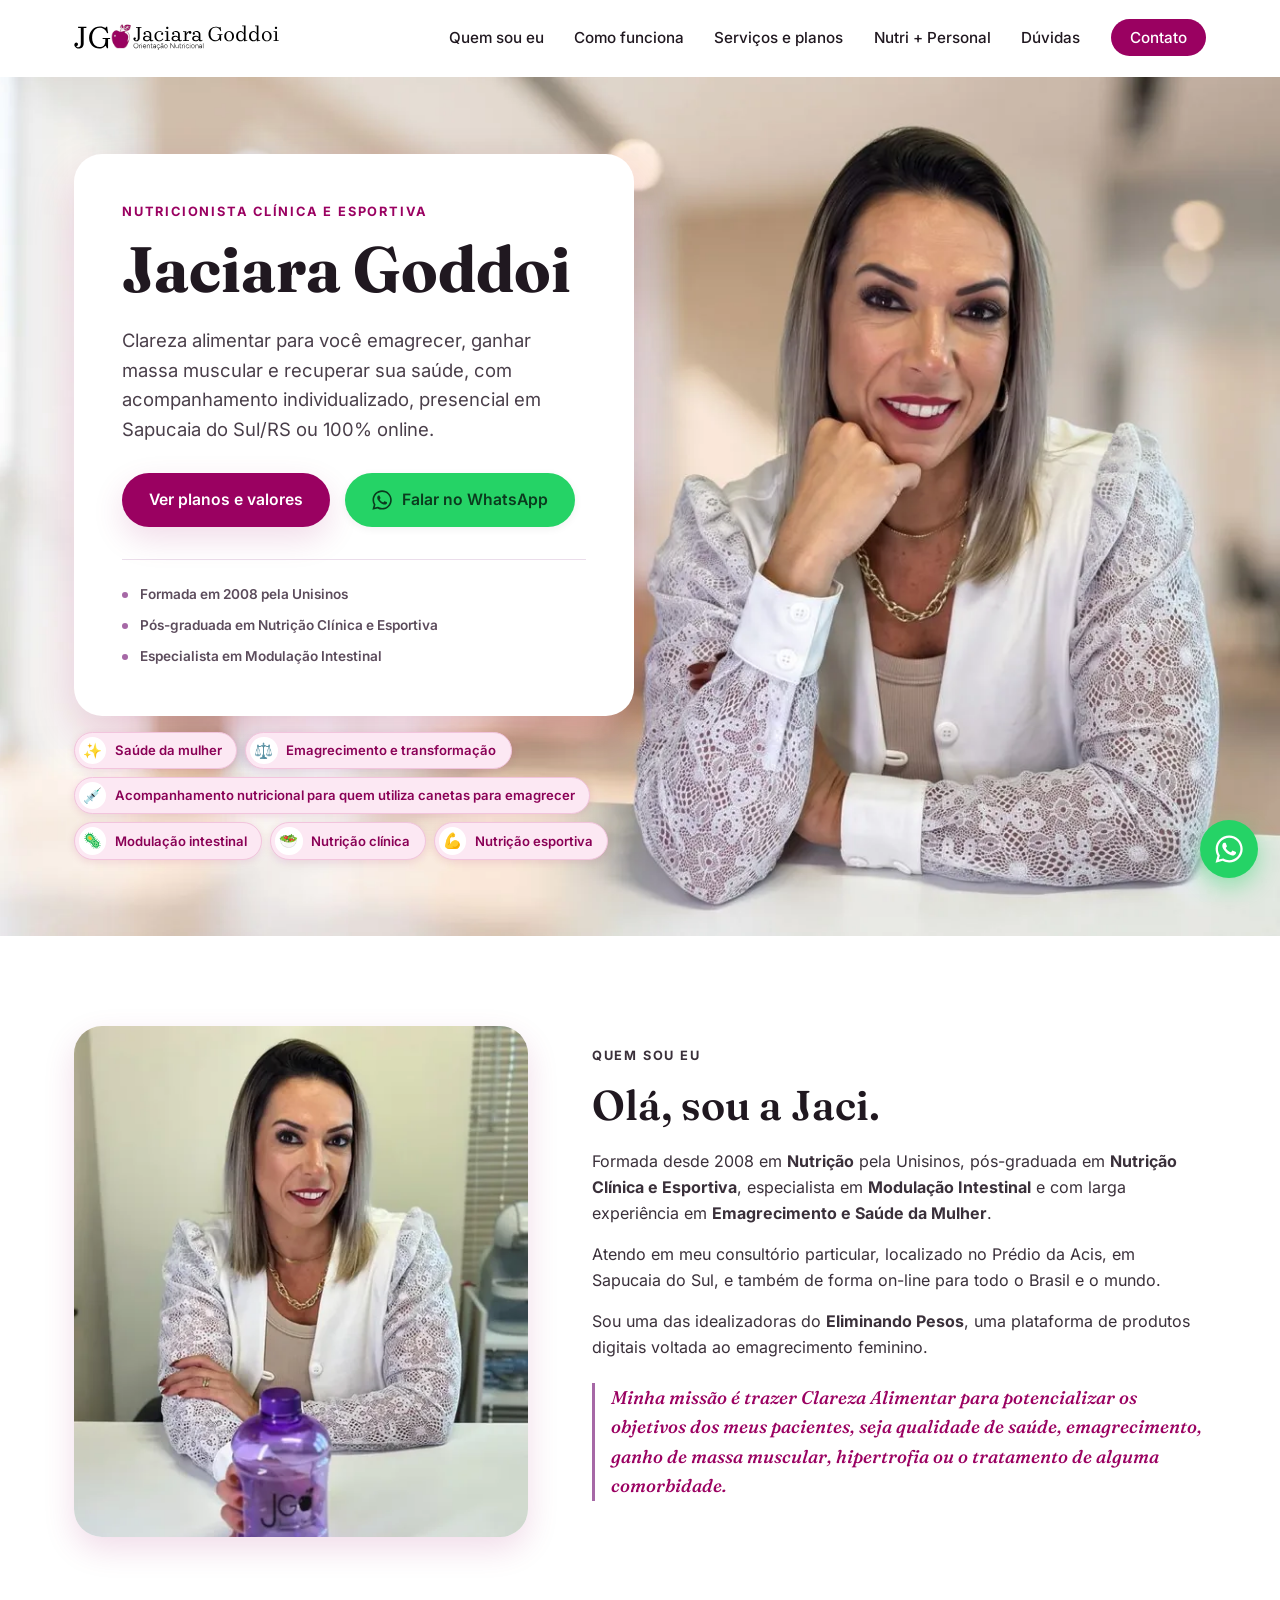
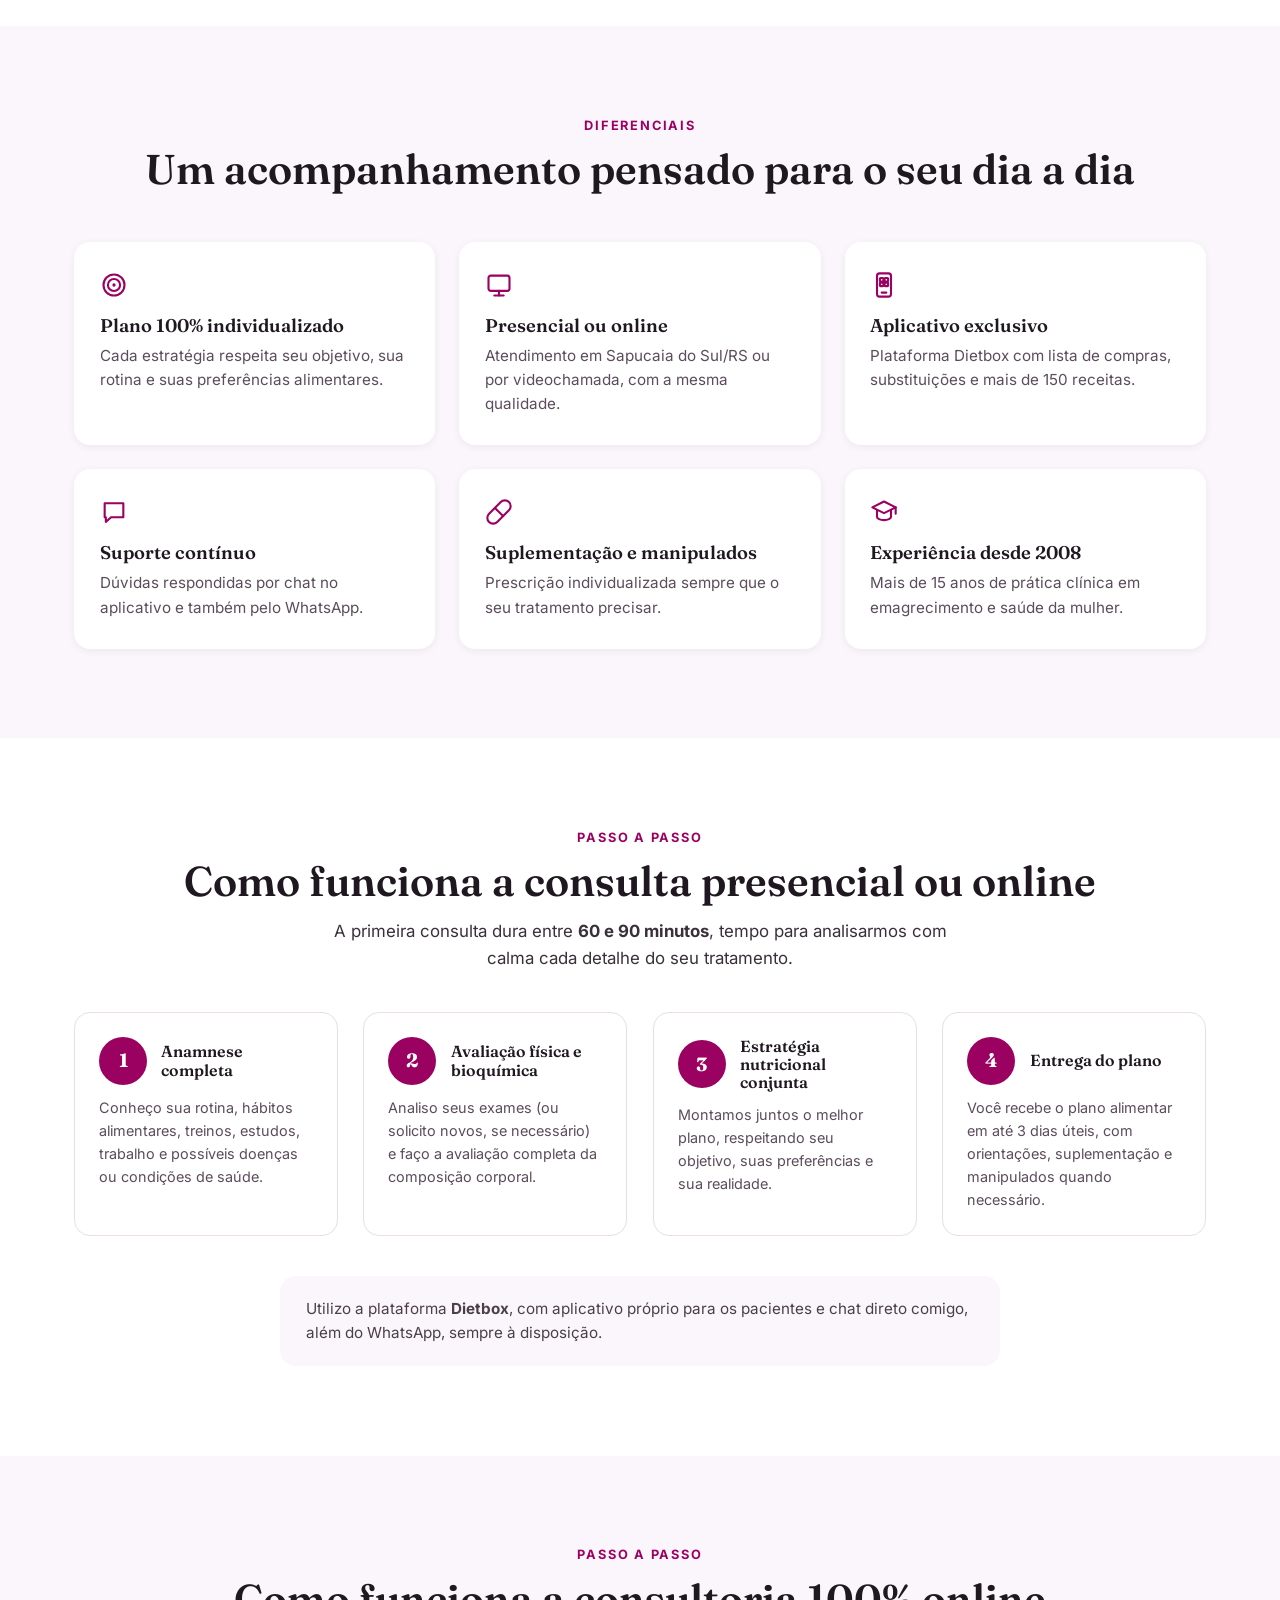
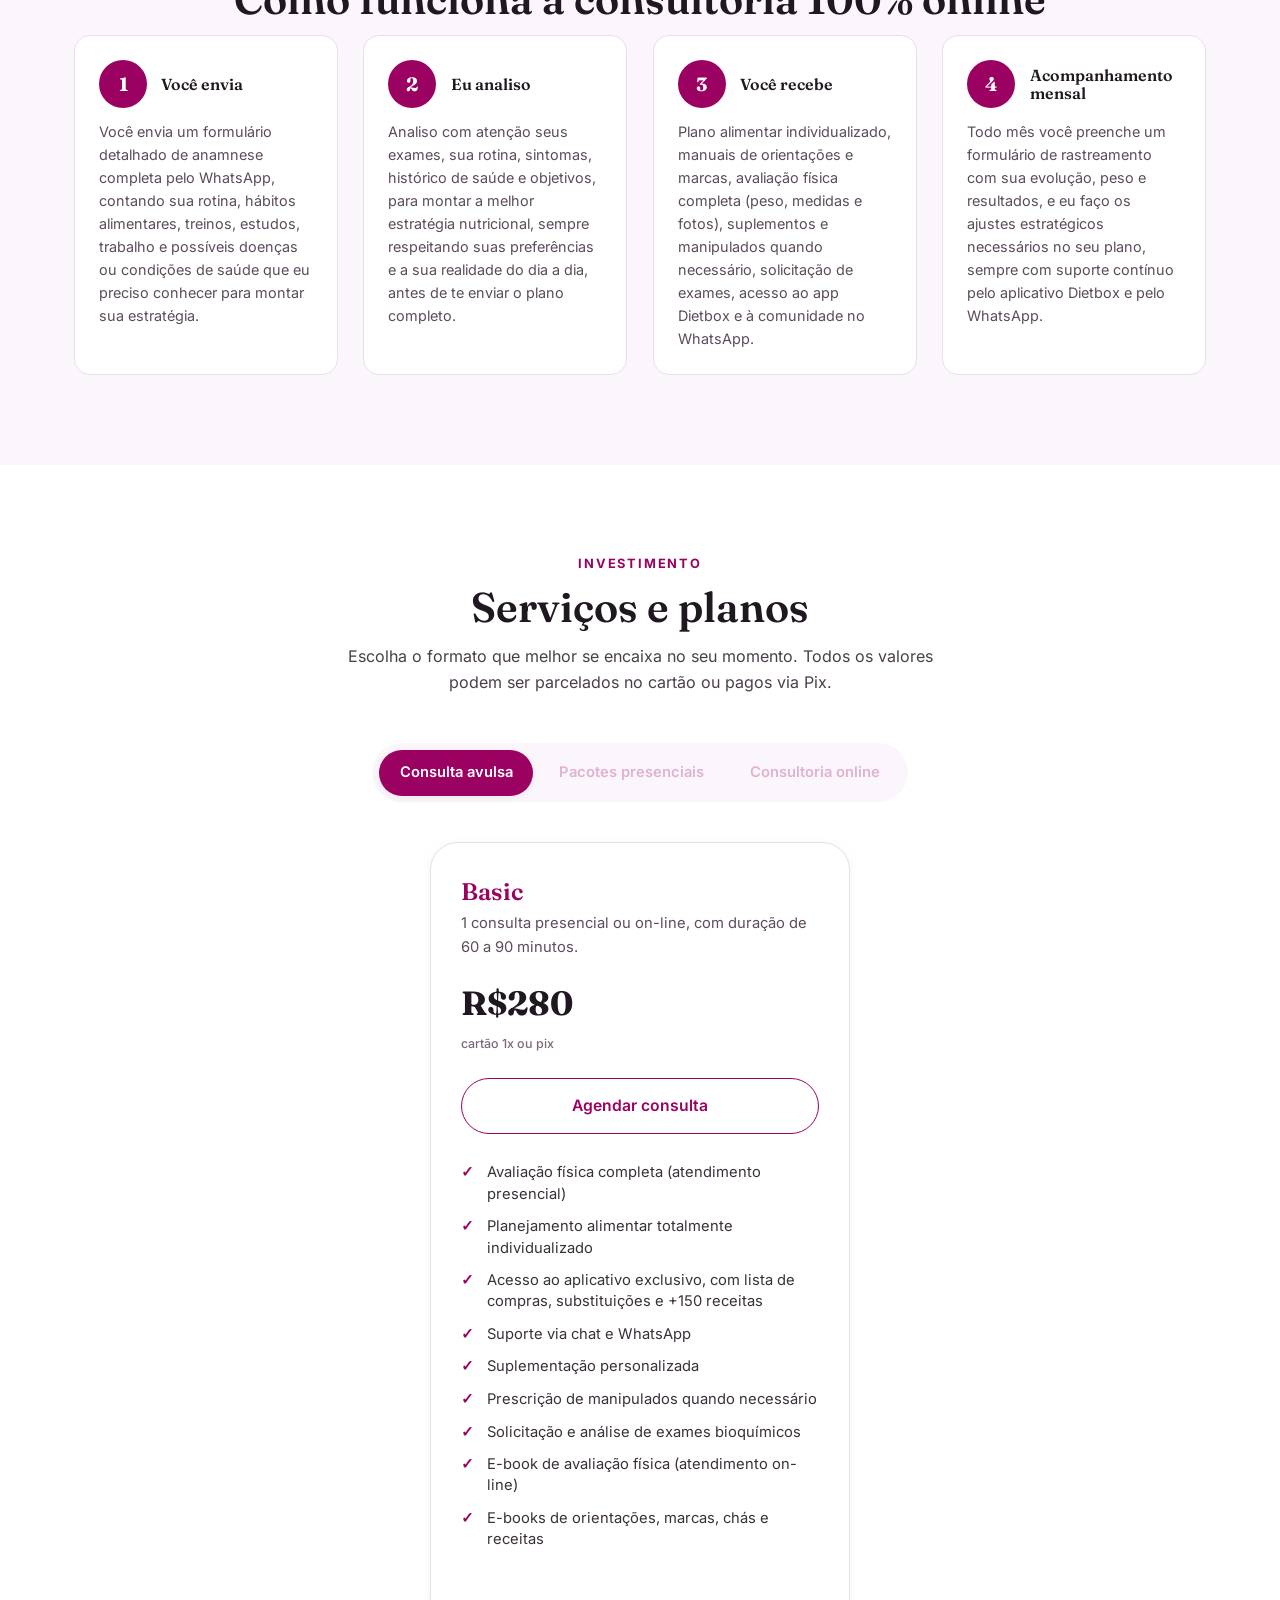
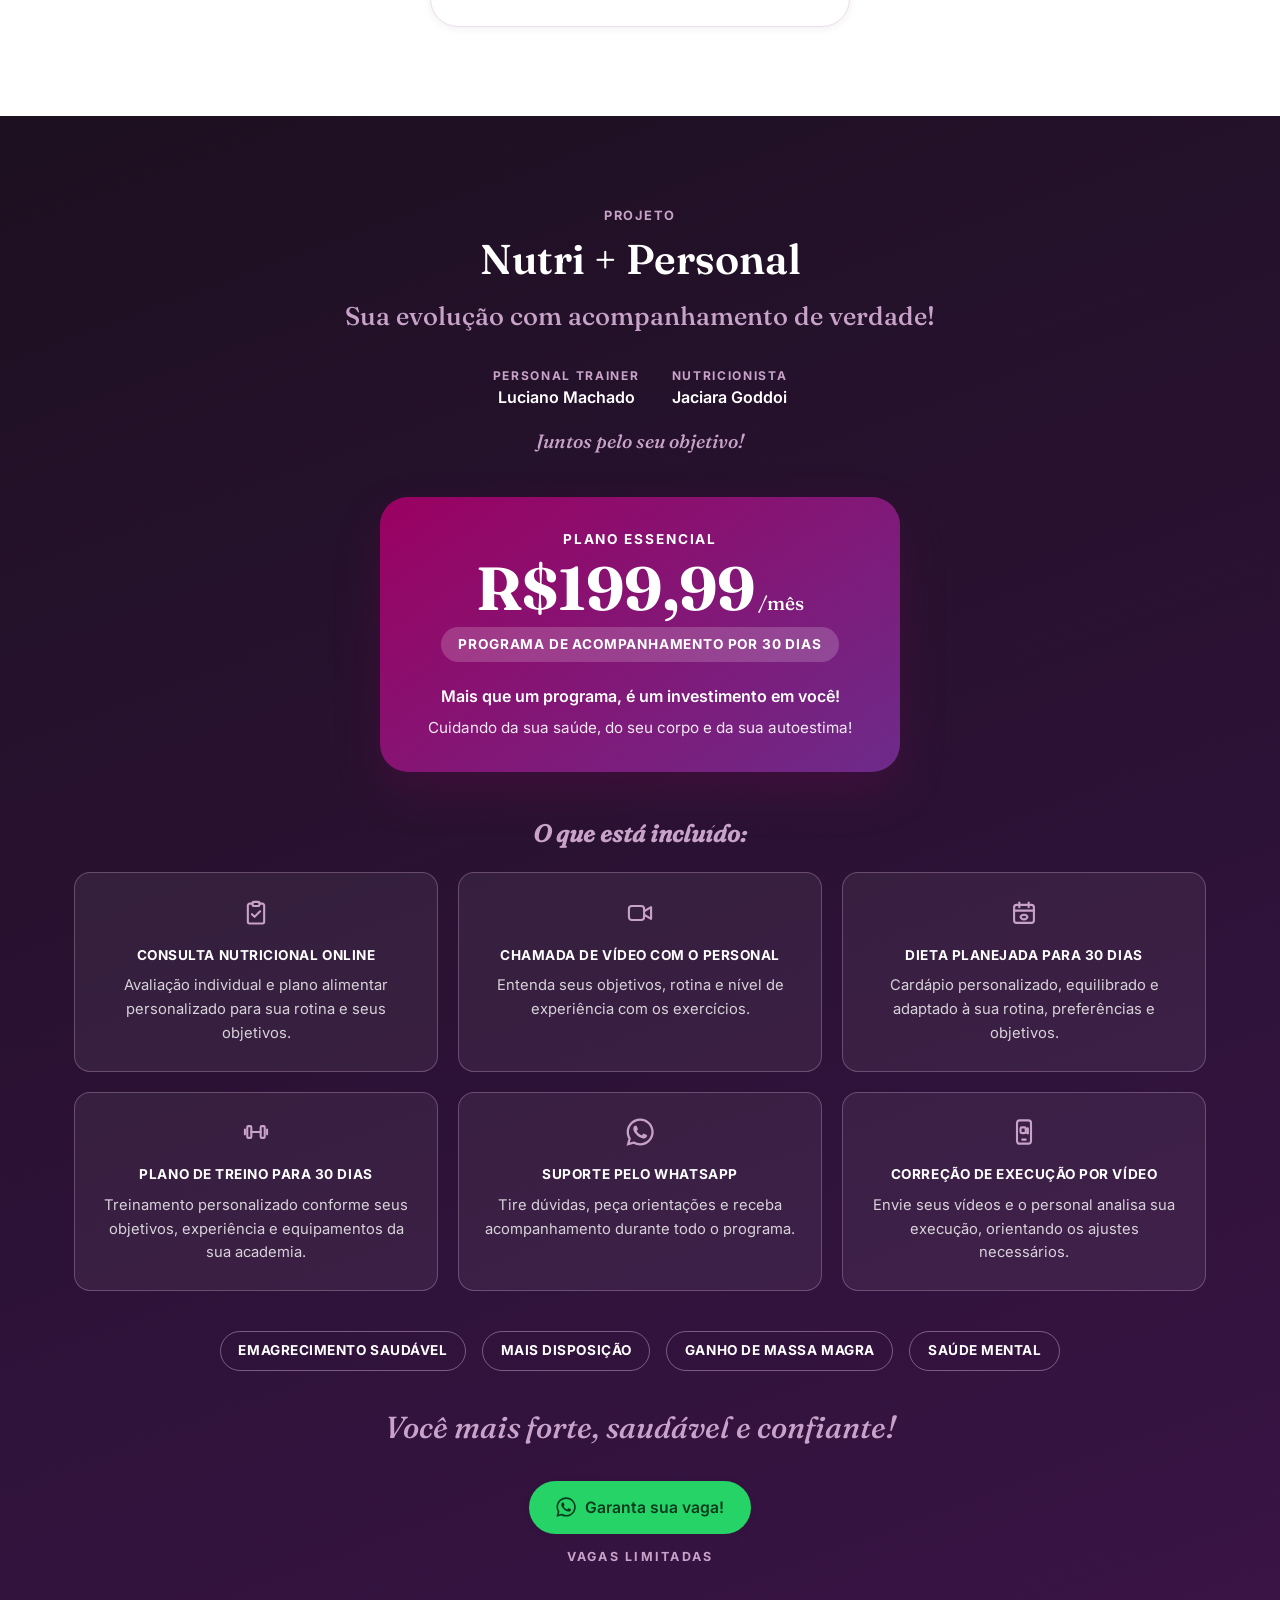
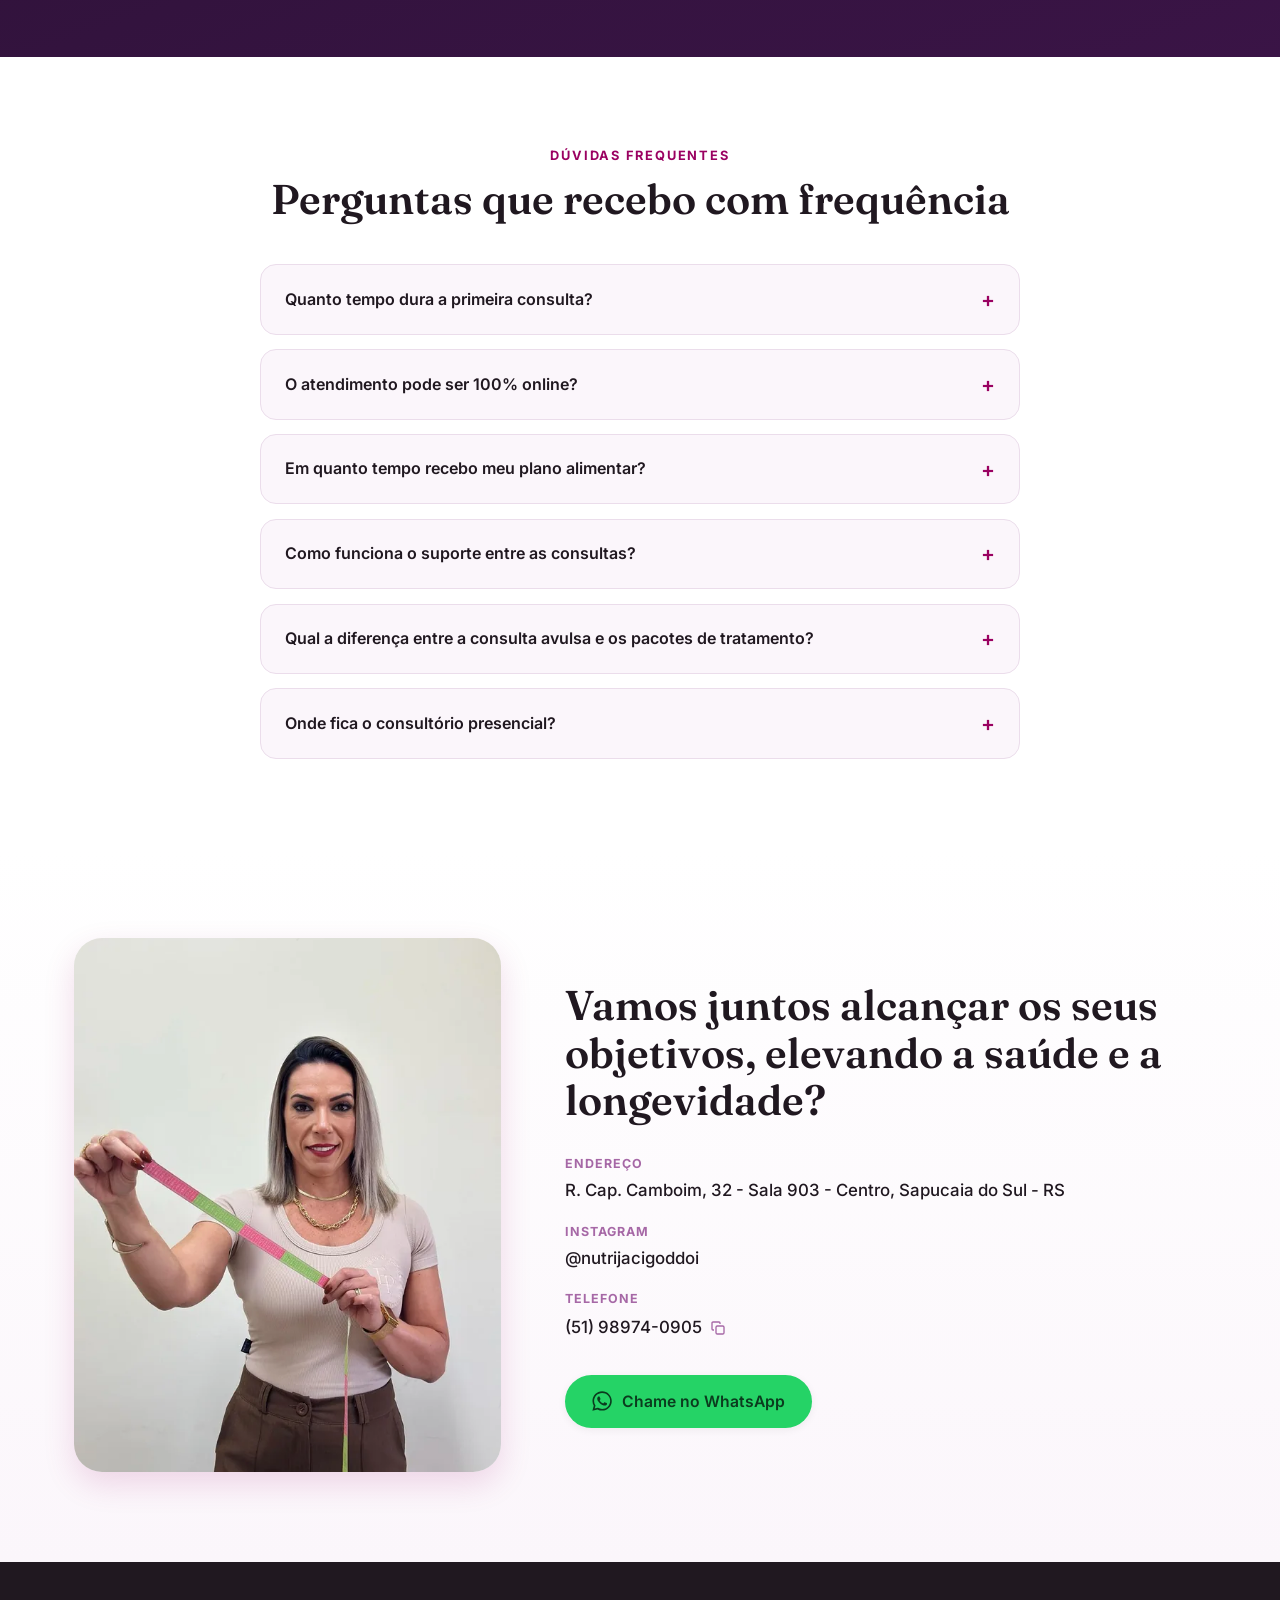
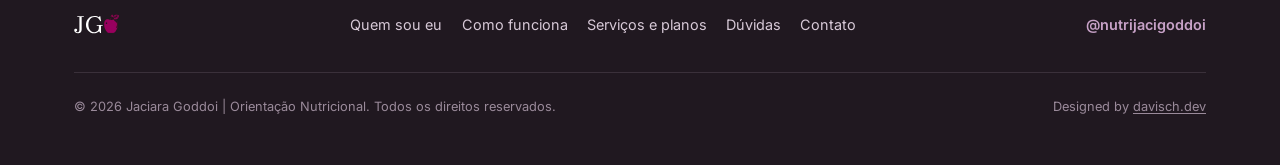
==== commit 86c57551: "feat: creates promotional section and adds some badges in the hero section" ====
--- a/index.html
+++ b/index.html
@@ -7,7 +7,7 @@
   <meta name="description" content="Nutricionista clínica e esportiva desde 2008 em Sapucaia do Sul/RS. Consultas presenciais ou 100% online, com plano alimentar individualizado.">
   <meta name="robots" content="index, follow">
   <meta name="author" content="Jaciara Goddoi">
-  <link rel="canonical" href="https://www.nutrijaciaragoddoi.com.br/">
+  <link rel="canonical" href="https://www.nutrijacigodoi.com.br/">
   <link rel="alternate" type="text/markdown" href="/llms.txt" title="Informações estruturadas para IA (LLMs)">
 
   <!-- Open Graph / Facebook / LinkedIn -->
@@ -16,14 +16,14 @@
   <meta property="og:site_name" content="Jaciara Goddoi | Orientação Nutricional">
   <meta property="og:title" content="Jaciara Goddoi | Nutricionista Clínica e Esportiva">
   <meta property="og:description" content="Clareza alimentar para emagrecer, ganhar massa muscular e recuperar sua saúde. Atendimento presencial em Sapucaia do Sul/RS ou 100% online.">
-  <meta property="og:url" content="https://www.nutrijaciaragoddoi.com.br/">
-  <meta property="og:image" content="assets/img/foto-jaci-hero.jpeg">
+  <meta property="og:url" content="https://www.nutrijacigodoi.com.br/">
+  <meta property="og:image" content="https://www.nutrijacigodoi.com.br/assets/img/foto-jaci-hero.jpeg">
 
   <!-- Twitter / X -->
   <meta name="twitter:card" content="summary_large_image">
   <meta name="twitter:title" content="Jaciara Goddoi | Nutricionista Clínica e Esportiva">
   <meta name="twitter:description" content="Clareza alimentar para emagrecer, ganhar massa muscular e recuperar sua saúde. Presencial em Sapucaia do Sul/RS ou 100% online.">
-  <meta name="twitter:image" content="assets/img/foto-jaci-hero.jpeg">
+  <meta name="twitter:image" content="https://www.nutrijacigodoi.com.br/assets/img/foto-jaci-hero.jpeg">
 
   <meta name="theme-color" content="#9A0161">
 
@@ -45,10 +45,10 @@
     "@graph": [
       {
         "@type": "MedicalBusiness",
-        "@id": "https://www.nutrijaciaragoddoi.com.br/#negocio",
+        "@id": "https://www.nutrijacigodoi.com.br/#negocio",
         "name": "Jaciara Goddoi - Orientação Nutricional",
-        "image": "https://www.nutrijaciaragoddoi.com.br/assets/img/foto-jaci-hero.jpeg",
-        "url": "https://www.nutrijaciaragoddoi.com.br/",
+        "image": "https://www.nutrijacigodoi.com.br/assets/img/foto-jaci-hero.jpeg",
+        "url": "https://www.nutrijacigodoi.com.br/",
         "telephone": "+5551989740905",
         "priceRange": "R$280 - R$2200",
         "address": {
@@ -63,10 +63,10 @@
       },
       {
         "@type": "Person",
-        "@id": "https://www.nutrijaciaragoddoi.com.br/#jaciara",
+        "@id": "https://www.nutrijacigodoi.com.br/#jaciara",
         "name": "Jaciara Goddoi",
         "jobTitle": "Nutricionista Clínica e Esportiva",
-        "worksFor": { "@id": "https://www.nutrijaciaragoddoi.com.br/#negocio" },
+        "worksFor": { "@id": "https://www.nutrijacigodoi.com.br/#negocio" },
         "alumniOf": "Unisinos",
         "sameAs": ["https://www.instagram.com/nutrijacigoddoi/"]
       },
@@ -151,6 +151,35 @@
       <path d="M6 10.5V16c0 1.66 2.69 3 6 3s6-1.34 6-3v-5.5"/>
       <line x1="22" y1="8" x2="22" y2="13.5"/>
     </symbol>
+    <symbol id="icon-clipboard" viewBox="0 0 24 24" fill="none" stroke="currentColor" stroke-width="1.8" stroke-linecap="round" stroke-linejoin="round">
+      <path d="M9 4H6.5A1.5 1.5 0 0 0 5 5.5v14A1.5 1.5 0 0 0 6.5 21h11a1.5 1.5 0 0 0 1.5-1.5v-14A1.5 1.5 0 0 0 17.5 4H15"/>
+      <rect x="9" y="2.5" width="6" height="3.5" rx="1"/>
+      <path d="m8.5 13 2.3 2.3L15.5 10.5"/>
+    </symbol>
+    <symbol id="icon-video" viewBox="0 0 24 24" fill="none" stroke="currentColor" stroke-width="1.8" stroke-linecap="round" stroke-linejoin="round">
+      <rect x="2.5" y="6" width="13" height="12" rx="2.5"/>
+      <path d="m15.5 10.5 6-3.5v10l-6-3.5"/>
+    </symbol>
+    <symbol id="icon-calendar" viewBox="0 0 24 24" fill="none" stroke="currentColor" stroke-width="1.8" stroke-linecap="round" stroke-linejoin="round">
+      <rect x="3.5" y="5" width="17" height="15.5" rx="2.2"/>
+      <line x1="3.5" y1="10" x2="20.5" y2="10"/>
+      <line x1="8" y1="3" x2="8" y2="7"/>
+      <line x1="16" y1="3" x2="16" y2="7"/>
+      <path d="M9 15.5c.4-1.4 1.3-2 3-2 1.7 0 2.6.6 3 2-.4 1.4-1.3 2-3 2-1.7 0-2.6-.6-3-2Z"/>
+    </symbol>
+    <symbol id="icon-dumbbell" viewBox="0 0 24 24" fill="none" stroke="currentColor" stroke-width="1.8" stroke-linecap="round" stroke-linejoin="round">
+      <line x1="8" y1="12" x2="16" y2="12"/>
+      <rect x="4.5" y="7" width="3.5" height="10" rx="1"/>
+      <rect x="16" y="7" width="3.5" height="10" rx="1"/>
+      <line x1="2.5" y1="10" x2="2.5" y2="14"/>
+      <line x1="21.5" y1="10" x2="21.5" y2="14"/>
+    </symbol>
+    <symbol id="icon-phone-video" viewBox="0 0 24 24" fill="none" stroke="currentColor" stroke-width="1.8" stroke-linecap="round" stroke-linejoin="round">
+      <rect x="6" y="2" width="12" height="20" rx="2.2"/>
+      <rect x="9" y="8" width="4.5" height="5" rx="1.2"/>
+      <path d="m13.5 9.8 1.8-1v4.4l-1.8-1"/>
+      <line x1="10.5" y1="18.5" x2="13.5" y2="18.5"/>
+    </symbol>
     <symbol id="icon-arrow-up" viewBox="0 0 24 24" fill="none" stroke="currentColor" stroke-width="2" stroke-linecap="round" stroke-linejoin="round">
       <line x1="12" y1="19" x2="12" y2="5"/>
       <path d="m6 11 6-6 6 6"/>
@@ -172,6 +201,7 @@
           <li><a href="#sobre">Quem sou eu</a></li>
           <li><a href="#como-funciona">Como funciona</a></li>
           <li><a href="#servicos">Serviços e planos</a></li>
+          <li><a href="#nutri-personal">Nutri + Personal</a></li>
           <li><a href="#faq">Dúvidas</a></li>
           <li><a href="#contato" class="nav-cta">Contato</a></li>
         </ul>
@@ -204,6 +234,14 @@
           </ul>
         </div>
 
+        <ul class="hero-badges" aria-label="Áreas de atuação">
+          <li><span aria-hidden="true">✨</span> Saúde da mulher</li>
+          <li><span aria-hidden="true">⚖️</span> Emagrecimento e transformação</li>
+          <li><span aria-hidden="true">💉</span> Acompanhamento nutricional para quem utiliza canetas para emagrecer</li>
+          <li><span aria-hidden="true">🦠</span> Modulação intestinal</li>
+          <li><span aria-hidden="true">🥗</span> Nutrição clínica</li>
+          <li><span aria-hidden="true">💪</span> Nutrição esportiva</li>
+        </ul>
       </div>
       <div class="hero-media" aria-hidden="true">
         <picture>
@@ -217,7 +255,7 @@
     <section id="sobre" class="section about">
       <div class="container about-grid">
         <div class="about-media">
-          <img src="assets/img/jaci-about-me.webp" alt="Jaciara Goddoi em seu consultório particular no Centro de Sapucaia do Sul" width="600" height="800" loading="lazy" decoding="async">
+          <img src="assets/img/jaci-about-me.webp" srcset="assets/img/jaci-about-me-480.webp 480w, assets/img/jaci-about-me.webp 600w" sizes="(max-width: 960px) 420px, 452px" alt="Jaciara Goddoi em seu consultório particular no Centro de Sapucaia do Sul" width="600" height="800" loading="lazy" decoding="async">
         </div>
         <div class="about-copy">
           <p class="eyebrow">Quem sou eu</p>
@@ -446,6 +484,80 @@
       </div>
     </section>
 
+    <!-- PROJETO NUTRI + PERSONAL -->
+    <section id="nutri-personal" class="section nutri-personal" aria-labelledby="nutri-personal-title">
+      <div class="container">
+        <p class="eyebrow center">Projeto</p>
+        <h2 class="center" id="nutri-personal-title">Nutri + Personal</h2>
+        <p class="np-tagline">Sua evolução com acompanhamento de verdade!</p>
+
+        <ul class="np-team" aria-label="Profissionais do projeto">
+          <li><span>Personal Trainer</span> Luciano Machado</li>
+          <li><span>Nutricionista</span> Jaciara Goddoi</li>
+        </ul>
+        <p class="np-motto">Juntos pelo seu objetivo!</p>
+
+        <div class="np-plan">
+          <p class="np-plan-name">Plano Essencial</p>
+          <p class="np-plan-price">R$199,99<span>/mês</span></p>
+          <p class="np-plan-duration">Programa de acompanhamento por 30 dias</p>
+          <p class="np-plan-note">Mais que um programa, é um investimento em você!</p>
+          <p class="np-plan-care">Cuidando da sua saúde, do seu corpo e da sua autoestima!</p>
+        </div>
+
+        <h3 class="np-included-title">O que está incluído:</h3>
+        <ul class="np-included">
+            <li class="np-item">
+              <svg class="np-item-icon" width="28" height="28" aria-hidden="true" focusable="false"><use href="#icon-clipboard"></use></svg>
+              <h4>Consulta nutricional online</h4>
+              <p>Avaliação individual e plano alimentar personalizado para sua rotina e seus objetivos.</p>
+            </li>
+            <li class="np-item">
+              <svg class="np-item-icon" width="28" height="28" aria-hidden="true" focusable="false"><use href="#icon-video"></use></svg>
+              <h4>Chamada de vídeo com o personal</h4>
+              <p>Entenda seus objetivos, rotina e nível de experiência com os exercícios.</p>
+            </li>
+            <li class="np-item">
+              <svg class="np-item-icon" width="28" height="28" aria-hidden="true" focusable="false"><use href="#icon-calendar"></use></svg>
+              <h4>Dieta planejada para 30 dias</h4>
+              <p>Cardápio personalizado, equilibrado e adaptado à sua rotina, preferências e objetivos.</p>
+            </li>
+            <li class="np-item">
+              <svg class="np-item-icon" width="28" height="28" aria-hidden="true" focusable="false"><use href="#icon-dumbbell"></use></svg>
+              <h4>Plano de treino para 30 dias</h4>
+              <p>Treinamento personalizado conforme seus objetivos, experiência e equipamentos da sua academia.</p>
+            </li>
+            <li class="np-item">
+              <svg class="np-item-icon" width="28" height="28" aria-hidden="true" focusable="false"><use href="#icon-whatsapp"></use></svg>
+              <h4>Suporte pelo WhatsApp</h4>
+              <p>Tire dúvidas, peça orientações e receba acompanhamento durante todo o programa.</p>
+            </li>
+            <li class="np-item">
+              <svg class="np-item-icon" width="28" height="28" aria-hidden="true" focusable="false"><use href="#icon-phone-video"></use></svg>
+              <h4>Correção de execução por vídeo</h4>
+              <p>Envie seus vídeos e o personal analisa sua execução, orientando os ajustes necessários.</p>
+            </li>
+        </ul>
+
+        <ul class="np-benefits" aria-label="Resultados do programa">
+          <li>Emagrecimento saudável</li>
+          <li>Mais disposição</li>
+          <li>Ganho de massa magra</li>
+          <li>Saúde mental</li>
+        </ul>
+
+        <p class="np-closing">Você mais forte, saudável e confiante!</p>
+
+        <div class="np-cta">
+          <a href="https://wa.me/5551989740905?text=Ol%C3%A1%2C%20Jaciara!%20Quero%20garantir%20minha%20vaga%20no%20Projeto%20Nutri%20%2B%20Personal." class="btn btn-whatsapp" target="_blank" rel="noopener noreferrer" aria-label="Garanta sua vaga no Projeto Nutri + Personal pelo WhatsApp (abre em nova aba)">
+            <svg class="icon" width="20" height="20" aria-hidden="true" focusable="false"><use href="#icon-whatsapp"></use></svg>
+            Garanta sua vaga!
+          </a>
+          <p class="np-limited">Vagas limitadas</p>
+        </div>
+      </div>
+    </section>
+
     <!-- FAQ -->
     <section id="faq" class="section faq">
       <div class="container">
--- a/css/styles.css
+++ b/css/styles.css
@@ -1,5 +1,5 @@
 /* =========================================================
-   Jaciara Godoi — Orientação Nutricional
+   Jaciara Goddoi — Orientação Nutricional
    Fontes: hospedadas localmente (subset latin) em vez do
    <link> do Google Fonts — elimina a viagem extra até
    fonts.googleapis.com/fonts.gstatic.com antes do download
@@ -71,7 +71,7 @@
 }
 
 /* =========================================================
-   Jaciara Godoi — Orientação Nutricional
+   Jaciara Goddoi — Orientação Nutricional
    Design tokens
    ========================================================= */
 :root {
@@ -384,8 +384,8 @@
 }
 .hero-credentials {
   display: flex;
-  flex-wrap: wrap;
-  gap: 0.6rem 1.2rem;
+  flex-direction: column;
+  gap: 0.6rem;
   padding-top: 1.5rem;
   border-top: 1px solid var(--color-border);
 }
@@ -404,6 +404,39 @@
   width: 6px; height: 6px;
   border-radius: 50%;
   background: var(--color-secondary);
+}
+/* Badges de áreas de atuação: abaixo do card, alinhadas à sua largura */
+.hero-badges {
+  display: flex;
+  flex-wrap: wrap;
+  gap: 0.5rem;
+  max-width: 560px;
+  margin-top: 1rem;
+}
+.hero-badges li {
+  display: inline-flex;
+  align-items: center;
+  gap: 0.55rem;
+  padding: 0.25rem 0.9rem 0.25rem 0.25rem;
+  background: #FCE8F3;
+  border: 1px solid #F2C4DD;
+  border-radius: 999px;
+  box-shadow: 0 2px 8px rgba(154, 1, 97, 0.12);
+  font-size: 0.82rem;
+  font-weight: 600;
+  line-height: 1.3;
+  color: #8A0156;
+}
+.hero-badges li span {
+  flex: none;
+  display: grid;
+  place-items: center;
+  width: 1.7rem;
+  height: 1.7rem;
+  background: #fff;
+  border-radius: 50%;
+  font-size: 0.95rem;
+  line-height: 1;
 }
 /* =========================================================
    Sobre
@@ -643,6 +676,143 @@
 .price-card .btn { justify-content: center; width: 100%; margin-bottom: 1.8rem; }
 
 /* =========================================================
+   Projeto Nutri + Personal
+   ========================================================= */
+.nutri-personal {
+  background: linear-gradient(160deg, #1d1020 0%, #2c1236 55%, #3a1446 100%);
+  color: #fff;
+}
+.nutri-personal .eyebrow { color: var(--color-light); }
+.nutri-personal h2 { color: #fff; }
+.np-tagline {
+  text-align: center;
+  font-family: var(--font-display);
+  font-size: clamp(1.15rem, 1.6vw + 0.7rem, 1.6rem);
+  color: var(--color-light);
+  margin-bottom: 1.8rem;
+}
+.np-team {
+  display: flex;
+  flex-wrap: wrap;
+  justify-content: center;
+  gap: 0.75rem 2rem;
+  margin-bottom: 1rem;
+}
+.np-team li { font-weight: 600; text-align: center; }
+.np-team li span {
+  display: block;
+  font-size: 0.75rem;
+  letter-spacing: 0.14em;
+  text-transform: uppercase;
+  color: var(--color-light);
+  font-weight: 700;
+}
+.np-motto {
+  text-align: center;
+  font-family: var(--font-display);
+  font-style: italic;
+  font-size: 1.2rem;
+  color: var(--color-light);
+  margin-bottom: 2.5rem;
+}
+.np-plan {
+  max-width: 520px;
+  margin: 0 auto 3rem;
+  padding: 2rem 1.75rem;
+  text-align: center;
+  background: linear-gradient(145deg, var(--color-primary) 0%, #6d2b8a 100%);
+  border-radius: var(--radius-lg);
+  box-shadow: var(--shadow-lg);
+}
+.np-plan-name {
+  font-size: 0.85rem;
+  font-weight: 700;
+  letter-spacing: 0.14em;
+  text-transform: uppercase;
+}
+.np-plan-price {
+  font-family: var(--font-display);
+  font-size: clamp(2.8rem, 6vw, 3.8rem);
+  font-weight: 700;
+  line-height: 1.1;
+  margin-block: 0.3rem;
+}
+.np-plan-price span { font-size: 1.2rem; font-weight: 500; margin-left: 0.15em; }
+.np-plan-duration {
+  display: inline-block;
+  padding: 0.4rem 1.1rem;
+  border-radius: 999px;
+  background: rgba(255, 255, 255, 0.18);
+  font-size: 0.85rem;
+  font-weight: 700;
+  letter-spacing: 0.06em;
+  text-transform: uppercase;
+}
+.np-plan-note { margin-top: 1.4rem; font-weight: 600; }
+.np-plan-care { margin-top: 0.4rem; font-size: 0.95rem; opacity: 0.9; }
+.np-included-title {
+  text-align: center;
+  color: var(--color-light);
+  font-style: italic;
+  font-size: 1.5rem;
+  margin-bottom: 1.5rem;
+}
+.np-included {
+  display: grid;
+  grid-template-columns: repeat(3, 1fr);
+  gap: 1.25rem;
+}
+.np-item {
+  padding: 1.6rem 1.4rem;
+  text-align: center;
+  background: rgba(255, 255, 255, 0.06);
+  border: 1px solid rgba(200, 162, 200, 0.35);
+  border-radius: var(--radius-md);
+}
+.np-item-icon { display: block; margin: 0 auto 0.9rem; color: var(--color-light); }
+.np-item h4 {
+  font-size: 0.85rem;
+  font-weight: 700;
+  letter-spacing: 0.04em;
+  text-transform: uppercase;
+  margin-bottom: 0.5rem;
+}
+.np-item p { font-size: 0.92rem; color: rgba(255, 255, 255, 0.8); }
+.np-benefits {
+  display: flex;
+  flex-wrap: wrap;
+  justify-content: center;
+  gap: 0.75rem 1rem;
+  margin-block: 2.5rem 2rem;
+}
+.np-benefits li {
+  padding: 0.5rem 1.1rem;
+  border: 1px solid rgba(200, 162, 200, 0.5);
+  border-radius: 999px;
+  font-size: 0.85rem;
+  font-weight: 700;
+  letter-spacing: 0.04em;
+  text-transform: uppercase;
+}
+.np-closing {
+  text-align: center;
+  font-family: var(--font-display);
+  font-style: italic;
+  font-size: clamp(1.3rem, 2vw + 0.8rem, 1.9rem);
+  color: var(--color-light);
+  margin-bottom: 1.8rem;
+}
+.np-cta { text-align: center; }
+.np-limited {
+  margin-top: 0.8rem;
+  font-size: 0.78rem;
+  font-weight: 700;
+  letter-spacing: 0.18em;
+  text-transform: uppercase;
+  color: var(--color-light);
+}
+
+/* =========================================================
    FAQ
    ========================================================= */
 .faq-list {
@@ -883,6 +1053,15 @@
 /* =========================================================
    Responsivo
    ========================================================= */
+@media (max-width: 1100px) {
+  .primary-nav ul { gap: 1.2rem; }
+}
+
+@media (min-width: 961px) and (max-width: 1040px) {
+  .primary-nav ul { gap: 0.9rem; }
+  .primary-nav a { font-size: 0.88rem; }
+}
+
 @media (max-width: 960px) {
   .hero { display: flex; flex-direction: column; min-height: 0; padding-block: 0; }
   .hero-media { position: relative; inset: auto; order: -1; aspect-ratio: 4 / 3; }
@@ -892,19 +1071,17 @@
     box-shadow: none;
     max-width: none;
     padding-block: clamp(1.75rem, 6vw, 2.5rem);
-    padding-inline: 0;
+    padding-inline: 1.5rem;
   }
+  .hero-badges { max-width: none; margin-top: 0; padding: 0.25rem 1.5rem clamp(1.75rem, 6vw, 2.5rem); }
   .about-grid { grid-template-columns: 1fr; }
   .about-media { max-width: 420px; margin-inline: auto; }
   .benefits-grid { grid-template-columns: repeat(2, 1fr); }
+  .np-included { grid-template-columns: repeat(2, 1fr); }
   .contact-grid { grid-template-columns: 1fr; }
   .contact-media { order: -1; max-width: 380px; margin-inline: auto; }
   .pricing-grid,
   .pricing-grid--duo { grid-template-columns: 1fr; max-width: 460px; margin-inline: auto; }
-}
-
-@media (max-width: 760px) {
-  :root { --header-h: 68px; }
 
   .nav-toggle { display: flex; }
 
@@ -928,9 +1105,14 @@
   .primary-nav.is-open { transform: translateX(0); }
   .primary-nav ul { flex-direction: column; align-items: flex-start; gap: 1.4rem; }
   .primary-nav .nav-cta { width: 100%; text-align: center; }
+}
+
+@media (max-width: 760px) {
+  :root { --header-h: 68px; }
 
   .steps { grid-template-columns: 1fr; }
   .benefits-grid { grid-template-columns: 1fr; }
+  .np-included { grid-template-columns: 1fr; }
 }
 
 @media (max-width: 520px) {
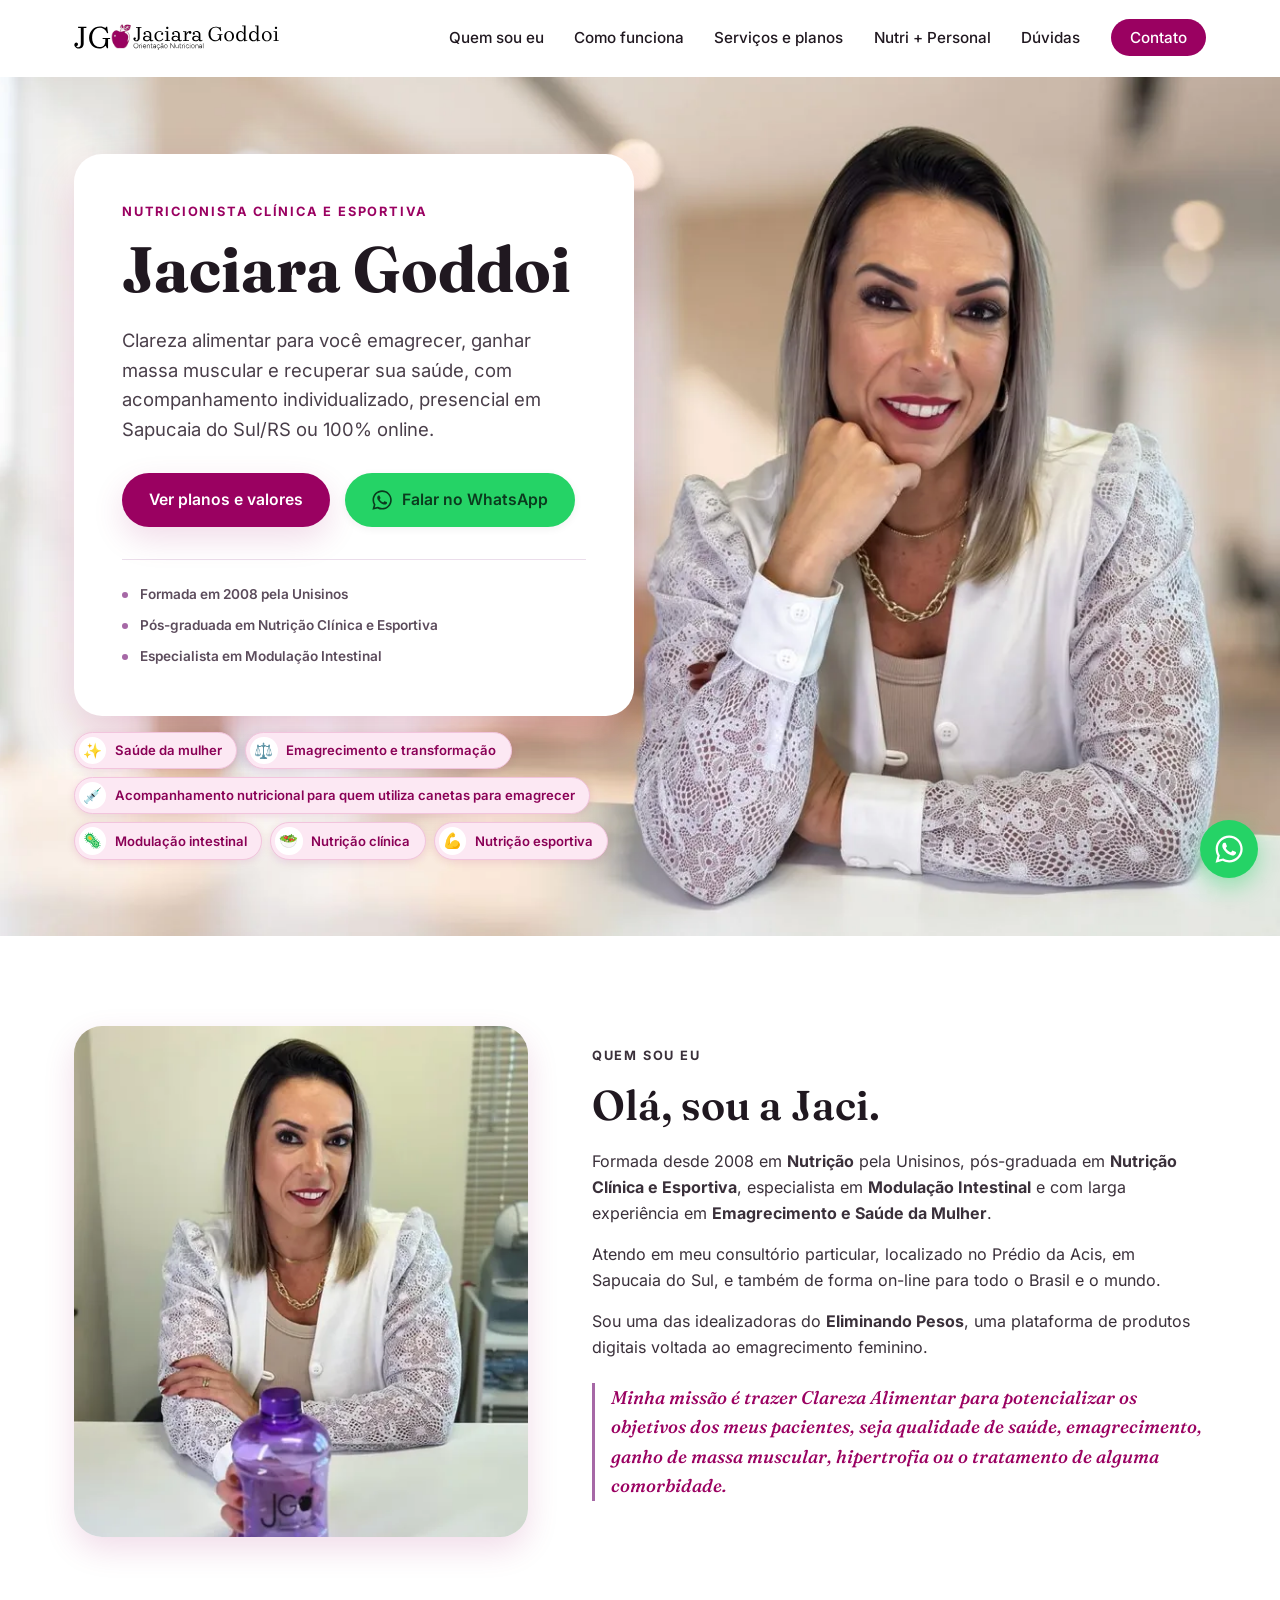
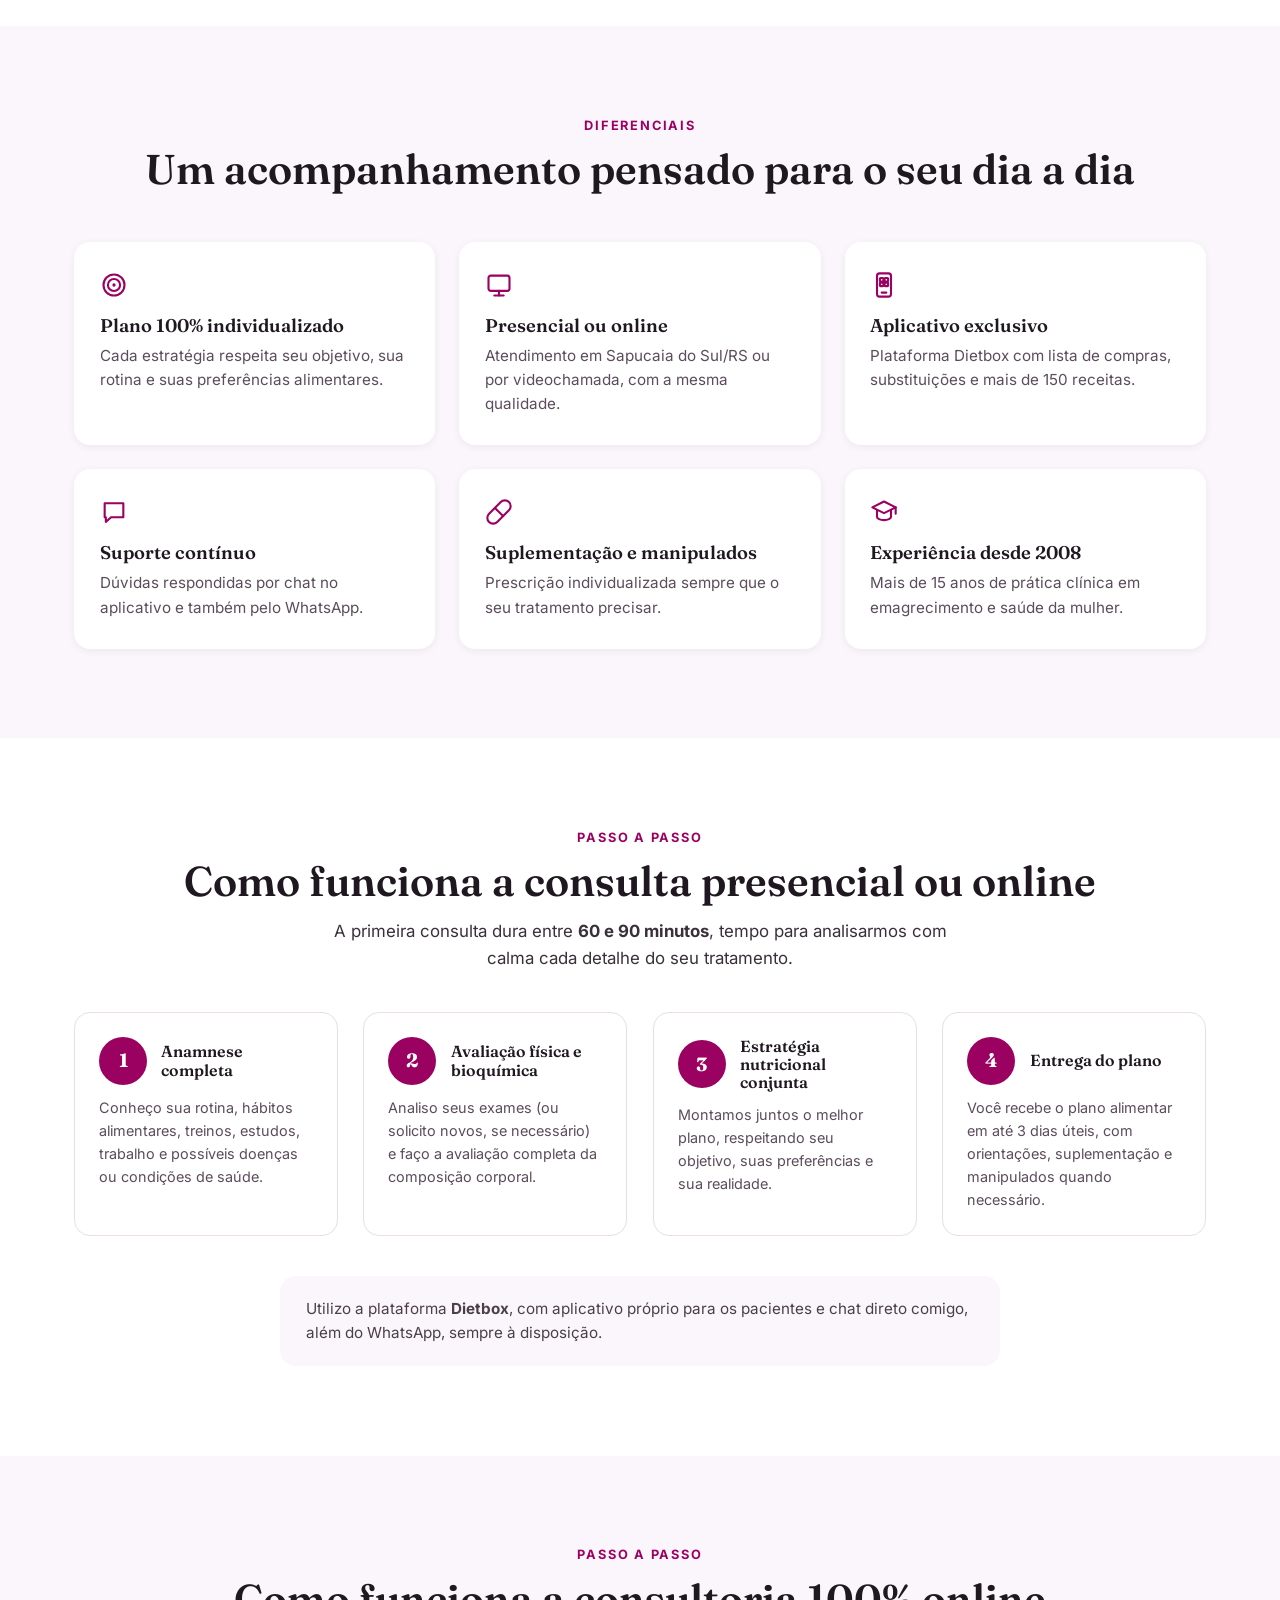
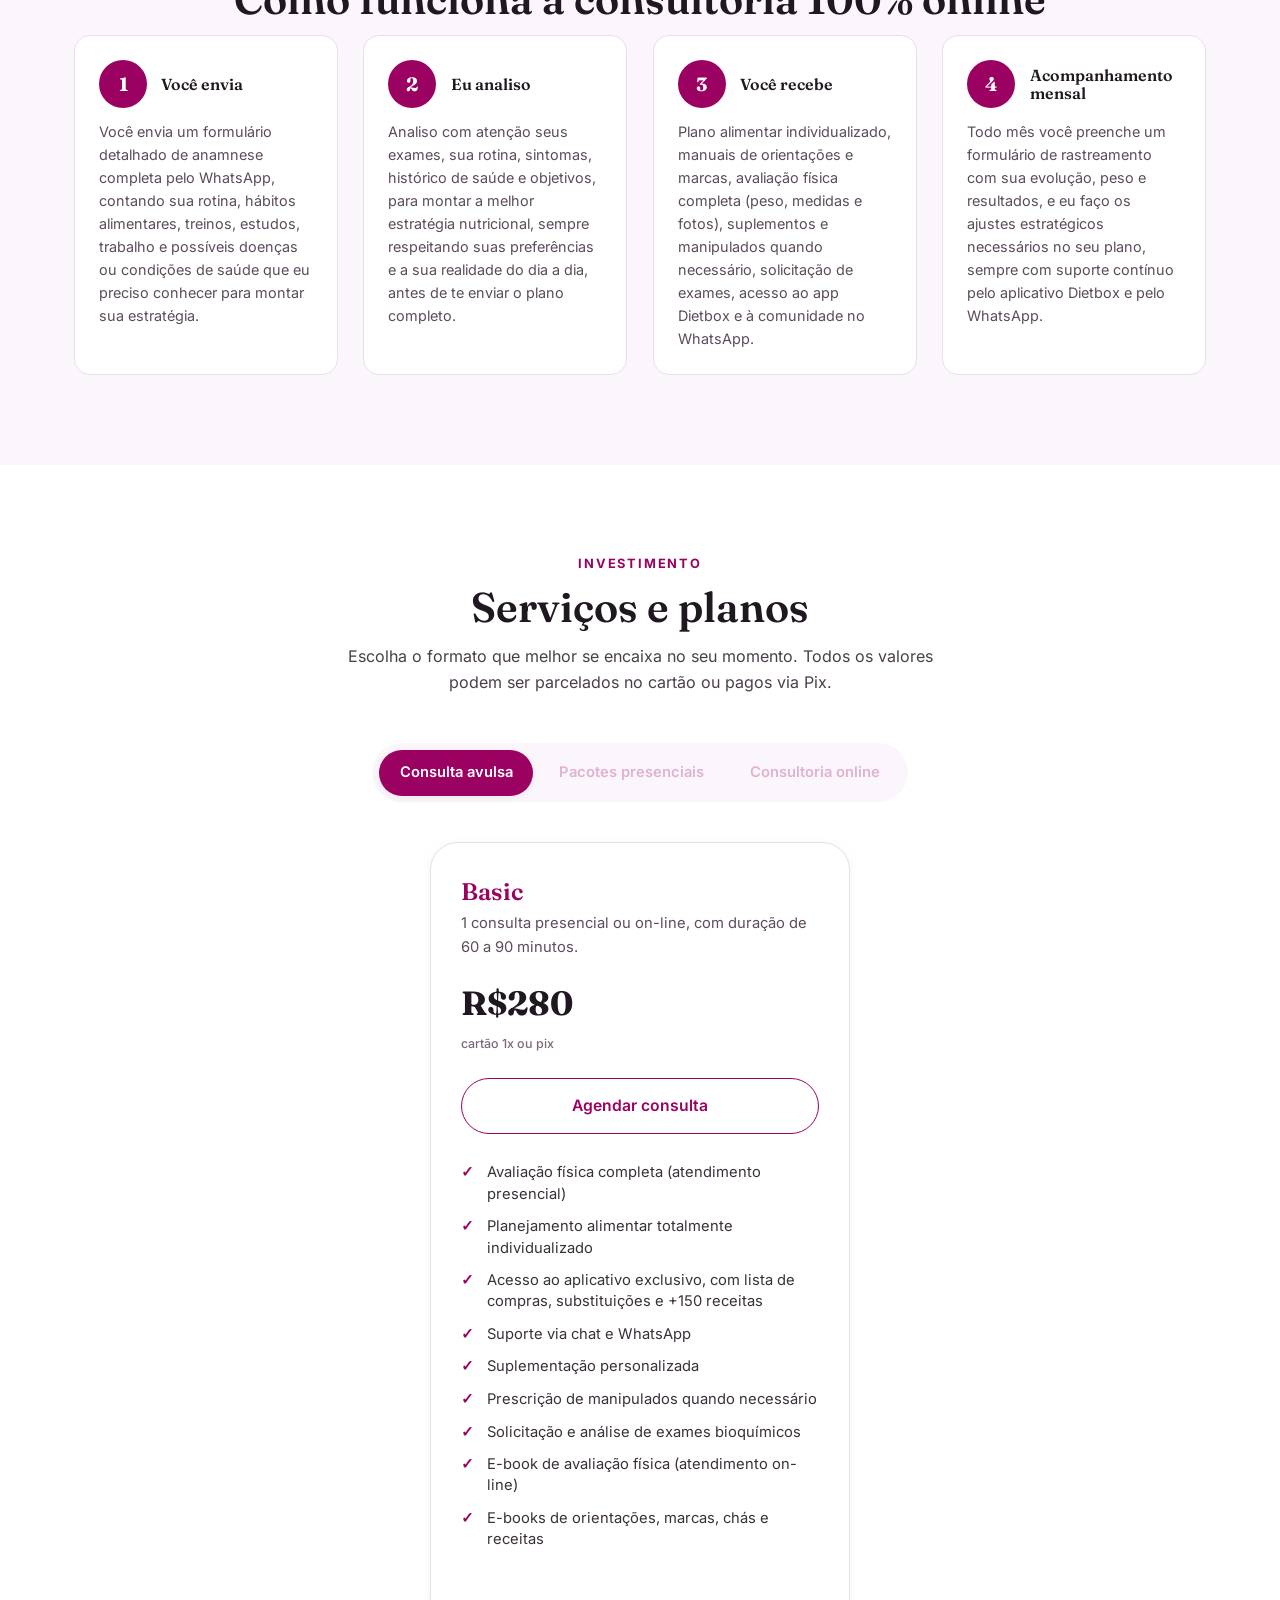
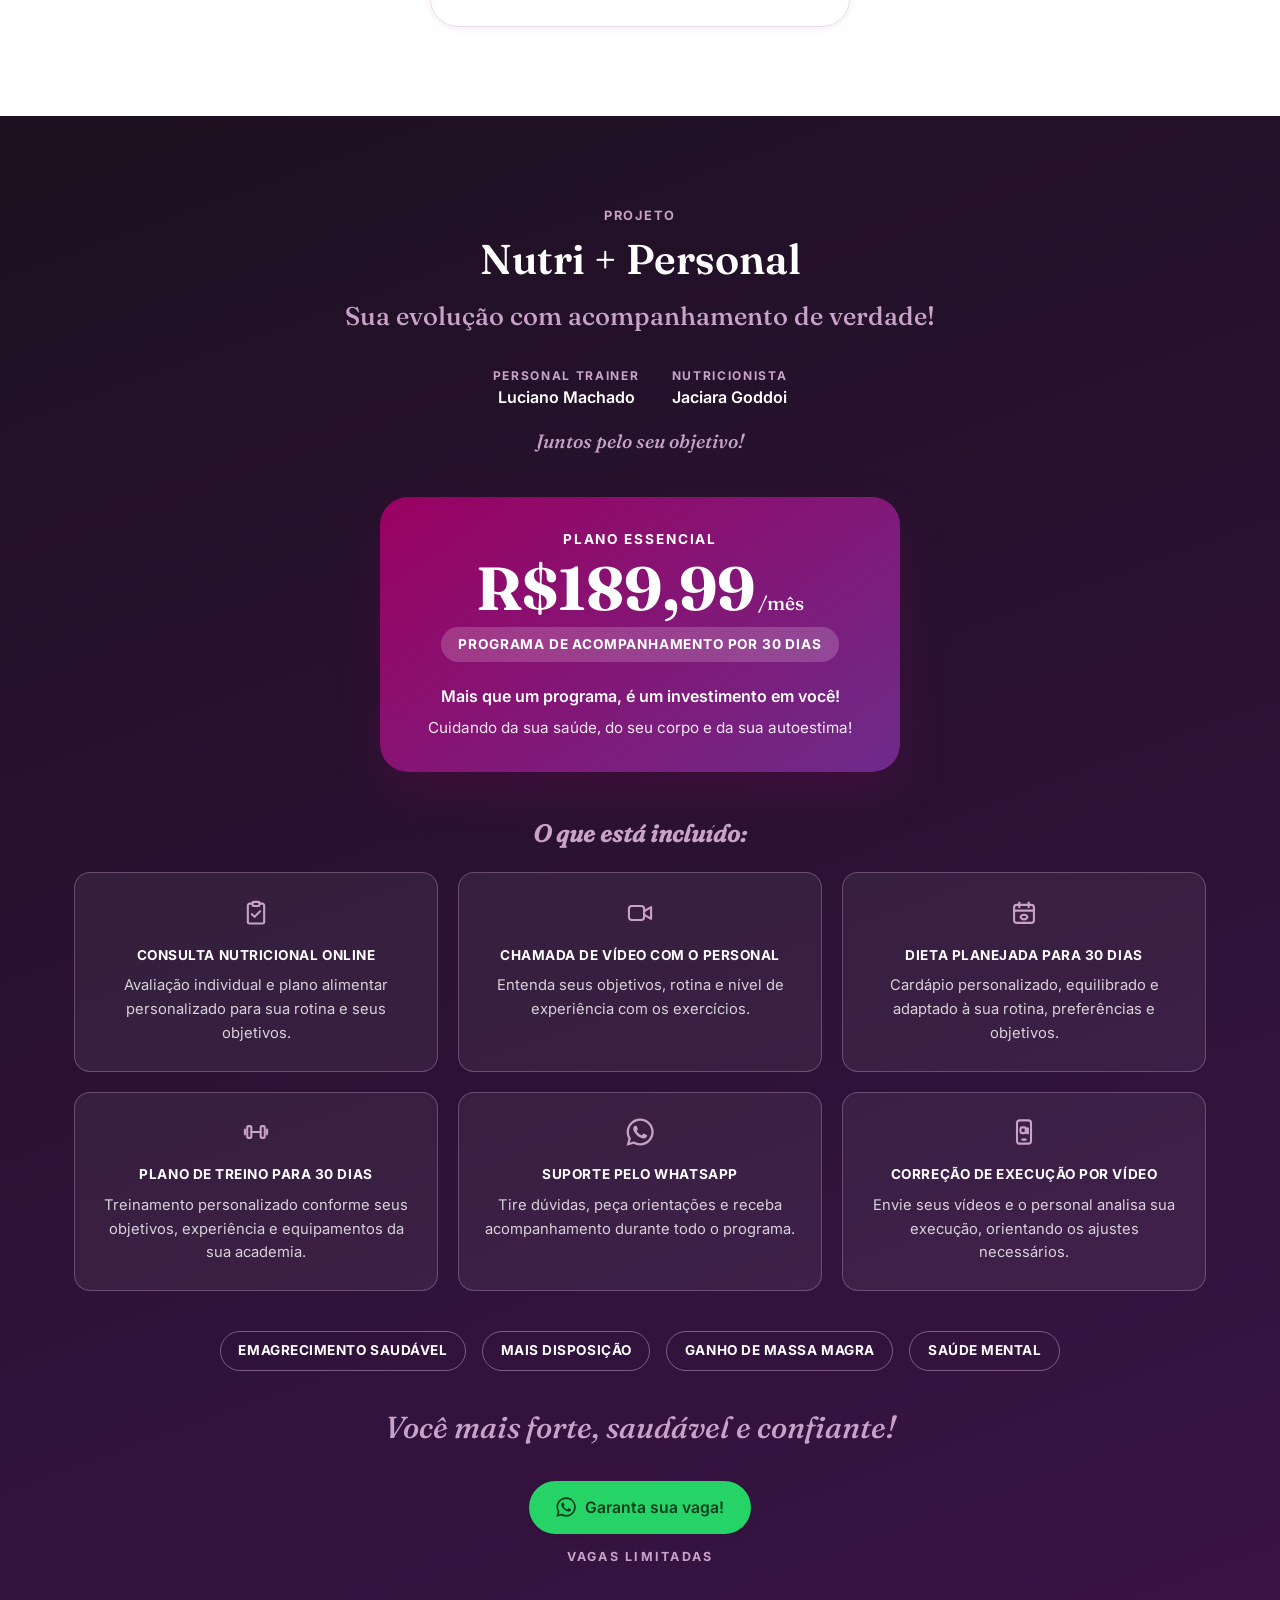
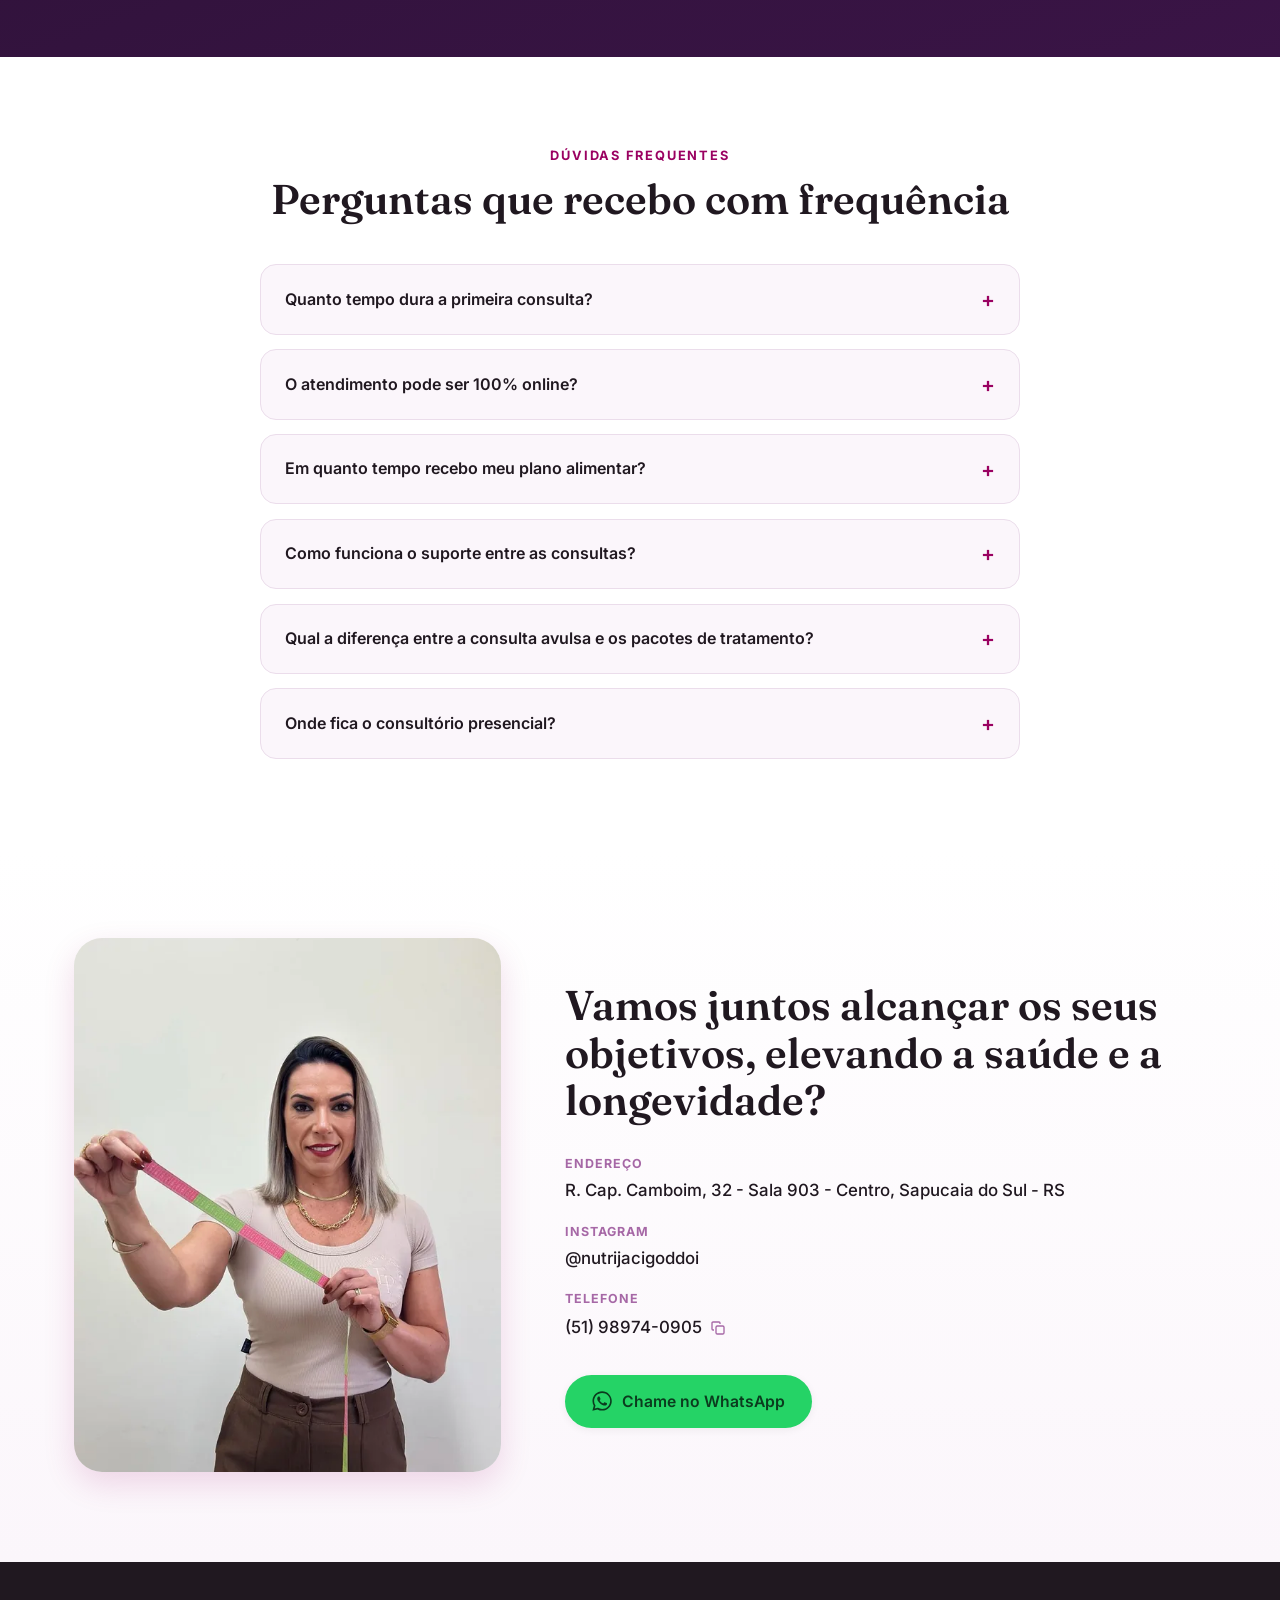
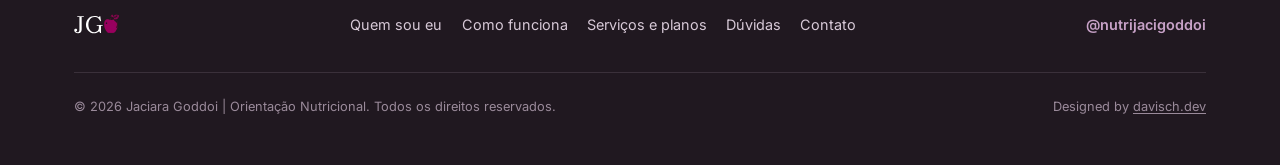
==== commit 572536f5: "Edited index.html in code" ====
--- a/index.html
+++ b/index.html
@@ -499,7 +499,7 @@
 
         <div class="np-plan">
           <p class="np-plan-name">Plano Essencial</p>
-          <p class="np-plan-price">R$199,99<span>/mês</span></p>
+          <p class="np-plan-price">R$189,99<span>/mês</span></p>
           <p class="np-plan-duration">Programa de acompanhamento por 30 dias</p>
           <p class="np-plan-note">Mais que um programa, é um investimento em você!</p>
           <p class="np-plan-care">Cuidando da sua saúde, do seu corpo e da sua autoestima!</p>
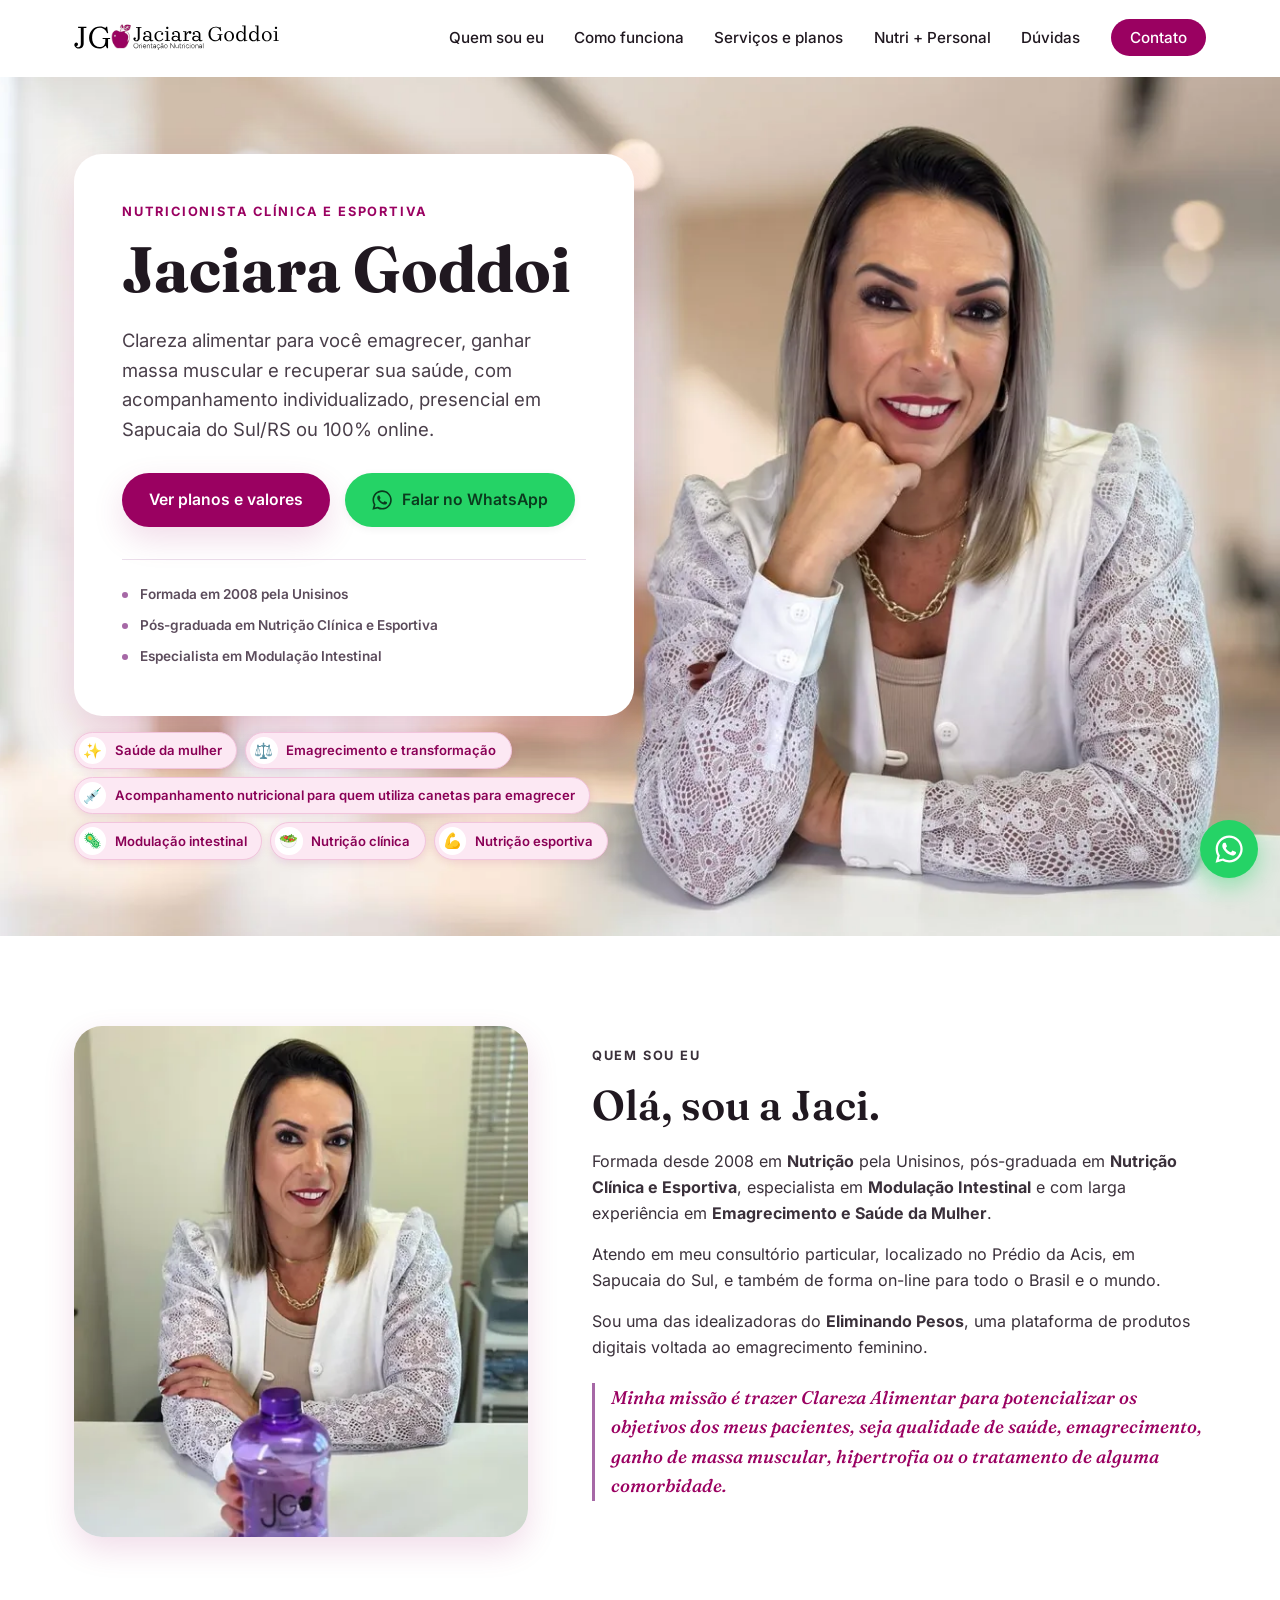
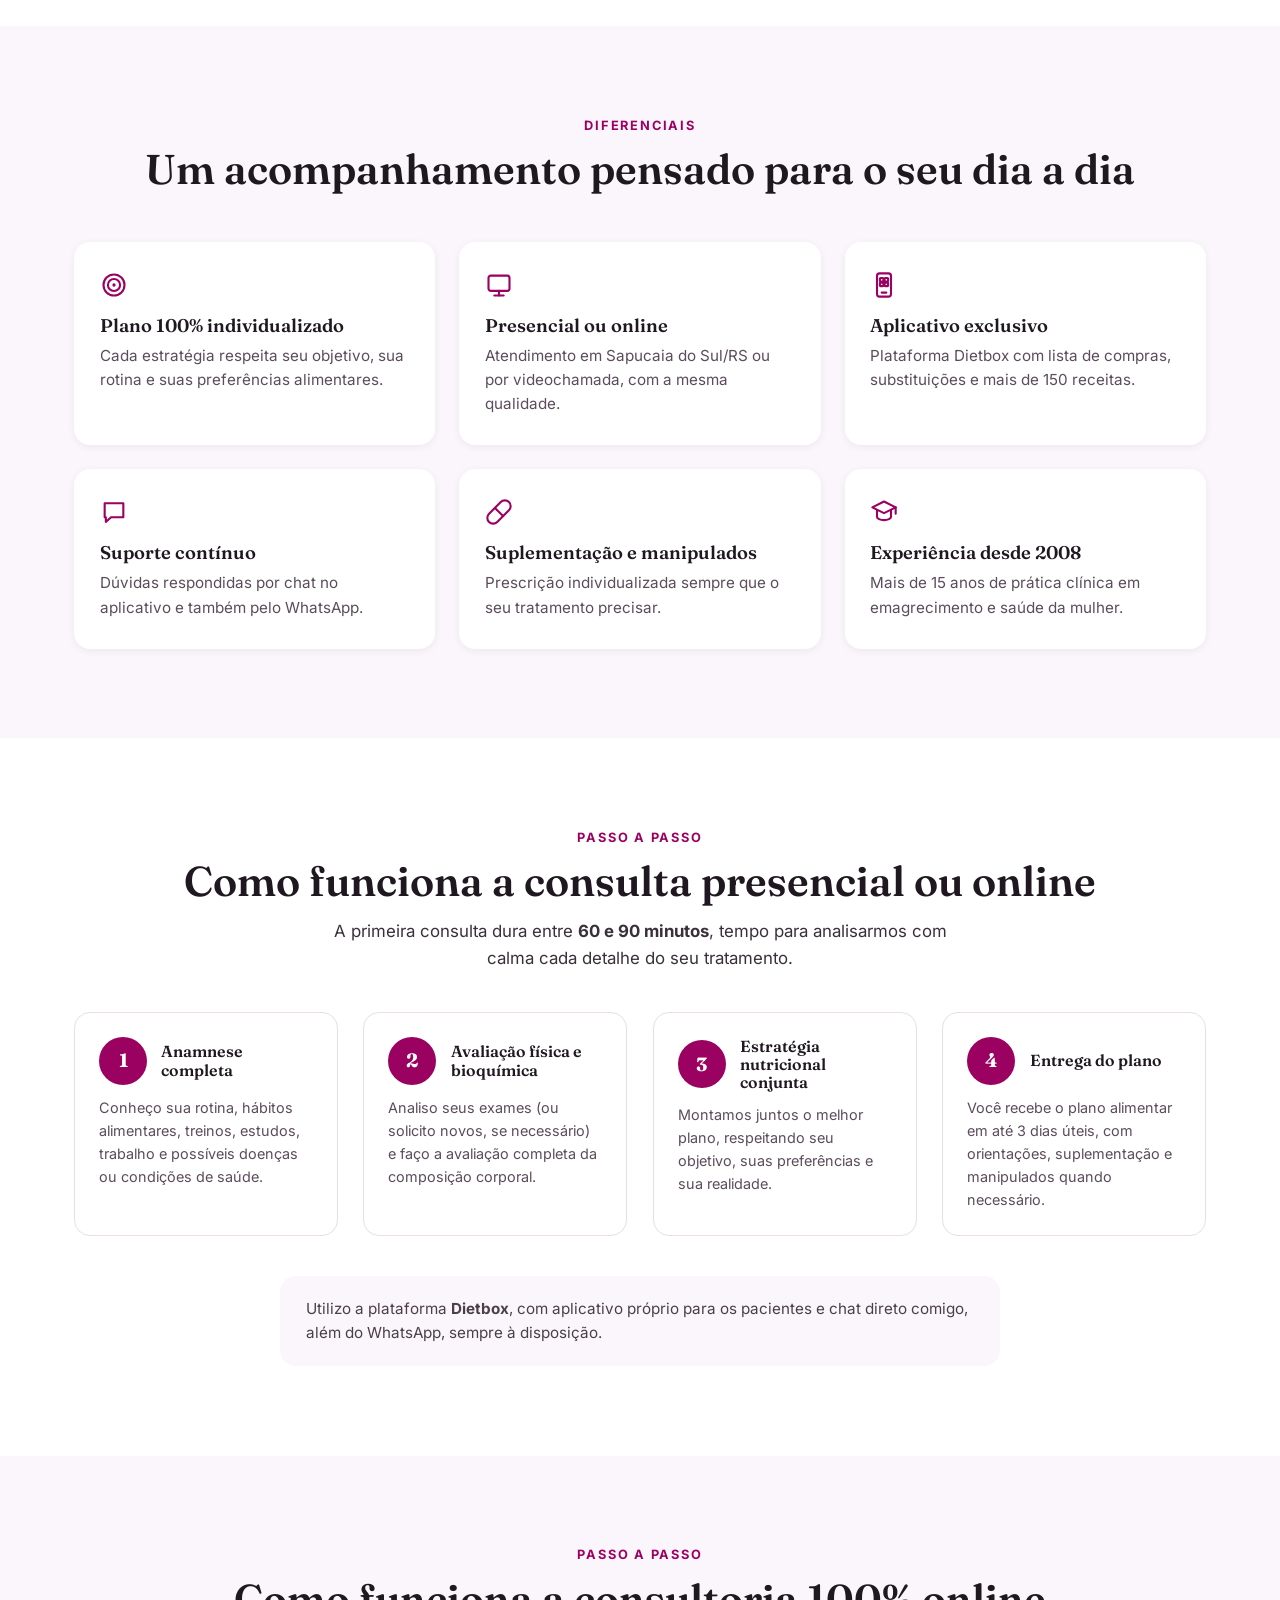
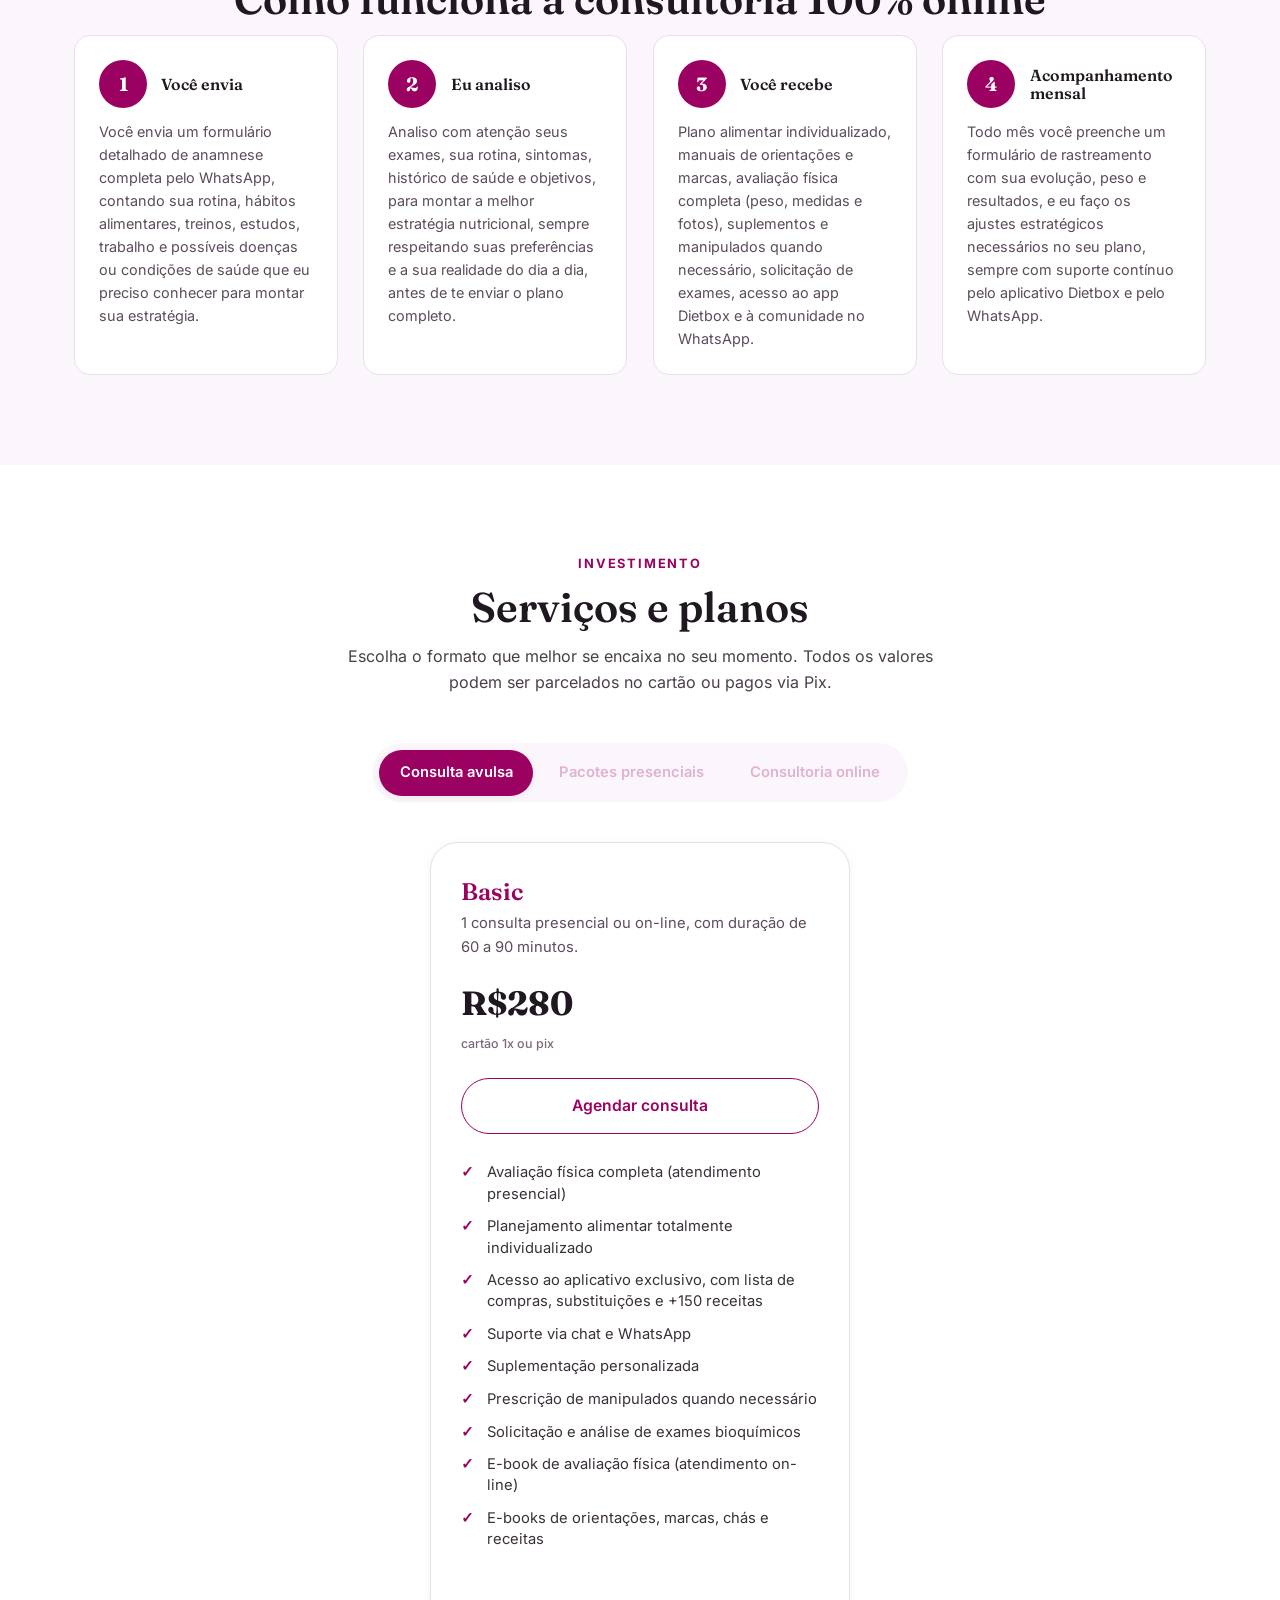
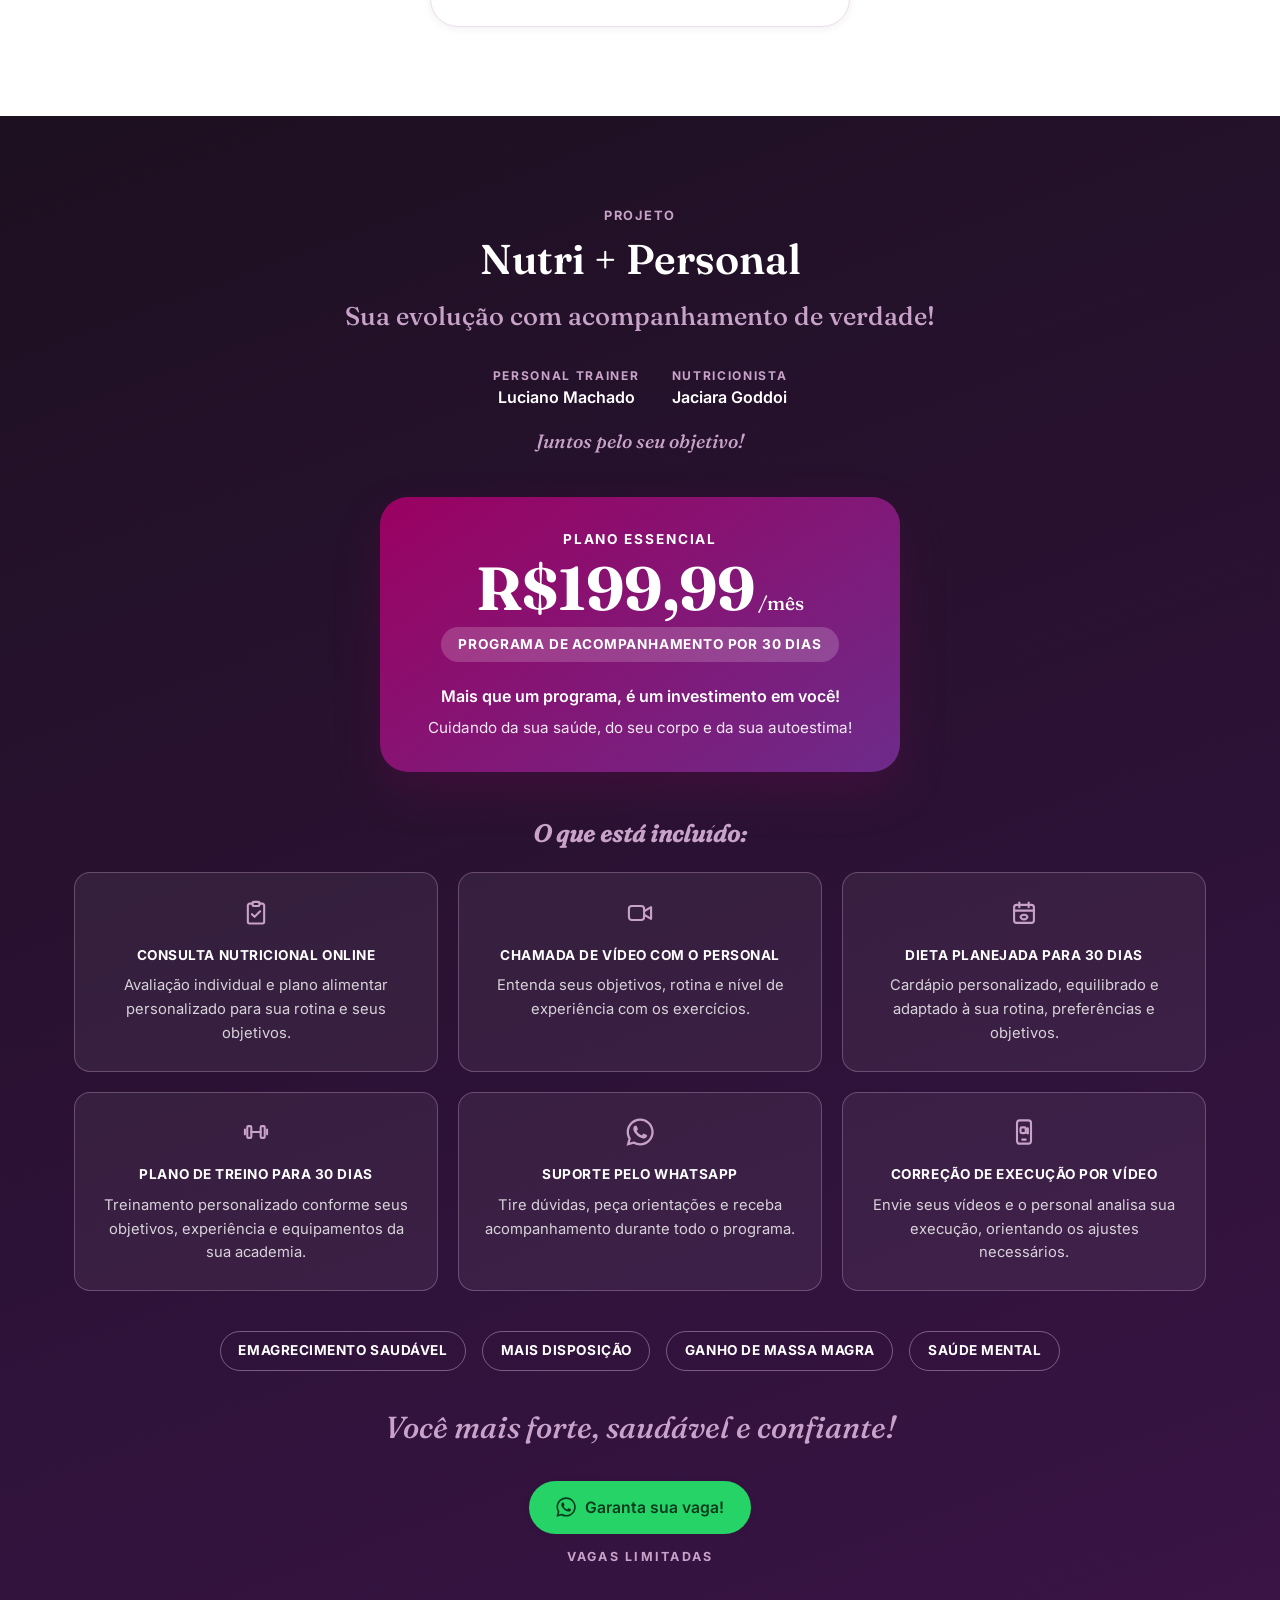
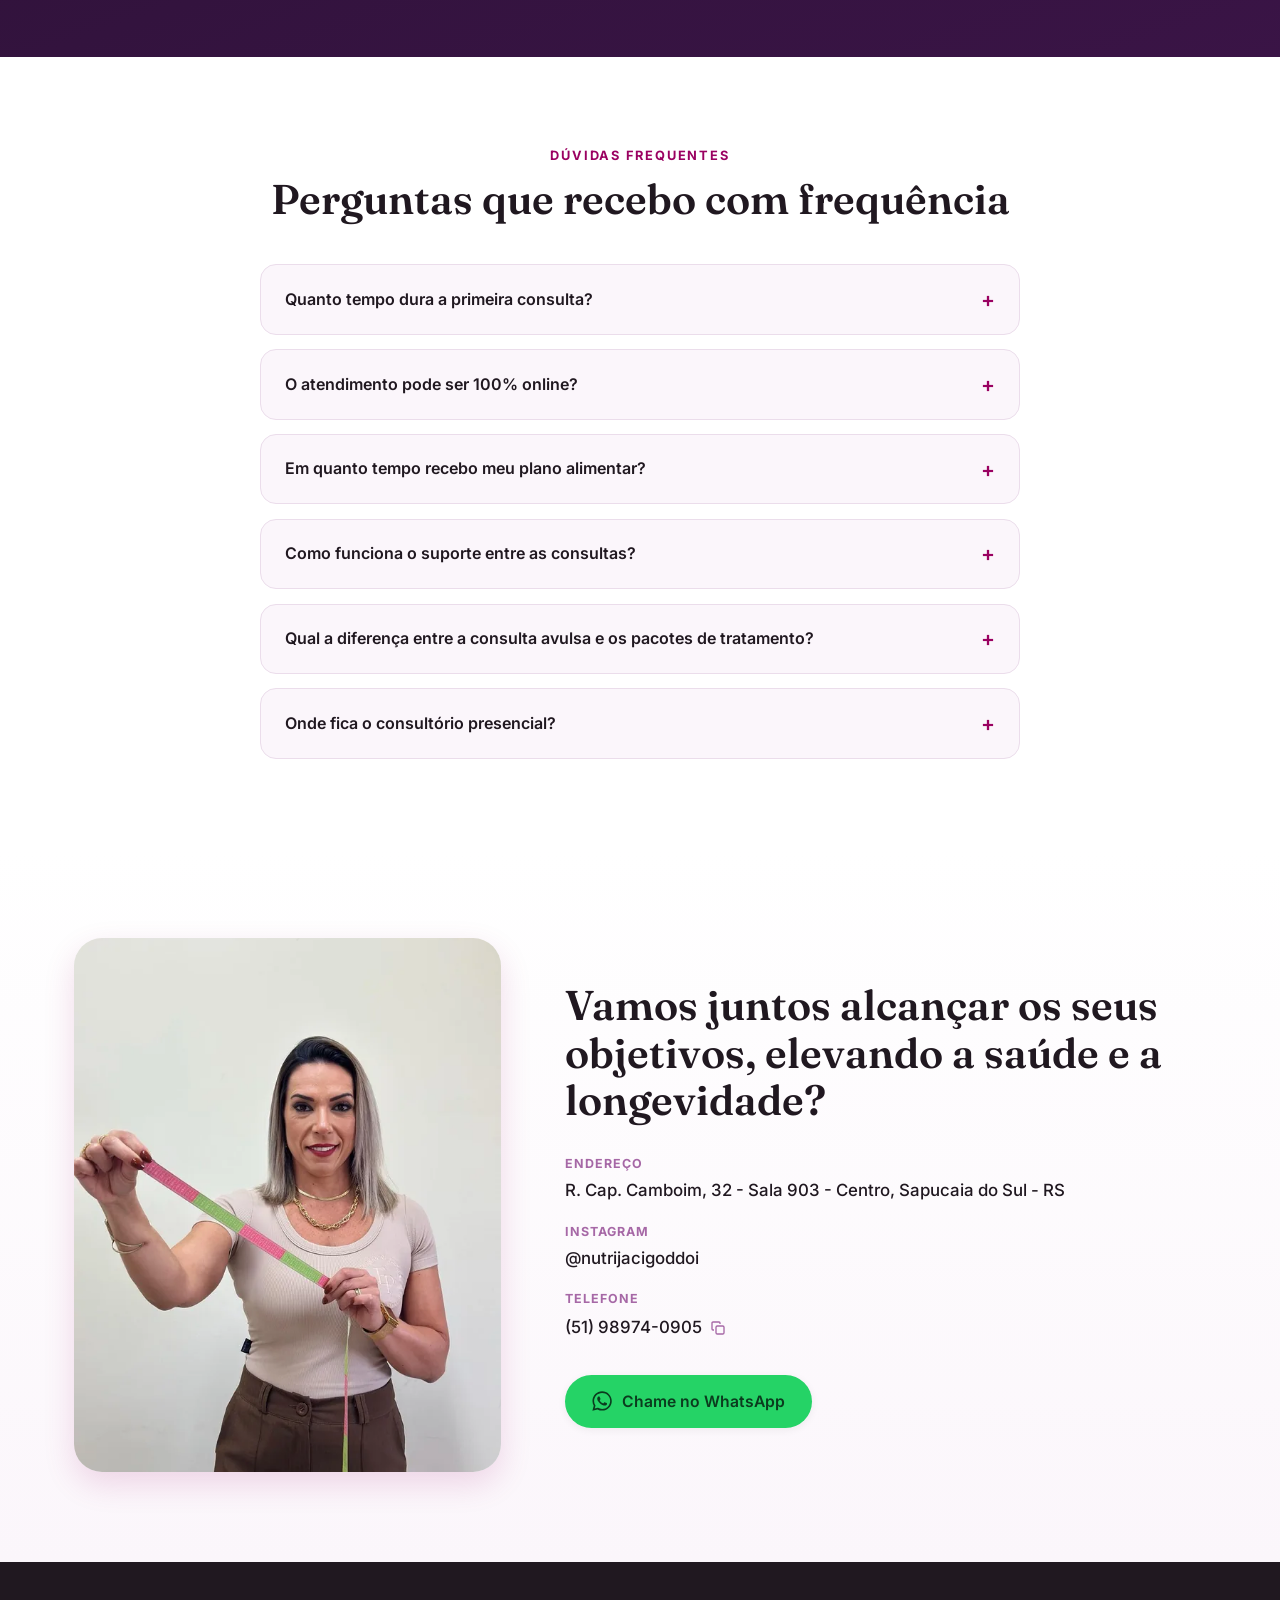
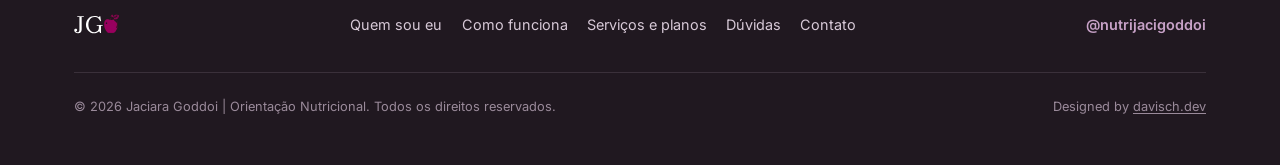
==== commit 1ea2e943: "Edição visual" ====
--- a/index.html
+++ b/index.html
@@ -499,7 +499,7 @@
 
         <div class="np-plan">
           <p class="np-plan-name">Plano Essencial</p>
-          <p class="np-plan-price">R$189,99<span>/mês</span></p>
+          <p class="np-plan-price">R$199,99<span>/mês</span></p>
           <p class="np-plan-duration">Programa de acompanhamento por 30 dias</p>
           <p class="np-plan-note">Mais que um programa, é um investimento em você!</p>
           <p class="np-plan-care">Cuidando da sua saúde, do seu corpo e da sua autoestima!</p>
